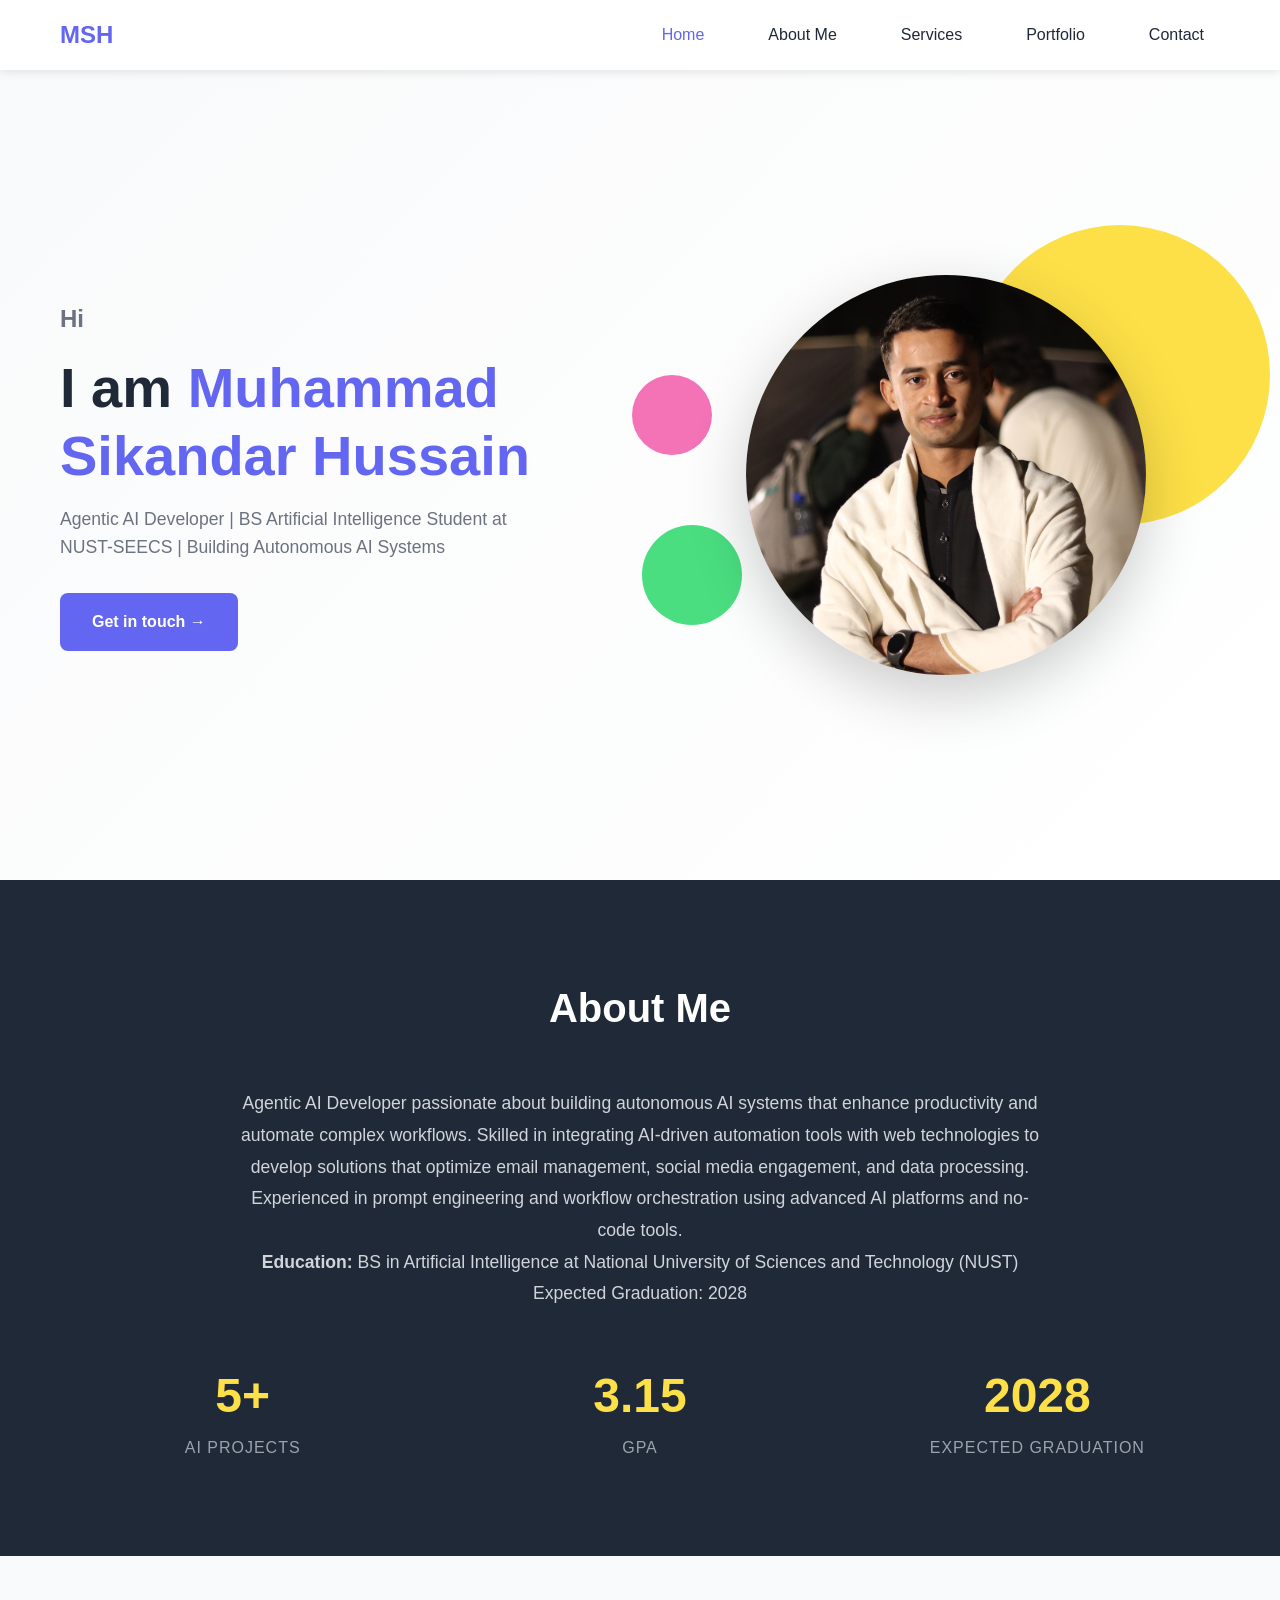
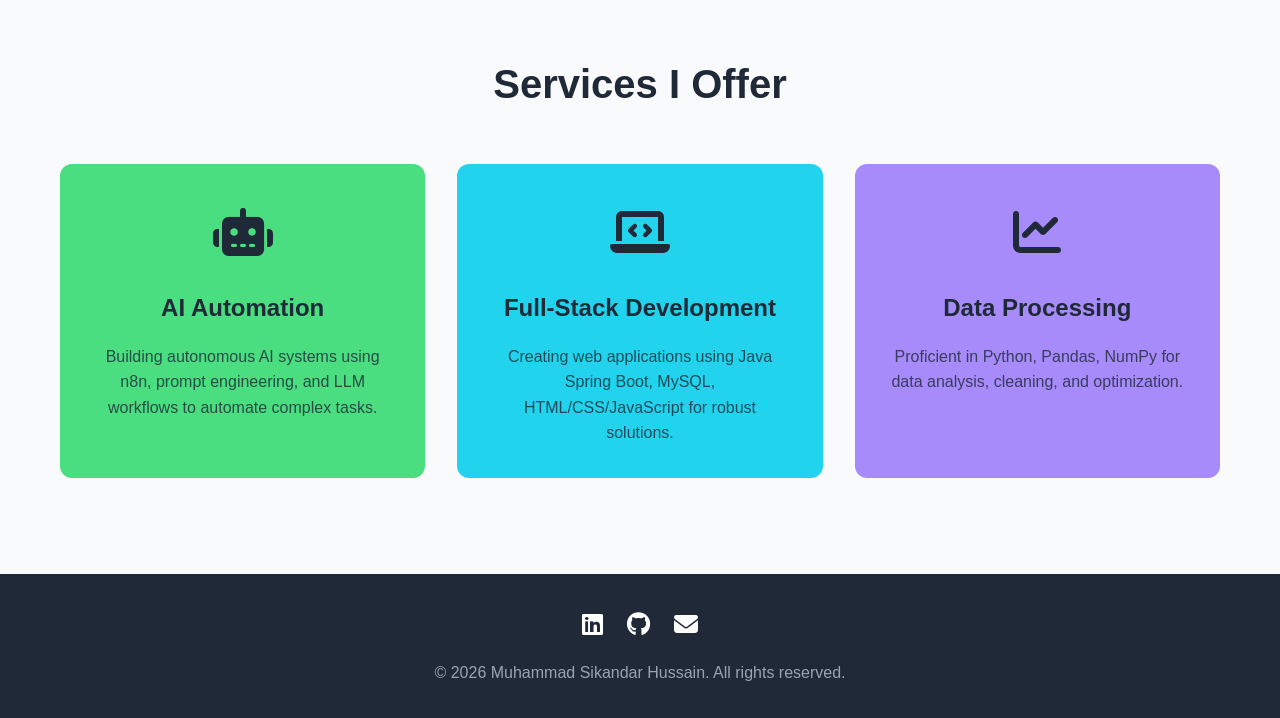
==== index.html @ 5a61de2c "Initialize portfolio website with Lab 3 content" ====
<!DOCTYPE html>
<html lang="en">
<head>
    <meta charset="UTF-8">
    <meta name="viewport" content="width=device-width, initial-scale=1.0">
    <title>Muhammad Sikandar Hussain - Agentic AI Developer</title>
    <link rel="stylesheet" href="style.css">
    <link rel="stylesheet" href="https://cdnjs.cloudflare.com/ajax/libs/font-awesome/6.4.0/css/all.min.css">
</head>
<body>
    <!-- Navigation -->
    <nav>
        <div class="container">
            <a href="index.html" class="logo">MSH</a>
            <ul class="navigation">
                <li class="active"><a href="index.html">Home</a></li>
                <li><a href="about.html">About Me</a></li>
                <li><a href="services.html">Services</a></li>
                <li><a href="projects.html">Portfolio</a></li>
                <li><a href="contact.html">Contact</a></li>
            </ul>
        </div>
    </nav>

    <!-- Hero Section -->
    <section class="hero">
        <div class="container">
            <div class="hero-content">
                <div class="hero-text">
                    <h3>Hi</h3>
                    <h1>I am <span class="name">Muhammad Sikandar Hussain</span></h1>
                    <p>Agentic AI Developer | BS Artificial Intelligence Student at NUST-SEECS | Building Autonomous AI Systems</p>
                    <div class="hero-buttons">
                        <a href="contact.html" class="btn btn-primary">Get in touch →</a>
                    </div>
                </div>
                <div class="hero-image">
                    <div class="shape shape-1"></div>
                    <div class="shape shape-2"></div>
                    <div class="shape shape-3"></div>
                    <img src="IMG-20241215-WA0146.jpg" 
                         alt="Muhammad Sikandar Hussain" class="profile-img">
                </div>
            </div>
        </div>
    </section>

    <!-- About Preview Section -->
    <section class="about-section">
        <div class="container">
            <h2 class="section-title">About Me</h2>
            <div class="about-content">
                <p>Agentic AI Developer passionate about building autonomous AI systems that enhance productivity and automate complex workflows. Skilled in integrating AI-driven automation tools with web technologies to develop solutions that optimize email management, social media engagement, and data processing. Experienced in prompt engineering and workflow orchestration using advanced AI platforms and no-code tools.</p>
                <p><strong>Education:</strong> BS in Artificial Intelligence at National University of Sciences and Technology (NUST) Expected Graduation: 2028</p>
            </div>
            <div class="stats">
                <div class="stat-item">
                    <span class="stat-number">5+</span>
                    <span class="stat-label">AI Projects</span>
                </div>
                <div class="stat-item">
                    <span class="stat-number">3.15</span>
                    <span class="stat-label">GPA</span>
                </div>
                <div class="stat-item">
                    <span class="stat-number">2028</span>
                    <span class="stat-label">Expected Graduation</span>
                </div>
            </div>
        </div>
    </section>

    <!-- Services Preview Section -->
    <section class="services-section">
        <div class="container">
            <h2 class="section-title">Services I Offer</h2>
            <div class="services-grid">
                <div class="service-card green">
                    <div class="service-icon"><i class="fas fa-robot"></i></div>
                    <h3>AI Automation</h3>
                    <p>Building autonomous AI systems using n8n, prompt engineering, and LLM workflows to automate complex tasks.</p>
                </div>
                <div class="service-card cyan">
                    <div class="service-icon"><i class="fas fa-laptop-code"></i></div>
                    <h3>Full-Stack Development</h3>
                    <p>Creating web applications using Java Spring Boot, MySQL, HTML/CSS/JavaScript for robust solutions.</p>
                </div>
                <div class="service-card purple">
                    <div class="service-icon"><i class="fas fa-chart-line"></i></div>
                    <h3>Data Processing</h3>
                    <p>Proficient in Python, Pandas, NumPy for data analysis, cleaning, and optimization.</p>
                </div>
            </div>
        </div>
    </section>

    <!-- Footer -->
    <footer>
        <div class="container">
            <div class="social-links">
                <a href="https://www.linkedin.com/in/muhammad-sikandar-hussain-0840632b0" target="_blank" title="LinkedIn"><i class="fab fa-linkedin"></i></a>
                <a href="https://github.com/SikandarHussain6858" target="_blank" title="GitHub"><i class="fab fa-github"></i></a>
                <a href="mailto:sikandarhussain6858358@gmail.com" title="Email"><i class="fas fa-envelope"></i></a>
            </div>
            <p>&copy; 2026 Muhammad Sikandar Hussain. All rights reserved.</p>
        </div>
    </footer>
</body>
</html>
---- style.css ----
* {
    margin: 0;
    padding: 0;
    box-sizing: border-box;
}

:root {
    --primary-color: #6366f1;
    --secondary-color: #8b5cf6;
    --accent-green: #4ade80;
    --accent-cyan: #22d3ee;
    --accent-purple: #a78bfa;
    --text-dark: #1f2937;
    --text-light: #6b7280;
    --bg-light: #f9fafb;
    --bg-white: #ffffff;
}

body {
    font-family: 'Segoe UI', Tahoma, Geneva, Verdana, sans-serif;
    line-height: 1.6;
    color: var(--text-dark);
    background-color: var(--bg-white);
}

.container {
    max-width: 1200px;
    margin: 0 auto;
    padding: 0 20px;
}

/* Navigation */
nav {
    background-color: var(--bg-white);
    box-shadow: 0 2px 10px rgba(0, 0, 0, 0.1);
    position: sticky;
    top: 0;
    z-index: 1000;
    padding: 1rem 0;
}

nav .container {
    display: flex;
    justify-content: space-between;
    align-items: center;
}

.logo {
    font-size: 1.5rem;
    font-weight: bold;
    color: var(--primary-color);
    text-decoration: none;
}

.navigation {
    display: flex;
    list-style: none;
    gap: 2rem;
}

.navigation a {
    text-decoration: none;
    color: var(--text-dark);
    font-weight: 500;
    transition: color 0.3s;
    padding: 0.5rem 1rem;
}

.navigation a:hover,
.navigation .active a {
    color: var(--primary-color);
}

/* Hero Section */
.hero {
    min-height: 90vh;
    display: flex;
    align-items: center;
    padding: 4rem 0;
    background: linear-gradient(135deg, #f9fafb 0%, #fff 100%);
    position: relative;
    overflow: hidden;
}

.hero-content {
    display: grid;
    grid-template-columns: 1fr 1fr;
    gap: 4rem;
    align-items: center;
}

.hero-text h3 {
    font-size: 1.5rem;
    color: var(--text-light);
    margin-bottom: 1rem;
}

.hero-text h1 {
    font-size: 3.5rem;
    margin-bottom: 1rem;
    line-height: 1.2;
}

.hero-text .name {
    color: var(--primary-color);
}

.hero-text p {
    font-size: 1.1rem;
    color: var(--text-light);
    margin-bottom: 2rem;
    max-width: 500px;
}

.hero-buttons {
    display: flex;
    gap: 1rem;
}

.btn {
    padding: 1rem 2rem;
    border-radius: 8px;
    text-decoration: none;
    font-weight: 600;
    transition: transform 0.3s, box-shadow 0.3s;
    display: inline-block;
}

.btn-primary {
    background-color: var(--primary-color);
    color: white;
}

.btn-primary:hover {
    transform: translateY(-2px);
    box-shadow: 0 10px 20px rgba(99, 102, 241, 0.3);
}

.btn-secondary {
    background-color: white;
    color: var(--text-dark);
    border: 2px solid var(--text-dark);
}

.btn-secondary:hover {
    background-color: var(--text-dark);
    color: white;
    transform: translateY(-2px);
}

.hero-image {
    position: relative;
    display: flex;
    justify-content: center;
    align-items: center;
}

.profile-img {
    width: 400px;
    height: 400px;
    border-radius: 50%;
    object-fit: cover;
    box-shadow: 0 20px 60px rgba(0, 0, 0, 0.2);
    position: relative;
    z-index: 2;
}

.shape {
    position: absolute;
    border-radius: 50%;
    z-index: 1;
}

.shape-1 {
    width: 300px;
    height: 300px;
    background-color: #fde047;
    top: -50px;
    right: -50px;
}

.shape-2 {
    width: 100px;
    height: 100px;
    background-color: var(--accent-green);
    bottom: 50px;
    left: -30px;
}

.shape-3 {
    width: 80px;
    height: 80px;
    background-color: #f472b6;
    top: 100px;
    left: -40px;
}

/* About Section */
.about-section {
    padding: 6rem 0;
    background-color: var(--text-dark);
    color: white;
}

.section-title {
    text-align: center;
    font-size: 2.5rem;
    margin-bottom: 3rem;
}

.about-content {
    text-align: center;
    max-width: 800px;
    margin: 0 auto 3rem;
}

.about-content p {
    font-size: 1.1rem;
    line-height: 1.8;
    color: #d1d5db;
}

.stats {
    display: grid;
    grid-template-columns: repeat(auto-fit, minmax(200px, 1fr));
    gap: 2rem;
    margin-top: 3rem;
}

.stat-item {
    text-align: center;
}

.stat-number {
    font-size: 3rem;
    font-weight: bold;
    color: #fde047;
    display: block;
}

.stat-label {
    font-size: 1rem;
    color: #9ca3af;
    text-transform: uppercase;
    letter-spacing: 1px;
}

/* Services Section */
.services-section {
    padding: 6rem 0;
    background-color: var(--bg-light);
}

.services-grid {
    display: grid;
    grid-template-columns: repeat(auto-fit, minmax(300px, 1fr));
    gap: 2rem;
    margin-top: 3rem;
}

.service-card {
    padding: 2rem;
    border-radius: 12px;
    transition: transform 0.3s, box-shadow 0.3s;
    text-align: center;
}

.service-card:hover {
    transform: translateY(-10px);
    box-shadow: 0 20px 40px rgba(0, 0, 0, 0.1);
}

.service-card.green {
    background-color: var(--accent-green);
}

.service-card.cyan {
    background-color: var(--accent-cyan);
}

.service-card.purple {
    background-color: var(--accent-purple);
}

.service-icon {
    font-size: 3rem;
    margin-bottom: 1rem;
}

.service-card h3 {
    font-size: 1.5rem;
    margin-bottom: 1rem;
    color: var(--text-dark);
}

.service-card p {
    color: var(--text-dark);
    opacity: 0.8;
}

/* Projects Section */
.projects-section {
    padding: 6rem 0;
}

.projects-grid {
    display: grid;
    grid-template-columns: repeat(auto-fit, minmax(350px, 1fr));
    gap: 2rem;
    margin-top: 3rem;
}

.project-card {
    background-color: white;
    border-radius: 12px;
    overflow: hidden;
    box-shadow: 0 5px 15px rgba(0, 0, 0, 0.1);
    transition: transform 0.3s, box-shadow 0.3s;
}

.project-card:hover {
    transform: translateY(-5px);
    box-shadow: 0 15px 30px rgba(0, 0, 0, 0.15);
}

.project-image {
    width: 100%;
    height: 250px;
    object-fit: cover;
}

.project-info {
    padding: 1.5rem;
}

.project-info h3 {
    font-size: 1.5rem;
    margin-bottom: 0.5rem;
}

.project-info p {
    color: var(--text-light);
    margin-bottom: 1rem;
}

.project-tags {
    display: flex;
    flex-wrap: wrap;
    gap: 0.5rem;
}

.tag {
    padding: 0.3rem 0.8rem;
    background-color: var(--bg-light);
    border-radius: 20px;
    font-size: 0.85rem;
    color: var(--text-dark);
}

/* Contact Section */
.contact-section {
    padding: 6rem 0;
    background-color: var(--bg-light);
}

.contact-content {
    max-width: 600px;
    margin: 0 auto;
}

.contact-form {
    background-color: white;
    padding: 2rem;
    border-radius: 12px;
    box-shadow: 0 5px 15px rgba(0, 0, 0, 0.1);
}

.form-group {
    margin-bottom: 1.5rem;
}

.form-group label {
    display: block;
    margin-bottom: 0.5rem;
    font-weight: 600;
    color: var(--text-dark);
}

.form-group input,
.form-group textarea {
    width: 100%;
    padding: 0.8rem;
    border: 2px solid #e5e7eb;
    border-radius: 8px;
    font-family: inherit;
    font-size: 1rem;
    transition: border-color 0.3s;
}

.form-group input:focus,
.form-group textarea:focus {
    outline: none;
    border-color: var(--primary-color);
}

.form-group textarea {
    resize: vertical;
    min-height: 120px;
}

.contact-info {
    margin-top: 2rem;
    text-align: center;
}

.contact-item {
    margin-bottom: 1rem;
}

.contact-item i {
    color: var(--primary-color);
    margin-right: 0.5rem;
}

/* Footer */
footer {
    background-color: var(--text-dark);
    color: white;
    padding: 2rem 0;
    text-align: center;
}

.social-links {
    display: flex;
    justify-content: center;
    gap: 1.5rem;
    margin-bottom: 1rem;
}

.social-links a {
    color: white;
    font-size: 1.5rem;
    transition: color 0.3s;
}

.social-links a:hover {
    color: var(--primary-color);
}

footer p {
    color: #9ca3af;
}

/* Responsive */
@media (max-width: 768px) {
    .hero-content {
        grid-template-columns: 1fr;
        text-align: center;
    }

    .hero-text h1 {
        font-size: 2.5rem;
    }

    .hero-image {
        order: -1;
    }

    .profile-img {
        width: 300px;
        height: 300px;
    }

    .navigation {
        gap: 1rem;
    }

    .stats {
        grid-template-columns: 1fr;
    }

    .services-grid,
    .projects-grid {
        grid-template-columns: 1fr;
    }
}
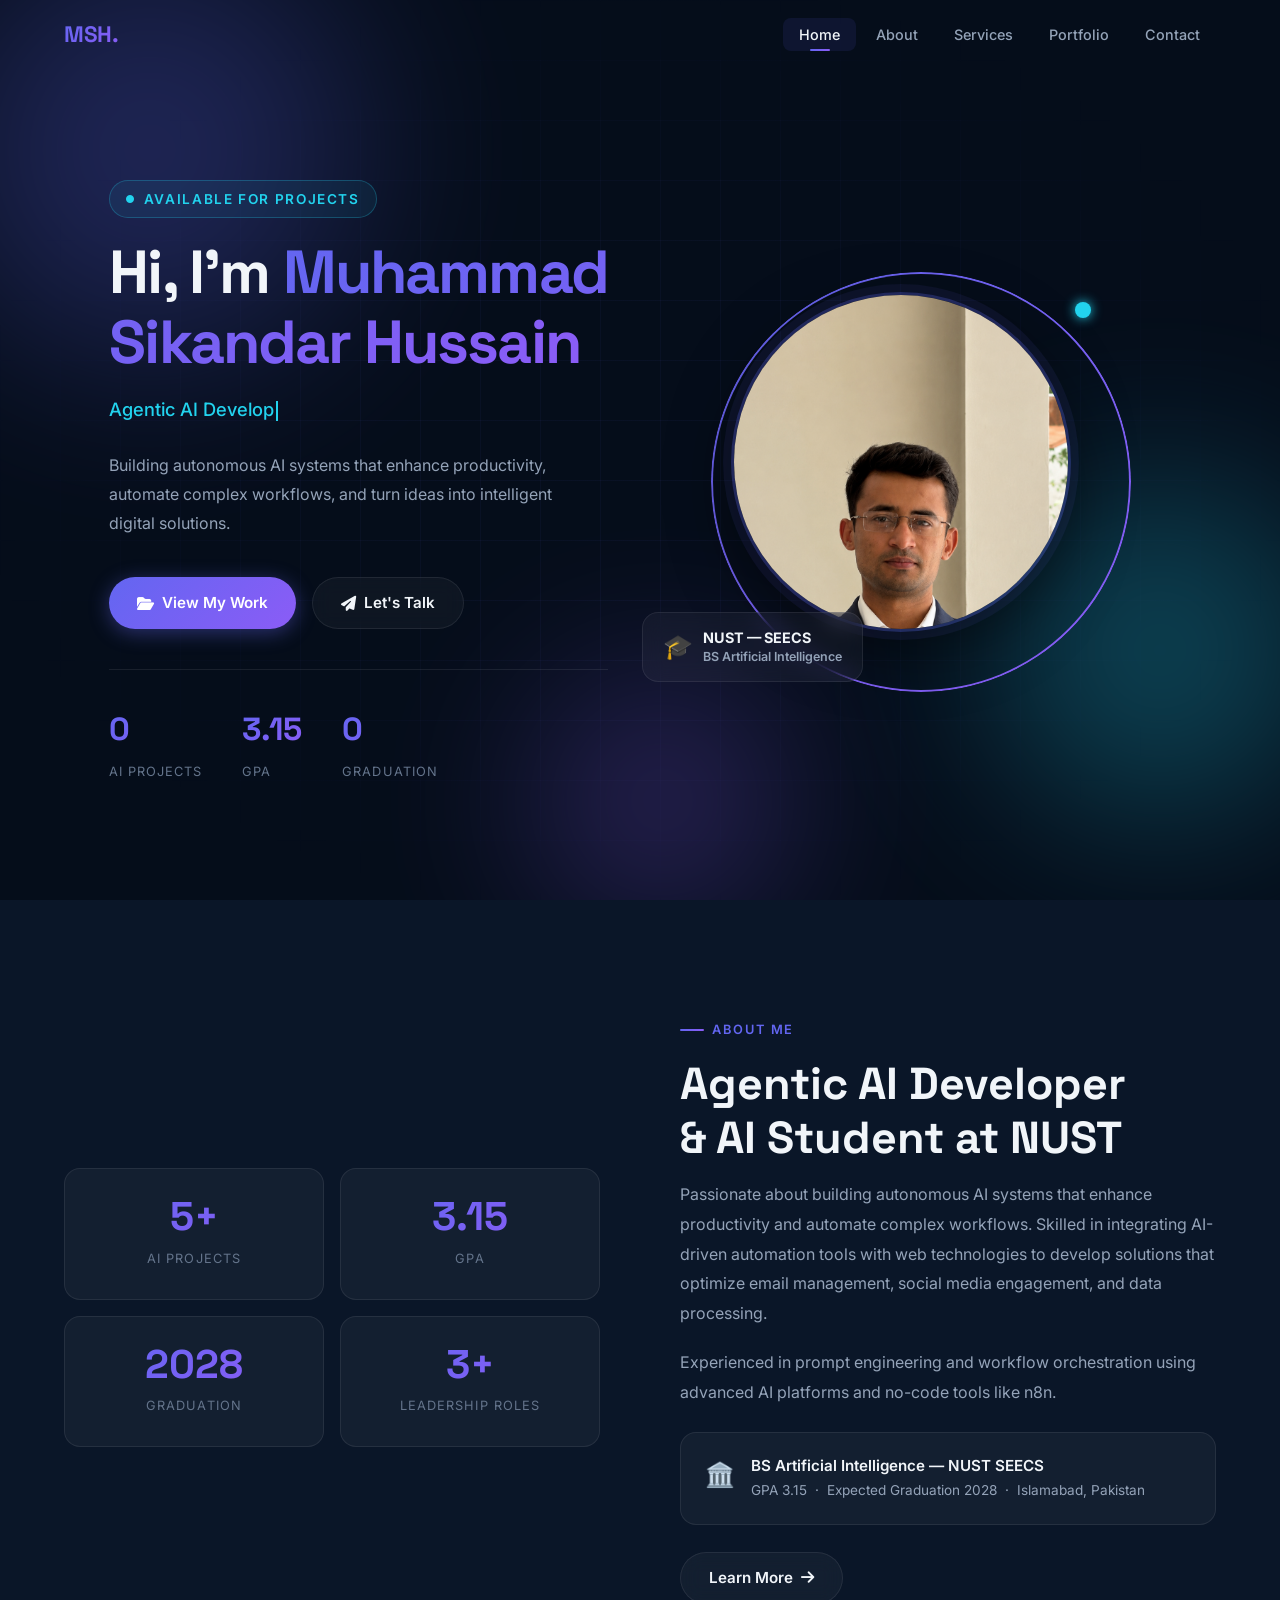
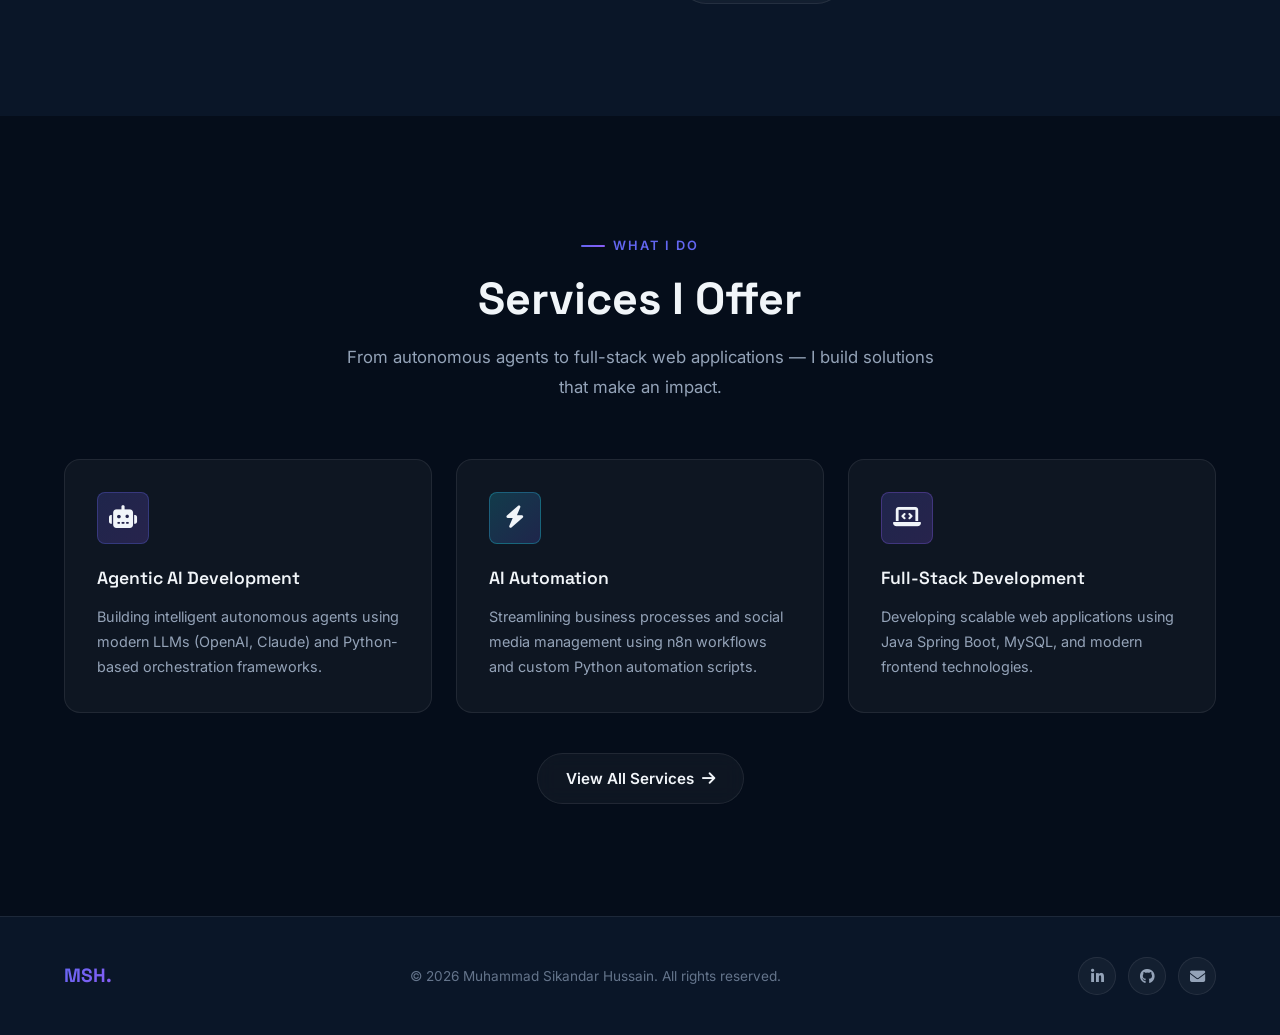
==== commit d54e8508: "updated my porfolio website" ====
--- a/index.html
+++ b/index.html
@@ -1,109 +1,268 @@
 <!DOCTYPE html>
 <html lang="en">
+
 <head>
     <meta charset="UTF-8">
     <meta name="viewport" content="width=device-width, initial-scale=1.0">
-    <title>Muhammad Sikandar Hussain - Agentic AI Developer</title>
+    <meta name="description"
+        content="Muhammad Sikandar Hussain — Agentic AI Developer and BS Artificial Intelligence student at NUST-SEECS. Building autonomous AI systems and web applications.">
+    <title>Muhammad Sikandar Hussain — Agentic AI Developer</title>
     <link rel="stylesheet" href="style.css">
     <link rel="stylesheet" href="https://cdnjs.cloudflare.com/ajax/libs/font-awesome/6.4.0/css/all.min.css">
 </head>
+
 <body>
-    <!-- Navigation -->
-    <nav>
-        <div class="container">
-            <a href="index.html" class="logo">MSH</a>
-            <ul class="navigation">
+
+    <!-- ======= NAVIGATION ======= -->
+    <nav id="navbar">
+        <div class="container">
+            <a href="index.html" class="logo">MSH<span style="color:var(--accent-cyan)">.</span></a>
+            <ul class="navigation" id="nav-menu">
                 <li class="active"><a href="index.html">Home</a></li>
-                <li><a href="about.html">About Me</a></li>
+                <li><a href="about.html">About</a></li>
                 <li><a href="services.html">Services</a></li>
                 <li><a href="projects.html">Portfolio</a></li>
                 <li><a href="contact.html">Contact</a></li>
             </ul>
+            <button class="hamburger" id="hamburger" aria-label="Toggle menu">
+                <span></span><span></span><span></span>
+            </button>
         </div>
     </nav>
 
-    <!-- Hero Section -->
+    <!-- ======= HERO ======= -->
     <section class="hero">
+        <div class="hero-bg">
+            <div class="orb orb-1"></div>
+            <div class="orb orb-2"></div>
+            <div class="orb orb-3"></div>
+        </div>
         <div class="container">
             <div class="hero-content">
-                <div class="hero-text">
-                    <h3>Hi</h3>
-                    <h1>I am <span class="name">Muhammad Sikandar Hussain</span></h1>
-                    <p>Agentic AI Developer | BS Artificial Intelligence Student at NUST-SEECS | Building Autonomous AI Systems</p>
+
+                <!-- Text -->
+                <div class="hero-text reveal">
+                    <span class="greeting">
+                        <i class="fas fa-circle"
+                            style="font-size:0.5rem; animation: blink 1.5s ease-in-out infinite;"></i>
+                        Available for projects
+                    </span>
+                    <h1>Hi, I'm <span class="name">Muhammad<br>Sikandar Hussain</span></h1>
+                    <div class="hero-typing-wrapper">
+                        <span id="typed-text" class="typed-text"></span><span class="cursor"></span>
+                    </div>
+                    <p class="hero-desc">
+                        Building autonomous AI systems that enhance productivity, automate complex workflows, and turn
+                        ideas into intelligent digital solutions.
+                    </p>
                     <div class="hero-buttons">
-                        <a href="contact.html" class="btn btn-primary">Get in touch →</a>
-                    </div>
-                </div>
-                <div class="hero-image">
-                    <div class="shape shape-1"></div>
-                    <div class="shape shape-2"></div>
-                    <div class="shape shape-3"></div>
-                    <img src="IMG-20241215-WA0146.jpg" 
-                         alt="Muhammad Sikandar Hussain" class="profile-img">
-                </div>
+                        <a href="projects.html" id="hero-portfolio-btn" class="btn btn-primary">
+                            <i class="fas fa-folder-open"></i> View My Work
+                        </a>
+                        <a href="contact.html" id="hero-contact-btn" class="btn btn-ghost">
+                            <i class="fas fa-paper-plane"></i> Let's Talk
+                        </a>
+                    </div>
+
+                    <!-- Stats -->
+                    <div class="hero-stats">
+                        <div class="hero-stat-item">
+                            <span class="stat-number" data-target="5">0</span>
+                            <span class="stat-label">AI Projects</span>
+                        </div>
+                        <div class="hero-stat-item">
+                            <span class="stat-number" data-target="315" data-suffix="">3.15</span>
+                            <span class="stat-label">GPA</span>
+                        </div>
+                        <div class="hero-stat-item">
+                            <span class="stat-number" data-target="2028">0</span>
+                            <span class="stat-label">Graduation</span>
+                        </div>
+                    </div>
+                </div>
+
+                <!-- Image -->
+                <div class="hero-image reveal reveal-delay-2">
+                    <div class="profile-frame">
+                        <div class="profile-ring"></div>
+                        <div class="profile-dot"></div>
+                        <img src="ChatGPT Image Jun 29, 2026, 01_24_03 PM.png" alt="Muhammad Sikandar Hussain"
+                            class="profile-img">
+                    </div>
+                    <div class="hero-badge">
+                        <span class="badge-icon">🎓</span>
+                        <div class="badge-text">
+                            <strong>NUST — SEECS</strong>
+                            BS Artificial Intelligence
+                        </div>
+                    </div>
+                </div>
+
             </div>
         </div>
     </section>
 
-    <!-- About Preview Section -->
-    <section class="about-section">
-        <div class="container">
-            <h2 class="section-title">About Me</h2>
-            <div class="about-content">
-                <p>Agentic AI Developer passionate about building autonomous AI systems that enhance productivity and automate complex workflows. Skilled in integrating AI-driven automation tools with web technologies to develop solutions that optimize email management, social media engagement, and data processing. Experienced in prompt engineering and workflow orchestration using advanced AI platforms and no-code tools.</p>
-                <p><strong>Education:</strong> BS in Artificial Intelligence at National University of Sciences and Technology (NUST) Expected Graduation: 2028</p>
-            </div>
-            <div class="stats">
-                <div class="stat-item">
-                    <span class="stat-number">5+</span>
-                    <span class="stat-label">AI Projects</span>
-                </div>
-                <div class="stat-item">
-                    <span class="stat-number">3.15</span>
-                    <span class="stat-label">GPA</span>
-                </div>
-                <div class="stat-item">
-                    <span class="stat-number">2028</span>
-                    <span class="stat-label">Expected Graduation</span>
-                </div>
+    <!-- ======= ABOUT PREVIEW ======= -->
+    <section class="about-preview">
+        <div class="container">
+            <div class="about-preview-grid">
+
+                <!-- Stats -->
+                <div class="stats-grid reveal">
+                    <div class="stat-card">
+                        <span class="stat-number">5+</span>
+                        <span class="stat-label">AI Projects</span>
+                    </div>
+                    <div class="stat-card">
+                        <span class="stat-number">3.15</span>
+                        <span class="stat-label">GPA</span>
+                    </div>
+                    <div class="stat-card">
+                        <span class="stat-number">2028</span>
+                        <span class="stat-label">Graduation</span>
+                    </div>
+                    <div class="stat-card">
+                        <span class="stat-number">3+</span>
+                        <span class="stat-label">Leadership Roles</span>
+                    </div>
+                </div>
+
+                <!-- Text -->
+                <div class="about-preview-text reveal reveal-delay-2">
+                    <span class="section-label">About Me</span>
+                    <h2 class="section-title">Agentic AI Developer<br>& AI Student at NUST</h2>
+                    <p>Passionate about building autonomous AI systems that enhance productivity and automate complex
+                        workflows. Skilled in integrating AI-driven automation tools with web technologies to develop
+                        solutions that optimize email management, social media engagement, and data processing.</p>
+                    <p>Experienced in prompt engineering and workflow orchestration using advanced AI platforms and
+                        no-code tools like n8n.</p>
+
+                    <div class="education-card">
+                        <span class="edu-icon">🏛️</span>
+                        <div class="edu-info">
+                            <h4>BS Artificial Intelligence — NUST SEECS</h4>
+                            <p>GPA 3.15 &nbsp;·&nbsp; Expected Graduation 2028 &nbsp;·&nbsp; Islamabad, Pakistan</p>
+                        </div>
+                    </div>
+
+                    <br>
+                    <a href="about.html" class="btn btn-ghost" id="about-learn-more-btn">
+                        Learn More <i class="fas fa-arrow-right"></i>
+                    </a>
+                </div>
+
             </div>
         </div>
     </section>
 
-    <!-- Services Preview Section -->
+    <!-- ======= SERVICES PREVIEW ======= -->
     <section class="services-section">
         <div class="container">
-            <h2 class="section-title">Services I Offer</h2>
+            <div class="section-inner reveal" style="text-align:center">
+                <span class="section-label" style="justify-content:center">What I Do</span>
+                <h2 class="section-title">Services I Offer</h2>
+                <p class="section-subtitle">From autonomous agents to full-stack web applications — I build solutions
+                    that make an impact.</p>
+            </div>
+
             <div class="services-grid">
-                <div class="service-card green">
-                    <div class="service-icon"><i class="fas fa-robot"></i></div>
+                <div class="service-card indigo reveal reveal-delay-1">
+                    <div class="service-icon-wrap"><i class="fas fa-robot"></i></div>
+                    <h3>Agentic AI Development</h3>
+                    <p>Building intelligent autonomous agents using modern LLMs (OpenAI, Claude) and Python-based
+                        orchestration frameworks.</p>
+                </div>
+
+                <div class="service-card cyan reveal reveal-delay-2">
+                    <div class="service-icon-wrap"><i class="fas fa-bolt"></i></div>
                     <h3>AI Automation</h3>
-                    <p>Building autonomous AI systems using n8n, prompt engineering, and LLM workflows to automate complex tasks.</p>
-                </div>
-                <div class="service-card cyan">
-                    <div class="service-icon"><i class="fas fa-laptop-code"></i></div>
+                    <p>Streamlining business processes and social media management using n8n workflows and custom Python
+                        automation scripts.</p>
+                </div>
+
+                <div class="service-card violet reveal reveal-delay-3">
+                    <div class="service-icon-wrap"><i class="fas fa-laptop-code"></i></div>
                     <h3>Full-Stack Development</h3>
-                    <p>Creating web applications using Java Spring Boot, MySQL, HTML/CSS/JavaScript for robust solutions.</p>
-                </div>
-                <div class="service-card purple">
-                    <div class="service-icon"><i class="fas fa-chart-line"></i></div>
-                    <h3>Data Processing</h3>
-                    <p>Proficient in Python, Pandas, NumPy for data analysis, cleaning, and optimization.</p>
-                </div>
+                    <p>Developing scalable web applications using Java Spring Boot, MySQL, and modern frontend
+                        technologies.</p>
+                </div>
+            </div>
+
+            <div style="text-align:center; margin-top:2.5rem;" class="reveal">
+                <a href="services.html" id="view-all-services-btn" class="btn btn-ghost">
+                    View All Services <i class="fas fa-arrow-right"></i>
+                </a>
             </div>
         </div>
     </section>
 
-    <!-- Footer -->
+    <!-- ======= FOOTER ======= -->
     <footer>
         <div class="container">
-            <div class="social-links">
-                <a href="https://www.linkedin.com/in/muhammad-sikandar-hussain-0840632b0" target="_blank" title="LinkedIn"><i class="fab fa-linkedin"></i></a>
-                <a href="https://github.com/SikandarHussain6858" target="_blank" title="GitHub"><i class="fab fa-github"></i></a>
-                <a href="mailto:sikandarhussain6858358@gmail.com" title="Email"><i class="fas fa-envelope"></i></a>
-            </div>
-            <p>&copy; 2026 Muhammad Sikandar Hussain. All rights reserved.</p>
+            <div class="footer-inner">
+                <a href="index.html" class="footer-logo">MSH<span style="color:var(--accent-cyan)">.</span></a>
+                <p class="footer-copy">&copy; 2026 Muhammad Sikandar Hussain. All rights reserved.</p>
+                <div class="social-links">
+                    <a href="https://www.linkedin.com/in/muhammad-sikandar-hussain-0840632b0" target="_blank"
+                        title="LinkedIn" id="footer-linkedin">
+                        <i class="fab fa-linkedin-in"></i>
+                    </a>
+                    <a href="https://github.com/SikandarHussain6858" target="_blank" title="GitHub" id="footer-github">
+                        <i class="fab fa-github"></i>
+                    </a>
+                    <a href="mailto:sikandarhussain6858358@gmail.com" title="Email" id="footer-email">
+                        <i class="fas fa-envelope"></i>
+                    </a>
+                </div>
+            </div>
         </div>
     </footer>
+
+    <script>
+        // ── Navbar scroll effect ──
+        const navbar = document.getElementById('navbar');
+        window.addEventListener('scroll', () => {
+            navbar.classList.toggle('scrolled', window.scrollY > 20);
+        });
+
+        // ── Hamburger menu ──
+        const hamburger = document.getElementById('hamburger');
+        const navMenu = document.getElementById('nav-menu');
+        hamburger.addEventListener('click', () => {
+            hamburger.classList.toggle('open');
+            navMenu.classList.toggle('open');
+        });
+        navMenu.querySelectorAll('a').forEach(link => {
+            link.addEventListener('click', () => {
+                hamburger.classList.remove('open');
+                navMenu.classList.remove('open');
+            });
+        });
+
+        // ── Scroll Reveal ──
+        const revealEls = document.querySelectorAll('.reveal');
+        const revealObserver = new IntersectionObserver((entries) => {
+            entries.forEach(e => {
+                if (e.isIntersecting) { e.target.classList.add('visible'); revealObserver.unobserve(e.target); }
+            });
+        }, { threshold: 0.12 });
+        revealEls.forEach(el => revealObserver.observe(el));
+
+        // ── Typing animation ──
+        const phrases = ['Agentic AI Developer', 'BS AI Student @ NUST', 'Automation Engineer', 'Full-Stack Builder'];
+        let pi = 0, ci = 0, deleting = false;
+        const typedEl = document.getElementById('typed-text');
+        function type() {
+            const phrase = phrases[pi];
+            typedEl.textContent = deleting ? phrase.substring(0, ci--) : phrase.substring(0, ci++);
+            let delay = deleting ? 60 : 110;
+            if (!deleting && ci > phrase.length) { delay = 1800; deleting = true; }
+            if (deleting && ci < 0) { deleting = false; pi = (pi + 1) % phrases.length; ci = 0; delay = 400; }
+            setTimeout(type, delay);
+        }
+        type();
+    </script>
+
 </body>
-</html>
+
+</html>
--- a/style.css
+++ b/style.css
@@ -1,486 +1,1607 @@
-* {
-    margin: 0;
-    padding: 0;
-    box-sizing: border-box;
-}
-
+/* ================================================================
+   SIKANDAR HUSSAIN — MODERN PORTFOLIO STYLESHEET
+   Dark Theme | Glassmorphism | Micro-animations
+   ================================================================ */
+
+@import url('https://fonts.googleapis.com/css2?family=Inter:wght@300;400;500;600;700;800&family=Space+Grotesk:wght@400;500;600;700&display=swap');
+
+/* ================================================================
+   CSS CUSTOM PROPERTIES
+   ================================================================ */
 :root {
-    --primary-color: #6366f1;
-    --secondary-color: #8b5cf6;
-    --accent-green: #4ade80;
-    --accent-cyan: #22d3ee;
-    --accent-purple: #a78bfa;
-    --text-dark: #1f2937;
-    --text-light: #6b7280;
-    --bg-light: #f9fafb;
-    --bg-white: #ffffff;
+  /* Colors */
+  --bg-primary:    #050d1a;
+  --bg-secondary:  #0a1628;
+  --bg-card:       rgba(255, 255, 255, 0.04);
+  --bg-card-hover: rgba(255, 255, 255, 0.07);
+
+  --accent-indigo: #6366f1;
+  --accent-violet: #8b5cf6;
+  --accent-cyan:   #22d3ee;
+  --accent-green:  #34d399;
+  --accent-pink:   #f472b6;
+
+  --grad-primary:  linear-gradient(135deg, #6366f1, #8b5cf6);
+  --grad-cyan:     linear-gradient(135deg, #22d3ee, #6366f1);
+  --grad-green:    linear-gradient(135deg, #34d399, #22d3ee);
+  --grad-pink:     linear-gradient(135deg, #f472b6, #8b5cf6);
+
+  --text-primary:  #f1f5f9;
+  --text-secondary:#94a3b8;
+  --text-muted:    #64748b;
+
+  --border-glass:  rgba(255, 255, 255, 0.08);
+  --border-glow:   rgba(99, 102, 241, 0.4);
+
+  /* Shadows */
+  --shadow-sm:   0 4px 16px rgba(0,0,0,0.3);
+  --shadow-md:   0 8px 32px rgba(0,0,0,0.4);
+  --shadow-lg:   0 20px 60px rgba(0,0,0,0.5);
+  --glow-indigo: 0 0 40px rgba(99, 102, 241, 0.3);
+  --glow-cyan:   0 0 40px rgba(34, 211, 238, 0.25);
+
+  /* Typography */
+  --font-body:    'Inter', sans-serif;
+  --font-heading: 'Space Grotesk', sans-serif;
+
+  /* Spacing */
+  --section-py: 7rem;
+
+  /* Radius */
+  --radius-sm:  8px;
+  --radius-md:  16px;
+  --radius-lg:  24px;
+  --radius-xl:  32px;
+
+  /* Transitions */
+  --ease-smooth: cubic-bezier(0.4, 0, 0.2, 1);
+}
+
+/* ================================================================
+   RESET & BASE
+   ================================================================ */
+*, *::before, *::after {
+  margin: 0;
+  padding: 0;
+  box-sizing: border-box;
+}
+
+html {
+  scroll-behavior: smooth;
 }
 
 body {
-    font-family: 'Segoe UI', Tahoma, Geneva, Verdana, sans-serif;
-    line-height: 1.6;
-    color: var(--text-dark);
-    background-color: var(--bg-white);
+  font-family: var(--font-body);
+  background-color: var(--bg-primary);
+  color: var(--text-primary);
+  line-height: 1.7;
+  overflow-x: hidden;
 }
 
 .container {
-    max-width: 1200px;
-    margin: 0 auto;
-    padding: 0 20px;
-}
-
-/* Navigation */
+  max-width: 1200px;
+  margin: 0 auto;
+  padding: 0 24px;
+}
+
+img { display: block; max-width: 100%; }
+a { text-decoration: none; }
+ul { list-style: none; }
+
+/* ================================================================
+   SCROLLBAR
+   ================================================================ */
+::-webkit-scrollbar { width: 6px; }
+::-webkit-scrollbar-track { background: var(--bg-primary); }
+::-webkit-scrollbar-thumb { background: var(--accent-indigo); border-radius: 3px; }
+
+/* ================================================================
+   TYPOGRAPHY UTILITIES
+   ================================================================ */
+.gradient-text {
+  background: var(--grad-primary);
+  -webkit-background-clip: text;
+  -webkit-text-fill-color: transparent;
+  background-clip: text;
+}
+
+.section-label {
+  display: inline-flex;
+  align-items: center;
+  gap: 8px;
+  font-size: 0.8rem;
+  font-weight: 600;
+  letter-spacing: 0.15em;
+  text-transform: uppercase;
+  color: var(--accent-indigo);
+  margin-bottom: 1rem;
+}
+
+.section-label::before {
+  content: '';
+  display: block;
+  width: 24px;
+  height: 2px;
+  background: var(--grad-primary);
+  border-radius: 2px;
+}
+
+.section-title {
+  font-family: var(--font-heading);
+  font-size: clamp(2rem, 4vw, 2.8rem);
+  font-weight: 700;
+  line-height: 1.2;
+  color: var(--text-primary);
+  margin-bottom: 1rem;
+}
+
+.section-subtitle {
+  font-size: 1.05rem;
+  color: var(--text-secondary);
+  max-width: 600px;
+  margin: 0 auto;
+  line-height: 1.8;
+}
+
+/* ================================================================
+   NAVIGATION
+   ================================================================ */
 nav {
-    background-color: var(--bg-white);
-    box-shadow: 0 2px 10px rgba(0, 0, 0, 0.1);
-    position: sticky;
-    top: 0;
-    z-index: 1000;
-    padding: 1rem 0;
+  position: fixed;
+  top: 0;
+  left: 0;
+  right: 0;
+  z-index: 1000;
+  padding: 1rem 0;
+  transition: background 0.4s var(--ease-smooth), backdrop-filter 0.4s, box-shadow 0.4s;
+}
+
+nav.scrolled {
+  background: rgba(5, 13, 26, 0.85);
+  backdrop-filter: blur(20px);
+  -webkit-backdrop-filter: blur(20px);
+  box-shadow: 0 1px 0 var(--border-glass), var(--shadow-sm);
 }
 
 nav .container {
-    display: flex;
-    justify-content: space-between;
-    align-items: center;
+  display: flex;
+  align-items: center;
+  justify-content: space-between;
 }
 
 .logo {
-    font-size: 1.5rem;
-    font-weight: bold;
-    color: var(--primary-color);
-    text-decoration: none;
+  font-family: var(--font-heading);
+  font-size: 1.4rem;
+  font-weight: 700;
+  background: var(--grad-primary);
+  -webkit-background-clip: text;
+  -webkit-text-fill-color: transparent;
+  background-clip: text;
+  letter-spacing: -0.02em;
 }
 
 .navigation {
-    display: flex;
-    list-style: none;
-    gap: 2rem;
+  display: flex;
+  align-items: center;
+  gap: 0.25rem;
 }
 
 .navigation a {
-    text-decoration: none;
-    color: var(--text-dark);
-    font-weight: 500;
-    transition: color 0.3s;
-    padding: 0.5rem 1rem;
+  position: relative;
+  padding: 0.5rem 1rem;
+  font-size: 0.9rem;
+  font-weight: 500;
+  color: var(--text-secondary);
+  border-radius: var(--radius-sm);
+  transition: color 0.3s, background 0.3s;
+}
+
+.navigation a::after {
+  content: '';
+  position: absolute;
+  bottom: 0;
+  left: 50%;
+  transform: translateX(-50%) scaleX(0);
+  width: 20px;
+  height: 2px;
+  background: var(--grad-primary);
+  border-radius: 2px;
+  transition: transform 0.3s var(--ease-smooth);
 }
 
 .navigation a:hover,
 .navigation .active a {
-    color: var(--primary-color);
-}
-
-/* Hero Section */
+  color: var(--text-primary);
+  background: rgba(99, 102, 241, 0.1);
+}
+
+.navigation .active a::after,
+.navigation a:hover::after {
+  transform: translateX(-50%) scaleX(1);
+}
+
+/* Hamburger */
+.hamburger {
+  display: none;
+  flex-direction: column;
+  gap: 5px;
+  cursor: pointer;
+  padding: 4px;
+  border: none;
+  background: transparent;
+}
+
+.hamburger span {
+  display: block;
+  width: 24px;
+  height: 2px;
+  background: var(--text-primary);
+  border-radius: 2px;
+  transition: transform 0.3s, opacity 0.3s;
+}
+
+.hamburger.open span:nth-child(1) { transform: translateY(7px) rotate(45deg); }
+.hamburger.open span:nth-child(2) { opacity: 0; }
+.hamburger.open span:nth-child(3) { transform: translateY(-7px) rotate(-45deg); }
+
+/* ================================================================
+   BUTTONS
+   ================================================================ */
+.btn {
+  display: inline-flex;
+  align-items: center;
+  gap: 8px;
+  padding: 0.75rem 1.75rem;
+  font-family: var(--font-body);
+  font-size: 0.95rem;
+  font-weight: 600;
+  border-radius: 50px;
+  border: none;
+  cursor: pointer;
+  transition: transform 0.3s var(--ease-smooth), box-shadow 0.3s;
+  text-decoration: none;
+}
+
+.btn-primary {
+  background: var(--grad-primary);
+  color: #fff;
+  box-shadow: 0 4px 20px rgba(99, 102, 241, 0.4);
+}
+
+.btn-primary:hover {
+  transform: translateY(-3px);
+  box-shadow: 0 8px 32px rgba(99, 102, 241, 0.55);
+}
+
+.btn-ghost {
+  background: var(--bg-card);
+  color: var(--text-primary);
+  border: 1px solid var(--border-glass);
+  backdrop-filter: blur(10px);
+}
+
+.btn-ghost:hover {
+  background: var(--bg-card-hover);
+  border-color: rgba(99, 102, 241, 0.3);
+  transform: translateY(-2px);
+}
+
+/* ================================================================
+   GLASS CARD BASE
+   ================================================================ */
+.glass-card {
+  background: var(--bg-card);
+  backdrop-filter: blur(16px);
+  -webkit-backdrop-filter: blur(16px);
+  border: 1px solid var(--border-glass);
+  border-radius: var(--radius-md);
+  transition: background 0.3s, border-color 0.3s, transform 0.3s var(--ease-smooth), box-shadow 0.3s;
+}
+
+.glass-card:hover {
+  background: var(--bg-card-hover);
+  border-color: rgba(99, 102, 241, 0.25);
+  transform: translateY(-6px);
+  box-shadow: var(--shadow-md), var(--glow-indigo);
+}
+
+/* ================================================================
+   SCROLL REVEAL ANIMATION
+   ================================================================ */
+.reveal {
+  opacity: 0;
+  transform: translateY(30px);
+  transition: opacity 0.7s var(--ease-smooth), transform 0.7s var(--ease-smooth);
+}
+
+.reveal.visible {
+  opacity: 1;
+  transform: translateY(0);
+}
+
+.reveal-delay-1 { transition-delay: 0.1s; }
+.reveal-delay-2 { transition-delay: 0.2s; }
+.reveal-delay-3 { transition-delay: 0.3s; }
+.reveal-delay-4 { transition-delay: 0.4s; }
+
+/* ================================================================
+   HERO SECTION
+   ================================================================ */
 .hero {
-    min-height: 90vh;
-    display: flex;
-    align-items: center;
-    padding: 4rem 0;
-    background: linear-gradient(135deg, #f9fafb 0%, #fff 100%);
-    position: relative;
-    overflow: hidden;
+  position: relative;
+  min-height: 100vh;
+  display: flex;
+  align-items: center;
+  padding: 8rem 0 4rem;
+  overflow: hidden;
+}
+
+/* Animated background orbs */
+.hero-bg {
+  position: absolute;
+  inset: 0;
+  z-index: 0;
+  pointer-events: none;
+}
+
+.orb {
+  position: absolute;
+  border-radius: 50%;
+  filter: blur(80px);
+  opacity: 0.35;
+  animation: orbFloat 8s ease-in-out infinite alternate;
+}
+
+.orb-1 {
+  width: 500px; height: 500px;
+  background: radial-gradient(circle, #6366f1, transparent);
+  top: -100px; left: -100px;
+  animation-duration: 10s;
+}
+
+.orb-2 {
+  width: 400px; height: 400px;
+  background: radial-gradient(circle, #22d3ee, transparent);
+  top: 50%; right: -80px;
+  animation-duration: 8s;
+  animation-delay: -3s;
+}
+
+.orb-3 {
+  width: 300px; height: 300px;
+  background: radial-gradient(circle, #8b5cf6, transparent);
+  bottom: -50px; left: 40%;
+  animation-duration: 12s;
+  animation-delay: -6s;
+}
+
+@keyframes orbFloat {
+  0%   { transform: translate(0, 0) scale(1); }
+  100% { transform: translate(30px, -40px) scale(1.08); }
+}
+
+/* Grid overlay */
+.hero-bg::after {
+  content: '';
+  position: absolute;
+  inset: 0;
+  background-image:
+    linear-gradient(rgba(99, 102, 241, 0.05) 1px, transparent 1px),
+    linear-gradient(90deg, rgba(99, 102, 241, 0.05) 1px, transparent 1px);
+  background-size: 60px 60px;
+  mask-image: radial-gradient(ellipse at center, black 30%, transparent 75%);
+}
+
+.hero .container {
+  position: relative;
+  z-index: 1;
 }
 
 .hero-content {
-    display: grid;
-    grid-template-columns: 1fr 1fr;
-    gap: 4rem;
-    align-items: center;
-}
-
-.hero-text h3 {
-    font-size: 1.5rem;
-    color: var(--text-light);
-    margin-bottom: 1rem;
+  display: grid;
+  grid-template-columns: 1fr 1fr;
+  gap: 4rem;
+  align-items: center;
+}
+
+.hero-text .greeting {
+  display: inline-flex;
+  align-items: center;
+  gap: 8px;
+  font-size: 0.85rem;
+  font-weight: 600;
+  letter-spacing: 0.12em;
+  text-transform: uppercase;
+  color: var(--accent-cyan);
+  margin-bottom: 1.25rem;
+  padding: 0.4rem 1rem;
+  border: 1px solid rgba(34, 211, 238, 0.25);
+  border-radius: 50px;
+  background: rgba(34, 211, 238, 0.07);
 }
 
 .hero-text h1 {
-    font-size: 3.5rem;
-    margin-bottom: 1rem;
-    line-height: 1.2;
-}
-
-.hero-text .name {
-    color: var(--primary-color);
-}
-
-.hero-text p {
-    font-size: 1.1rem;
-    color: var(--text-light);
-    margin-bottom: 2rem;
-    max-width: 500px;
+  font-family: var(--font-heading);
+  font-size: clamp(2.5rem, 5vw, 3.8rem);
+  font-weight: 700;
+  line-height: 1.15;
+  letter-spacing: -0.03em;
+  margin-bottom: 1rem;
+  color: var(--text-primary);
+}
+
+.hero-text h1 .name {
+  background: var(--grad-primary);
+  -webkit-background-clip: text;
+  -webkit-text-fill-color: transparent;
+  background-clip: text;
+}
+
+.hero-typing-wrapper {
+  font-size: 1.15rem;
+  font-weight: 500;
+  color: var(--text-secondary);
+  margin-bottom: 1.5rem;
+  min-height: 1.8em;
+}
+
+.hero-typing-wrapper .typed-text { color: var(--accent-cyan); }
+.cursor {
+  display: inline-block;
+  width: 2px;
+  height: 1.1em;
+  background: var(--accent-cyan);
+  margin-left: 2px;
+  vertical-align: middle;
+  animation: blink 0.75s step-end infinite;
+}
+@keyframes blink { 0%,100%{opacity:1} 50%{opacity:0} }
+
+.hero-desc {
+  font-size: 1rem;
+  color: var(--text-secondary);
+  line-height: 1.8;
+  max-width: 480px;
+  margin-bottom: 2.5rem;
 }
 
 .hero-buttons {
-    display: flex;
-    gap: 1rem;
-}
-
-.btn {
-    padding: 1rem 2rem;
-    border-radius: 8px;
-    text-decoration: none;
-    font-weight: 600;
-    transition: transform 0.3s, box-shadow 0.3s;
-    display: inline-block;
-}
-
-.btn-primary {
-    background-color: var(--primary-color);
-    color: white;
-}
-
-.btn-primary:hover {
-    transform: translateY(-2px);
-    box-shadow: 0 10px 20px rgba(99, 102, 241, 0.3);
-}
-
-.btn-secondary {
-    background-color: white;
-    color: var(--text-dark);
-    border: 2px solid var(--text-dark);
-}
-
-.btn-secondary:hover {
-    background-color: var(--text-dark);
-    color: white;
-    transform: translateY(-2px);
-}
-
+  display: flex;
+  gap: 1rem;
+  flex-wrap: wrap;
+}
+
+/* Hero Image */
 .hero-image {
-    position: relative;
-    display: flex;
-    justify-content: center;
-    align-items: center;
+  display: flex;
+  justify-content: center;
+  align-items: center;
+  position: relative;
+}
+
+.profile-frame {
+  position: relative;
+  width: 380px;
+  height: 380px;
 }
 
 .profile-img {
-    width: 400px;
-    height: 400px;
-    border-radius: 50%;
-    object-fit: cover;
-    box-shadow: 0 20px 60px rgba(0, 0, 0, 0.2);
-    position: relative;
-    z-index: 2;
-}
-
-.shape {
-    position: absolute;
-    border-radius: 50%;
-    z-index: 1;
-}
-
-.shape-1 {
-    width: 300px;
-    height: 300px;
-    background-color: #fde047;
-    top: -50px;
-    right: -50px;
-}
-
-.shape-2 {
-    width: 100px;
-    height: 100px;
-    background-color: var(--accent-green);
-    bottom: 50px;
-    left: -30px;
-}
-
-.shape-3 {
-    width: 80px;
-    height: 80px;
-    background-color: #f472b6;
-    top: 100px;
-    left: -40px;
-}
-
-/* About Section */
-.about-section {
-    padding: 6rem 0;
-    background-color: var(--text-dark);
-    color: white;
-}
-
-.section-title {
-    text-align: center;
-    font-size: 2.5rem;
-    margin-bottom: 3rem;
-}
-
-.about-content {
-    text-align: center;
-    max-width: 800px;
-    margin: 0 auto 3rem;
-}
-
-.about-content p {
-    font-size: 1.1rem;
-    line-height: 1.8;
-    color: #d1d5db;
-}
-
-.stats {
-    display: grid;
-    grid-template-columns: repeat(auto-fit, minmax(200px, 1fr));
-    gap: 2rem;
-    margin-top: 3rem;
-}
-
-.stat-item {
-    text-align: center;
-}
-
-.stat-number {
-    font-size: 3rem;
-    font-weight: bold;
-    color: #fde047;
-    display: block;
-}
-
-.stat-label {
-    font-size: 1rem;
-    color: #9ca3af;
-    text-transform: uppercase;
-    letter-spacing: 1px;
-}
-
-/* Services Section */
+  width: 340px;
+  height: 340px;
+  border-radius: 50%;
+  object-fit: cover;
+  object-position: top;
+  position: relative;
+  z-index: 3;
+  border: 3px solid rgba(99, 102, 241, 0.3);
+  box-shadow: 0 0 0 8px rgba(99, 102, 241, 0.08), var(--shadow-lg);
+}
+
+.profile-ring {
+  position: absolute;
+  inset: -20px;
+  border-radius: 50%;
+  border: 2px solid transparent;
+  background: var(--grad-primary) border-box;
+  -webkit-mask: linear-gradient(#fff 0 0) padding-box, linear-gradient(#fff 0 0);
+  -webkit-mask-composite: destination-out;
+  mask-composite: exclude;
+  animation: spinRing 12s linear infinite;
+  z-index: 2;
+}
+
+@keyframes spinRing {
+  from { transform: rotate(0deg); }
+  to   { transform: rotate(360deg); }
+}
+
+.profile-dot {
+  position: absolute;
+  width: 16px;
+  height: 16px;
+  background: var(--accent-cyan);
+  border-radius: 50%;
+  box-shadow: 0 0 12px var(--accent-cyan);
+  top: 10px;
+  right: 20px;
+  z-index: 4;
+}
+
+.hero-badge {
+  position: absolute;
+  bottom: -10px;
+  left: -30px;
+  background: var(--bg-card);
+  border: 1px solid var(--border-glass);
+  backdrop-filter: blur(12px);
+  border-radius: var(--radius-md);
+  padding: 0.85rem 1.25rem;
+  display: flex;
+  align-items: center;
+  gap: 10px;
+  z-index: 5;
+  animation: badgeFloat 4s ease-in-out infinite alternate;
+}
+
+.hero-badge .badge-icon {
+  font-size: 1.5rem;
+}
+
+.hero-badge .badge-text {
+  font-size: 0.78rem;
+  font-weight: 600;
+  color: var(--text-secondary);
+  line-height: 1.4;
+}
+
+.hero-badge .badge-text strong {
+  display: block;
+  color: var(--text-primary);
+  font-size: 0.9rem;
+}
+
+@keyframes badgeFloat {
+  0%   { transform: translateY(0); }
+  100% { transform: translateY(-8px); }
+}
+
+/* Hero Stats */
+.hero-stats {
+  display: flex;
+  gap: 2.5rem;
+  margin-top: 2.5rem;
+  padding-top: 2rem;
+  border-top: 1px solid var(--border-glass);
+}
+
+.hero-stat-item .stat-number {
+  font-family: var(--font-heading);
+  font-size: 2rem;
+  font-weight: 700;
+  color: var(--text-primary);
+  background: var(--grad-primary);
+  -webkit-background-clip: text;
+  -webkit-text-fill-color: transparent;
+  background-clip: text;
+  display: block;
+}
+
+.hero-stat-item .stat-label {
+  font-size: 0.8rem;
+  color: var(--text-muted);
+  text-transform: uppercase;
+  letter-spacing: 0.08em;
+}
+
+/* ================================================================
+   ABOUT PREVIEW (index.html)
+   ================================================================ */
+.about-preview {
+  padding: var(--section-py) 0;
+  background: var(--bg-secondary);
+}
+
+.about-preview-grid {
+  display: grid;
+  grid-template-columns: 1fr 1fr;
+  gap: 5rem;
+  align-items: center;
+}
+
+.about-preview-text .section-label { margin-top: 0; }
+
+.about-preview-text p {
+  color: var(--text-secondary);
+  line-height: 1.85;
+  margin-bottom: 1.25rem;
+}
+
+.education-card {
+  background: var(--bg-card);
+  border: 1px solid var(--border-glass);
+  border-radius: var(--radius-md);
+  padding: 1.25rem 1.5rem;
+  display: flex;
+  align-items: flex-start;
+  gap: 1rem;
+  margin-top: 1.5rem;
+}
+
+.education-card .edu-icon {
+  font-size: 1.5rem;
+  flex-shrink: 0;
+  margin-top: 2px;
+}
+
+.education-card .edu-info h4 {
+  font-size: 0.95rem;
+  font-weight: 600;
+  color: var(--text-primary);
+}
+
+.education-card .edu-info p {
+  font-size: 0.85rem;
+  color: var(--text-secondary);
+  margin-bottom: 0;
+}
+
+/* Stats Grid */
+.stats-grid {
+  display: grid;
+  grid-template-columns: 1fr 1fr;
+  gap: 1rem;
+}
+
+.stat-card {
+  padding: 1.75rem;
+  text-align: center;
+  border-radius: var(--radius-md);
+  background: var(--bg-card);
+  border: 1px solid var(--border-glass);
+  transition: border-color 0.3s, transform 0.3s;
+}
+
+.stat-card:hover {
+  border-color: rgba(99, 102, 241, 0.3);
+  transform: translateY(-4px);
+}
+
+.stat-card .stat-number {
+  font-family: var(--font-heading);
+  font-size: 2.5rem;
+  font-weight: 700;
+  background: var(--grad-primary);
+  -webkit-background-clip: text;
+  -webkit-text-fill-color: transparent;
+  background-clip: text;
+  display: block;
+  line-height: 1;
+  margin-bottom: 0.4rem;
+}
+
+.stat-card .stat-label {
+  font-size: 0.8rem;
+  color: var(--text-muted);
+  text-transform: uppercase;
+  letter-spacing: 0.08em;
+}
+
+/* ================================================================
+   SERVICES SECTION (home preview & services page)
+   ================================================================ */
 .services-section {
-    padding: 6rem 0;
-    background-color: var(--bg-light);
+  padding: var(--section-py) 0;
+  text-align: center;
+}
+
+.services-section .section-inner {
+  margin-bottom: 3.5rem;
 }
 
 .services-grid {
-    display: grid;
-    grid-template-columns: repeat(auto-fit, minmax(300px, 1fr));
-    gap: 2rem;
-    margin-top: 3rem;
+  display: grid;
+  grid-template-columns: repeat(auto-fit, minmax(280px, 1fr));
+  gap: 1.5rem;
+  margin-top: 3rem;
+  text-align: left;
 }
 
 .service-card {
-    padding: 2rem;
-    border-radius: 12px;
-    transition: transform 0.3s, box-shadow 0.3s;
-    text-align: center;
+  padding: 2rem;
+  border-radius: var(--radius-md);
+  background: var(--bg-card);
+  border: 1px solid var(--border-glass);
+  transition: background 0.3s, border-color 0.3s, transform 0.35s var(--ease-smooth), box-shadow 0.35s;
+  position: relative;
+  overflow: hidden;
+}
+
+.service-card::before {
+  content: '';
+  position: absolute;
+  inset: 0;
+  background: var(--card-gradient, var(--grad-primary));
+  opacity: 0;
+  transition: opacity 0.3s;
+  border-radius: inherit;
 }
 
 .service-card:hover {
-    transform: translateY(-10px);
-    box-shadow: 0 20px 40px rgba(0, 0, 0, 0.1);
-}
-
-.service-card.green {
-    background-color: var(--accent-green);
-}
-
-.service-card.cyan {
-    background-color: var(--accent-cyan);
-}
-
-.service-card.purple {
-    background-color: var(--accent-purple);
-}
-
-.service-icon {
-    font-size: 3rem;
-    margin-bottom: 1rem;
-}
+  transform: translateY(-8px);
+  box-shadow: var(--shadow-md), 0 0 30px var(--card-glow, rgba(99, 102, 241, 0.2));
+  border-color: var(--card-border, rgba(99, 102, 241, 0.3));
+}
+
+.service-card:hover::before { opacity: 0.04; }
+
+.service-card.indigo { --card-glow: rgba(99,102,241,0.25); --card-border: rgba(99,102,241,0.3); }
+.service-card.cyan   { --card-glow: rgba(34,211,238,0.25); --card-border: rgba(34,211,238,0.3);  --card-gradient: var(--grad-cyan); }
+.service-card.violet { --card-glow: rgba(139,92,246,0.25); --card-border: rgba(139,92,246,0.3);  --card-gradient: var(--grad-primary); }
+.service-card.green  { --card-glow: rgba(52,211,153,0.25); --card-border: rgba(52,211,153,0.3);  --card-gradient: var(--grad-green); }
+.service-card.pink   { --card-glow: rgba(244,114,182,0.25); --card-border: rgba(244,114,182,0.3); --card-gradient: var(--grad-pink); }
+.service-card.teal   { --card-glow: rgba(34,211,238,0.2);  --card-border: rgba(34,211,238,0.25); --card-gradient: var(--grad-cyan); }
+
+.service-icon-wrap {
+  width: 52px;
+  height: 52px;
+  border-radius: var(--radius-sm);
+  display: flex;
+  align-items: center;
+  justify-content: center;
+  font-size: 1.4rem;
+  margin-bottom: 1.25rem;
+  background: var(--icon-bg, linear-gradient(135deg, rgba(99,102,241,0.2), rgba(139,92,246,0.2)));
+  border: 1px solid var(--card-border, rgba(99,102,241,0.2));
+  position: relative;
+  z-index: 1;
+}
+
+.service-card.cyan   .service-icon-wrap { background: linear-gradient(135deg, rgba(34,211,238,0.2), rgba(99,102,241,0.2)); }
+.service-card.green  .service-icon-wrap { background: linear-gradient(135deg, rgba(52,211,153,0.2), rgba(34,211,238,0.2)); }
+.service-card.pink   .service-icon-wrap { background: linear-gradient(135deg, rgba(244,114,182,0.2), rgba(139,92,246,0.2)); }
 
 .service-card h3 {
-    font-size: 1.5rem;
-    margin-bottom: 1rem;
-    color: var(--text-dark);
+  font-family: var(--font-heading);
+  font-size: 1.1rem;
+  font-weight: 600;
+  color: var(--text-primary);
+  margin-bottom: 0.65rem;
+  position: relative;
+  z-index: 1;
 }
 
 .service-card p {
-    color: var(--text-dark);
-    opacity: 0.8;
-}
-
-/* Projects Section */
+  font-size: 0.9rem;
+  color: var(--text-secondary);
+  line-height: 1.75;
+  position: relative;
+  z-index: 1;
+}
+
+/* ================================================================
+   ABOUT PAGE
+   ================================================================ */
+.page-hero {
+  padding: 9rem 0 5rem;
+  background: var(--bg-secondary);
+  text-align: center;
+  position: relative;
+  overflow: hidden;
+}
+
+.page-hero::before {
+  content: '';
+  position: absolute;
+  width: 600px; height: 300px;
+  background: radial-gradient(ellipse, rgba(99,102,241,0.15), transparent 70%);
+  top: 50%; left: 50%;
+  transform: translate(-50%, -50%);
+  pointer-events: none;
+}
+
+.page-hero .section-label { justify-content: center; }
+
+.about-main {
+  padding: var(--section-py) 0;
+}
+
+.about-layout {
+  display: grid;
+  grid-template-columns: 1fr 1.3fr;
+  gap: 5rem;
+  align-items: start;
+}
+
+.about-photo-col {
+  position: sticky;
+  top: 100px;
+}
+
+.about-photo-wrap {
+  position: relative;
+  border-radius: var(--radius-lg);
+  overflow: hidden;
+}
+
+.about-photo-wrap img {
+  width: 100%;
+  aspect-ratio: 3/4;
+  object-fit: cover;
+  object-position: top;
+  border-radius: var(--radius-lg);
+  filter: grayscale(10%);
+  transition: filter 0.4s;
+}
+
+.about-photo-wrap:hover img { filter: grayscale(0%); }
+
+.about-photo-wrap::after {
+  content: '';
+  position: absolute;
+  inset: 0;
+  border-radius: var(--radius-lg);
+  border: 1px solid rgba(99,102,241,0.25);
+  pointer-events: none;
+}
+
+.about-photo-overlay {
+  position: absolute;
+  bottom: 0; left: 0; right: 0;
+  padding: 1.5rem;
+  background: linear-gradient(transparent, rgba(5,13,26,0.9));
+  border-radius: 0 0 var(--radius-lg) var(--radius-lg);
+}
+
+.about-photo-overlay p {
+  font-size: 0.9rem;
+  color: var(--text-secondary);
+  display: flex;
+  align-items: center;
+  gap: 6px;
+}
+
+.about-photo-overlay strong { color: var(--accent-cyan); }
+
+.about-text-col .section-label { margin-top: 0; }
+
+.about-text-col p {
+  color: var(--text-secondary);
+  line-height: 1.85;
+  margin-bottom: 1.25rem;
+}
+
+/* Skills Bars */
+.skills-section {
+  padding: var(--section-py) 0;
+  background: var(--bg-secondary);
+}
+
+.skills-grid {
+  display: grid;
+  grid-template-columns: 1fr 1fr;
+  gap: 2rem;
+  margin-top: 3rem;
+}
+
+.skill-category h3 {
+  font-family: var(--font-heading);
+  font-size: 1rem;
+  font-weight: 600;
+  color: var(--text-primary);
+  margin-bottom: 1.5rem;
+  padding-bottom: 0.75rem;
+  border-bottom: 1px solid var(--border-glass);
+}
+
+.skill-item {
+  margin-bottom: 1.25rem;
+}
+
+.skill-header {
+  display: flex;
+  justify-content: space-between;
+  margin-bottom: 0.5rem;
+}
+
+.skill-header span {
+  font-size: 0.88rem;
+  color: var(--text-secondary);
+  font-weight: 500;
+}
+
+.skill-header .skill-pct { color: var(--accent-indigo); }
+
+.skill-bar-track {
+  height: 6px;
+  background: rgba(255,255,255,0.06);
+  border-radius: 3px;
+  overflow: hidden;
+}
+
+.skill-bar-fill {
+  height: 100%;
+  border-radius: 3px;
+  background: var(--grad-primary);
+  width: 0%;
+  transition: width 1.2s var(--ease-smooth);
+}
+
+.skill-bar-fill.cyan-fill  { background: var(--grad-cyan); }
+.skill-bar-fill.green-fill { background: var(--grad-green); }
+
+/* Leadership */
+.leadership-section {
+  padding: var(--section-py) 0;
+}
+
+.leadership-grid {
+  display: grid;
+  grid-template-columns: repeat(auto-fit, minmax(300px, 1fr));
+  gap: 1.5rem;
+  margin-top: 3rem;
+}
+
+.leadership-card {
+  padding: 1.75rem;
+}
+
+.leadership-card .role-badge {
+  display: inline-block;
+  padding: 0.3rem 0.85rem;
+  font-size: 0.75rem;
+  font-weight: 600;
+  text-transform: uppercase;
+  letter-spacing: 0.1em;
+  border-radius: 50px;
+  margin-bottom: 1rem;
+}
+
+.leadership-card .role-badge.indigo { background: rgba(99,102,241,0.15); color: var(--accent-indigo); border: 1px solid rgba(99,102,241,0.25); }
+.leadership-card .role-badge.cyan   { background: rgba(34,211,238,0.1);  color: var(--accent-cyan);   border: 1px solid rgba(34,211,238,0.2); }
+.leadership-card .role-badge.violet { background: rgba(139,92,246,0.1);  color: var(--accent-violet); border: 1px solid rgba(139,92,246,0.2); }
+
+.leadership-card h3 {
+  font-family: var(--font-heading);
+  font-size: 1.1rem;
+  font-weight: 600;
+  color: var(--text-primary);
+  margin-bottom: 0.4rem;
+}
+
+.leadership-card .org {
+  font-size: 0.85rem;
+  color: var(--accent-cyan);
+  font-weight: 500;
+  margin-bottom: 0.85rem;
+}
+
+.leadership-card p {
+  font-size: 0.88rem;
+  color: var(--text-secondary);
+  line-height: 1.7;
+}
+
+/* ================================================================
+   PROJECTS PAGE
+   ================================================================ */
 .projects-section {
-    padding: 6rem 0;
-}
-
+  padding: var(--section-py) 0;
+}
+
+/* Filter Tabs */
+.filter-tabs {
+  display: flex;
+  justify-content: center;
+  gap: 0.5rem;
+  margin-top: 2rem;
+  flex-wrap: wrap;
+}
+
+.filter-btn {
+  padding: 0.5rem 1.3rem;
+  font-size: 0.88rem;
+  font-weight: 500;
+  color: var(--text-secondary);
+  background: var(--bg-card);
+  border: 1px solid var(--border-glass);
+  border-radius: 50px;
+  cursor: pointer;
+  transition: all 0.3s;
+}
+
+.filter-btn:hover,
+.filter-btn.active {
+  color: var(--text-primary);
+  background: rgba(99, 102, 241, 0.15);
+  border-color: rgba(99, 102, 241, 0.35);
+}
+
+/* Projects Grid */
 .projects-grid {
-    display: grid;
-    grid-template-columns: repeat(auto-fit, minmax(350px, 1fr));
-    gap: 2rem;
-    margin-top: 3rem;
+  display: grid;
+  grid-template-columns: repeat(auto-fill, minmax(330px, 1fr));
+  gap: 1.5rem;
+  margin-top: 3rem;
 }
 
 .project-card {
-    background-color: white;
-    border-radius: 12px;
-    overflow: hidden;
-    box-shadow: 0 5px 15px rgba(0, 0, 0, 0.1);
-    transition: transform 0.3s, box-shadow 0.3s;
+  background: var(--bg-card);
+  border: 1px solid var(--border-glass);
+  border-radius: var(--radius-md);
+  overflow: hidden;
+  transition: transform 0.35s var(--ease-smooth), box-shadow 0.35s, border-color 0.3s;
 }
 
 .project-card:hover {
-    transform: translateY(-5px);
-    box-shadow: 0 15px 30px rgba(0, 0, 0, 0.15);
-}
-
-.project-image {
-    width: 100%;
-    height: 250px;
-    object-fit: cover;
-}
+  transform: translateY(-8px);
+  box-shadow: var(--shadow-md), var(--glow-indigo);
+  border-color: rgba(99, 102, 241, 0.3);
+}
+
+.project-img-wrap {
+  position: relative;
+  height: 200px;
+  overflow: hidden;
+}
+
+.project-img-wrap img {
+  width: 100%;
+  height: 100%;
+  object-fit: cover;
+  transition: transform 0.5s var(--ease-smooth);
+}
+
+.project-card:hover .project-img-wrap img {
+  transform: scale(1.06);
+}
+
+.project-img-overlay {
+  position: absolute;
+  inset: 0;
+  background: linear-gradient(transparent 30%, rgba(5,13,26,0.85));
+  display: flex;
+  align-items: flex-end;
+  padding: 1.25rem;
+  opacity: 0;
+  transition: opacity 0.35s;
+}
+
+.project-card:hover .project-img-overlay { opacity: 1; }
+
+.project-links a {
+  display: inline-flex;
+  align-items: center;
+  gap: 6px;
+  padding: 0.4rem 0.9rem;
+  font-size: 0.82rem;
+  font-weight: 600;
+  background: rgba(255,255,255,0.15);
+  backdrop-filter: blur(8px);
+  border: 1px solid rgba(255,255,255,0.2);
+  border-radius: 50px;
+  color: #fff;
+  margin-right: 0.5rem;
+  transition: background 0.2s;
+}
+
+.project-links a:hover { background: rgba(99,102,241,0.5); }
 
 .project-info {
-    padding: 1.5rem;
+  padding: 1.5rem;
+}
+
+.project-meta {
+  display: flex;
+  justify-content: space-between;
+  align-items: center;
+  margin-bottom: 0.5rem;
+}
+
+.project-category {
+  font-size: 0.75rem;
+  font-weight: 600;
+  text-transform: uppercase;
+  letter-spacing: 0.1em;
+  color: var(--accent-indigo);
+}
+
+.featured-badge {
+  display: flex;
+  align-items: center;
+  gap: 4px;
+  font-size: 0.72rem;
+  font-weight: 600;
+  color: var(--accent-cyan);
+  background: rgba(34,211,238,0.1);
+  border: 1px solid rgba(34,211,238,0.2);
+  padding: 0.2rem 0.65rem;
+  border-radius: 50px;
 }
 
 .project-info h3 {
-    font-size: 1.5rem;
-    margin-bottom: 0.5rem;
+  font-family: var(--font-heading);
+  font-size: 1.1rem;
+  font-weight: 600;
+  color: var(--text-primary);
+  margin-bottom: 0.5rem;
 }
 
 .project-info p {
-    color: var(--text-light);
-    margin-bottom: 1rem;
+  font-size: 0.88rem;
+  color: var(--text-secondary);
+  line-height: 1.65;
+  margin-bottom: 1.1rem;
 }
 
 .project-tags {
-    display: flex;
-    flex-wrap: wrap;
-    gap: 0.5rem;
+  display: flex;
+  flex-wrap: wrap;
+  gap: 0.4rem;
 }
 
 .tag {
-    padding: 0.3rem 0.8rem;
-    background-color: var(--bg-light);
-    border-radius: 20px;
-    font-size: 0.85rem;
-    color: var(--text-dark);
-}
-
-/* Contact Section */
+  padding: 0.25rem 0.7rem;
+  font-size: 0.75rem;
+  font-weight: 500;
+  background: rgba(99,102,241,0.1);
+  border: 1px solid rgba(99,102,241,0.2);
+  border-radius: 50px;
+  color: var(--accent-indigo);
+}
+
+.tag.cyan   { background: rgba(34,211,238,0.08); border-color: rgba(34,211,238,0.2); color: var(--accent-cyan); }
+.tag.violet { background: rgba(139,92,246,0.1);  border-color: rgba(139,92,246,0.2); color: var(--accent-violet); }
+.tag.green  { background: rgba(52,211,153,0.08); border-color: rgba(52,211,153,0.2); color: var(--accent-green); }
+
+/* CTA band */
+.cta-band {
+  padding: 5rem 0;
+  background: var(--bg-secondary);
+  text-align: center;
+}
+
+.cta-band h2 {
+  font-family: var(--font-heading);
+  font-size: clamp(1.8rem, 3.5vw, 2.5rem);
+  font-weight: 700;
+  color: var(--text-primary);
+  margin-bottom: 1rem;
+}
+
+.cta-band p {
+  color: var(--text-secondary);
+  margin-bottom: 2rem;
+  font-size: 1.05rem;
+}
+
+/* ================================================================
+   SERVICES PAGE — Process Steps
+   ================================================================ */
+.process-section {
+  padding: var(--section-py) 0;
+  background: var(--bg-secondary);
+  text-align: center;
+}
+
+.process-steps {
+  display: grid;
+  grid-template-columns: repeat(4, 1fr);
+  gap: 1.5rem;
+  margin-top: 3.5rem;
+  position: relative;
+}
+
+.process-steps::before {
+  content: '';
+  position: absolute;
+  top: 28px;
+  left: calc(12.5% + 28px);
+  right: calc(12.5% + 28px);
+  height: 2px;
+  background: var(--grad-primary);
+  opacity: 0.25;
+}
+
+.process-step {
+  text-align: center;
+  padding: 1.5rem 1rem;
+}
+
+.step-num {
+  width: 56px;
+  height: 56px;
+  border-radius: 50%;
+  background: var(--grad-primary);
+  color: #fff;
+  font-family: var(--font-heading);
+  font-size: 1.2rem;
+  font-weight: 700;
+  display: flex;
+  align-items: center;
+  justify-content: center;
+  margin: 0 auto 1.25rem;
+  box-shadow: 0 4px 20px rgba(99,102,241,0.4);
+}
+
+.process-step h3 {
+  font-family: var(--font-heading);
+  font-size: 1rem;
+  font-weight: 600;
+  color: var(--text-primary);
+  margin-bottom: 0.5rem;
+}
+
+.process-step p {
+  font-size: 0.85rem;
+  color: var(--text-secondary);
+  line-height: 1.65;
+}
+
+/* ================================================================
+   CONTACT PAGE
+   ================================================================ */
 .contact-section {
-    padding: 6rem 0;
-    background-color: var(--bg-light);
-}
-
-.contact-content {
-    max-width: 600px;
-    margin: 0 auto;
-}
-
-.contact-form {
-    background-color: white;
-    padding: 2rem;
-    border-radius: 12px;
-    box-shadow: 0 5px 15px rgba(0, 0, 0, 0.1);
+  padding: var(--section-py) 0;
+}
+
+.contact-layout {
+  display: grid;
+  grid-template-columns: 1fr 1.5fr;
+  gap: 4rem;
+  align-items: start;
+  margin-top: 4rem;
+}
+
+/* Info Panel */
+.contact-info-panel h3 {
+  font-family: var(--font-heading);
+  font-size: 1.5rem;
+  font-weight: 600;
+  color: var(--text-primary);
+  margin-bottom: 1rem;
+}
+
+.contact-info-panel > p {
+  color: var(--text-secondary);
+  line-height: 1.8;
+  margin-bottom: 2rem;
+}
+
+.contact-info-items {
+  display: flex;
+  flex-direction: column;
+  gap: 1rem;
+  margin-bottom: 2rem;
+}
+
+.contact-info-item {
+  display: flex;
+  align-items: center;
+  gap: 1rem;
+  padding: 1rem 1.25rem;
+  background: var(--bg-card);
+  border: 1px solid var(--border-glass);
+  border-radius: var(--radius-md);
+  transition: border-color 0.3s, transform 0.3s;
+}
+
+.contact-info-item:hover {
+  border-color: rgba(99,102,241,0.3);
+  transform: translateX(4px);
+}
+
+.contact-info-icon {
+  width: 42px;
+  height: 42px;
+  border-radius: var(--radius-sm);
+  background: var(--grad-primary);
+  display: flex;
+  align-items: center;
+  justify-content: center;
+  font-size: 1rem;
+  color: #fff;
+  flex-shrink: 0;
+}
+
+.contact-info-text .label {
+  font-size: 0.75rem;
+  color: var(--text-muted);
+  text-transform: uppercase;
+  letter-spacing: 0.08em;
+}
+
+.contact-info-text .value {
+  font-size: 0.92rem;
+  color: var(--text-primary);
+  font-weight: 500;
+}
+
+/* Social links row */
+.social-row {
+  display: flex;
+  gap: 0.75rem;
+  flex-wrap: wrap;
+}
+
+.social-pill {
+  display: inline-flex;
+  align-items: center;
+  gap: 7px;
+  padding: 0.5rem 1.1rem;
+  font-size: 0.85rem;
+  font-weight: 600;
+  color: var(--text-secondary);
+  background: var(--bg-card);
+  border: 1px solid var(--border-glass);
+  border-radius: 50px;
+  transition: all 0.3s;
+}
+
+.social-pill:hover {
+  color: var(--text-primary);
+  border-color: rgba(99,102,241,0.35);
+  background: rgba(99,102,241,0.1);
+  transform: translateY(-2px);
+}
+
+/* Contact Form */
+.contact-form-wrap {
+  background: var(--bg-card);
+  border: 1px solid var(--border-glass);
+  border-radius: var(--radius-lg);
+  padding: 2.5rem;
+}
+
+.contact-form-wrap h3 {
+  font-family: var(--font-heading);
+  font-size: 1.3rem;
+  font-weight: 600;
+  color: var(--text-primary);
+  margin-bottom: 2rem;
+}
+
+.form-row {
+  display: grid;
+  grid-template-columns: 1fr 1fr;
+  gap: 1.25rem;
 }
 
 .form-group {
-    margin-bottom: 1.5rem;
+  margin-bottom: 1.25rem;
 }
 
 .form-group label {
-    display: block;
-    margin-bottom: 0.5rem;
-    font-weight: 600;
-    color: var(--text-dark);
+  display: block;
+  font-size: 0.82rem;
+  font-weight: 600;
+  color: var(--text-secondary);
+  text-transform: uppercase;
+  letter-spacing: 0.08em;
+  margin-bottom: 0.5rem;
 }
 
 .form-group input,
-.form-group textarea {
-    width: 100%;
-    padding: 0.8rem;
-    border: 2px solid #e5e7eb;
-    border-radius: 8px;
-    font-family: inherit;
-    font-size: 1rem;
-    transition: border-color 0.3s;
-}
+.form-group textarea,
+.form-group select {
+  width: 100%;
+  padding: 0.85rem 1.1rem;
+  background: rgba(255,255,255,0.04);
+  border: 1px solid var(--border-glass);
+  border-radius: var(--radius-sm);
+  color: var(--text-primary);
+  font-family: var(--font-body);
+  font-size: 0.95rem;
+  transition: border-color 0.3s, background 0.3s, box-shadow 0.3s;
+  outline: none;
+}
+
+.form-group input::placeholder,
+.form-group textarea::placeholder { color: var(--text-muted); }
 
 .form-group input:focus,
 .form-group textarea:focus {
-    outline: none;
-    border-color: var(--primary-color);
+  border-color: var(--accent-indigo);
+  background: rgba(99,102,241,0.05);
+  box-shadow: 0 0 0 3px rgba(99,102,241,0.1);
 }
 
 .form-group textarea {
-    resize: vertical;
-    min-height: 120px;
-}
-
-.contact-info {
-    margin-top: 2rem;
+  resize: vertical;
+  min-height: 130px;
+}
+
+.form-group select {
+  -webkit-appearance: none;
+  appearance: none;
+  background-color: rgba(255,255,255,0.04);
+  cursor: pointer;
+}
+
+.form-group select option {
+  background-color: #0f1c30;
+  color: var(--text-primary);
+}
+
+.btn-submit {
+  width: 100%;
+  justify-content: center;
+  padding: 1rem;
+  font-size: 1rem;
+}
+
+/* ================================================================
+   FOOTER
+   ================================================================ */
+footer {
+  background: var(--bg-secondary);
+  border-top: 1px solid var(--border-glass);
+  padding: 2.5rem 0;
+}
+
+.footer-inner {
+  display: flex;
+  align-items: center;
+  justify-content: space-between;
+  flex-wrap: wrap;
+  gap: 1.5rem;
+}
+
+.footer-logo {
+  font-family: var(--font-heading);
+  font-size: 1.2rem;
+  font-weight: 700;
+  background: var(--grad-primary);
+  -webkit-background-clip: text;
+  -webkit-text-fill-color: transparent;
+  background-clip: text;
+}
+
+.footer-copy {
+  font-size: 0.85rem;
+  color: var(--text-muted);
+}
+
+.social-links {
+  display: flex;
+  gap: 0.75rem;
+}
+
+.social-links a {
+  width: 38px;
+  height: 38px;
+  border-radius: 50%;
+  background: var(--bg-card);
+  border: 1px solid var(--border-glass);
+  display: flex;
+  align-items: center;
+  justify-content: center;
+  color: var(--text-secondary);
+  font-size: 0.95rem;
+  transition: all 0.3s;
+}
+
+.social-links a:hover {
+  color: var(--accent-indigo);
+  border-color: rgba(99,102,241,0.4);
+  background: rgba(99,102,241,0.1);
+  transform: translateY(-2px);
+}
+
+/* ================================================================
+   HIDDEN / FILTERED
+   ================================================================ */
+.project-card.hidden {
+  display: none;
+}
+
+/* ================================================================
+   RESPONSIVE
+   ================================================================ */
+@media (max-width: 1024px) {
+  .hero-content,
+  .about-preview-grid,
+  .about-layout {
+    grid-template-columns: 1fr;
+    gap: 3rem;
+  }
+
+  .about-photo-col { position: static; }
+
+  .hero-image { order: -1; }
+
+  .profile-frame {
+    width: 280px;
+    height: 280px;
+    margin: 0 auto;
+  }
+
+  .profile-img {
+    width: 250px;
+    height: 250px;
+  }
+
+  .hero-badge { left: 0; }
+
+  .contact-layout {
+    grid-template-columns: 1fr;
+  }
+
+  .process-steps {
+    grid-template-columns: 1fr 1fr;
+  }
+
+  .process-steps::before { display: none; }
+
+  .skills-grid {
+    grid-template-columns: 1fr;
+  }
+
+  .stats-grid {
+    grid-template-columns: 1fr 1fr;
+  }
+}
+
+@media (max-width: 768px) {
+  :root { --section-py: 5rem; }
+
+  nav { padding: 0.85rem 0; }
+
+  .navigation {
+    position: fixed;
+    top: 0; right: -100%;
+    height: 100vh;
+    width: 75%;
+    max-width: 300px;
+    background: var(--bg-secondary);
+    border-left: 1px solid var(--border-glass);
+    flex-direction: column;
+    align-items: flex-start;
+    padding: 6rem 2rem 2rem;
+    gap: 0.25rem;
+    transition: right 0.35s var(--ease-smooth);
+    backdrop-filter: blur(20px);
+  }
+
+  .navigation.open { right: 0; }
+
+  .navigation a {
+    width: 100%;
+    padding: 0.75rem 1rem;
+    font-size: 1.05rem;
+  }
+
+  .hamburger { display: flex; }
+
+  .hero-content { text-align: center; }
+  .hero-desc    { margin: 0 auto 2.5rem; }
+  .hero-buttons { justify-content: center; }
+  .hero-stats   { justify-content: center; }
+
+  .section-subtitle { padding: 0 1rem; }
+
+  .services-grid,
+  .projects-grid {
+    grid-template-columns: 1fr;
+  }
+
+  .process-steps {
+    grid-template-columns: 1fr;
+  }
+
+  .form-row { grid-template-columns: 1fr; }
+
+  .footer-inner {
+    flex-direction: column;
     text-align: center;
-}
-
-.contact-item {
-    margin-bottom: 1rem;
-}
-
-.contact-item i {
-    color: var(--primary-color);
-    margin-right: 0.5rem;
-}
-
-/* Footer */
-footer {
-    background-color: var(--text-dark);
-    color: white;
-    padding: 2rem 0;
-    text-align: center;
-}
-
-.social-links {
-    display: flex;
-    justify-content: center;
-    gap: 1.5rem;
-    margin-bottom: 1rem;
-}
-
-.social-links a {
-    color: white;
-    font-size: 1.5rem;
-    transition: color 0.3s;
-}
-
-.social-links a:hover {
-    color: var(--primary-color);
-}
-
-footer p {
-    color: #9ca3af;
-}
-
-/* Responsive */
-@media (max-width: 768px) {
-    .hero-content {
-        grid-template-columns: 1fr;
-        text-align: center;
-    }
-
-    .hero-text h1 {
-        font-size: 2.5rem;
-    }
-
-    .hero-image {
-        order: -1;
-    }
-
-    .profile-img {
-        width: 300px;
-        height: 300px;
-    }
-
-    .navigation {
-        gap: 1rem;
-    }
-
-    .stats {
-        grid-template-columns: 1fr;
-    }
-
-    .services-grid,
-    .projects-grid {
-        grid-template-columns: 1fr;
-    }
-}
+  }
+
+  .about-photo-wrap img { aspect-ratio: 1/1; }
+
+  .hero-badge { position: static; margin-top: 1.5rem; width: fit-content; }
+}
+
+@media (max-width: 480px) {
+  .hero-text h1 { font-size: 2.1rem; }
+  .profile-frame { width: 220px; height: 220px; }
+  .profile-img   { width: 200px; height: 200px; }
+}
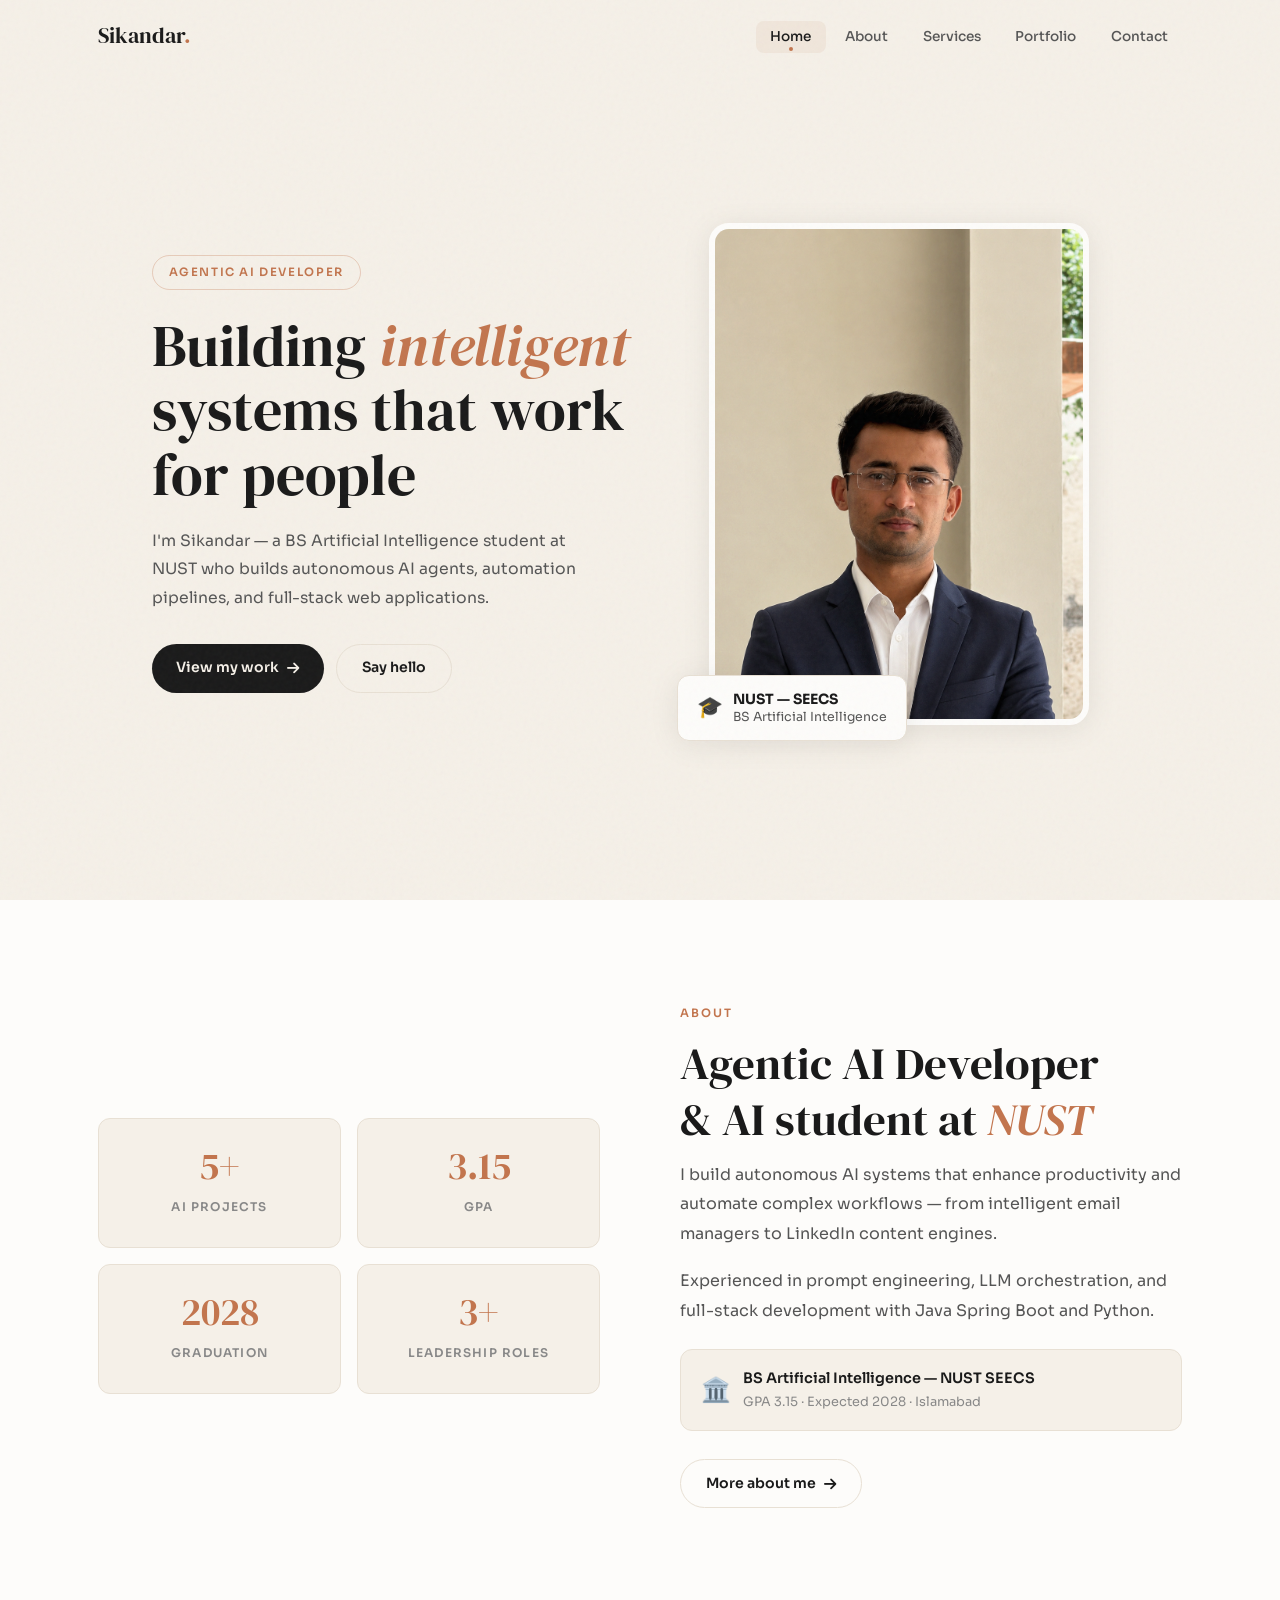
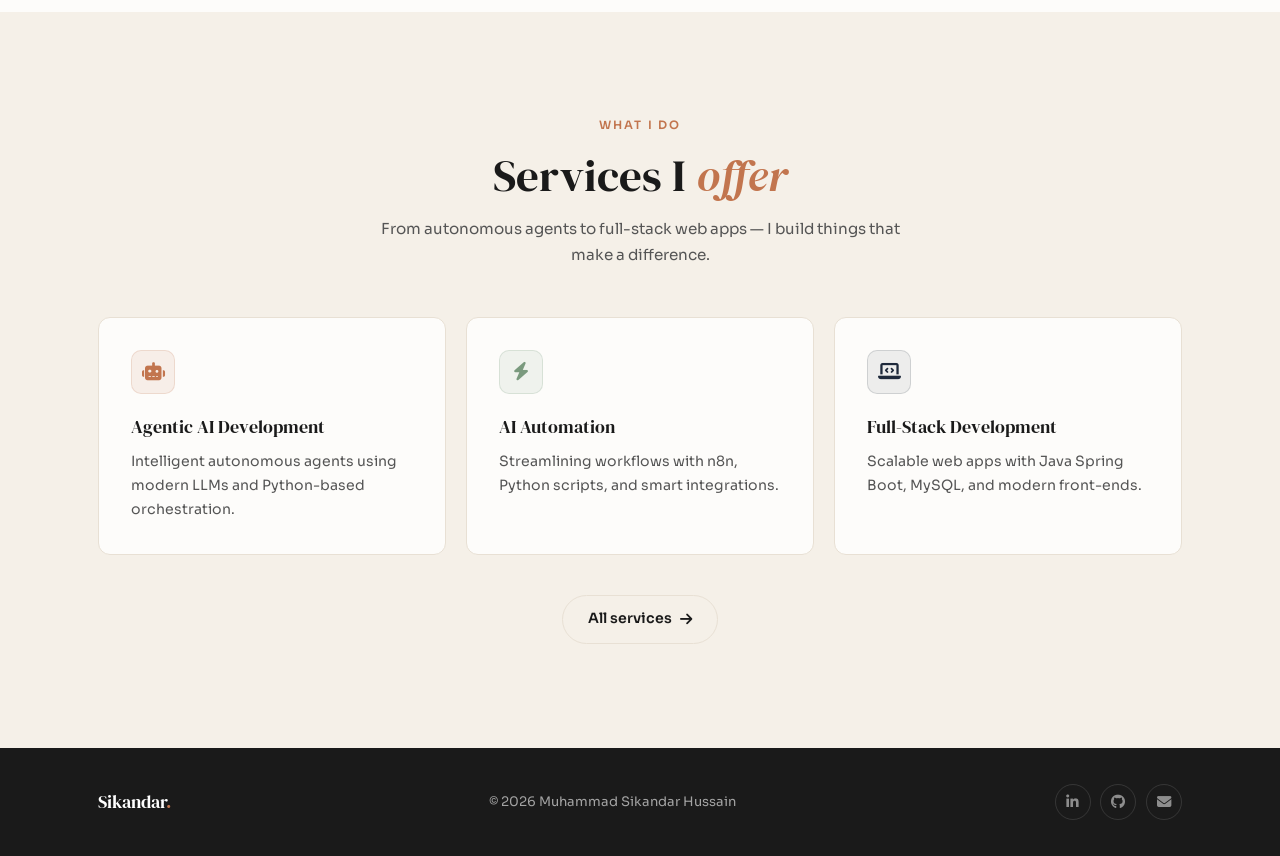
==== commit 0baef718: "new version" ====
--- a/index.html
+++ b/index.html
@@ -1,268 +1,173 @@
 <!DOCTYPE html>
 <html lang="en">
-
 <head>
-    <meta charset="UTF-8">
-    <meta name="viewport" content="width=device-width, initial-scale=1.0">
-    <meta name="description"
-        content="Muhammad Sikandar Hussain — Agentic AI Developer and BS Artificial Intelligence student at NUST-SEECS. Building autonomous AI systems and web applications.">
-    <title>Muhammad Sikandar Hussain — Agentic AI Developer</title>
-    <link rel="stylesheet" href="style.css">
-    <link rel="stylesheet" href="https://cdnjs.cloudflare.com/ajax/libs/font-awesome/6.4.0/css/all.min.css">
+  <meta charset="UTF-8">
+  <meta name="viewport" content="width=device-width, initial-scale=1.0">
+  <meta name="description" content="Muhammad Sikandar Hussain — Agentic AI Developer and BS AI student at NUST-SEECS, Islamabad.">
+  <title>Sikandar Hussain — Agentic AI Developer</title>
+  <link rel="stylesheet" href="style.css">
+  <link rel="stylesheet" href="https://cdnjs.cloudflare.com/ajax/libs/font-awesome/6.4.0/css/all.min.css">
 </head>
-
 <body>
 
-    <!-- ======= NAVIGATION ======= -->
-    <nav id="navbar">
-        <div class="container">
-            <a href="index.html" class="logo">MSH<span style="color:var(--accent-cyan)">.</span></a>
-            <ul class="navigation" id="nav-menu">
-                <li class="active"><a href="index.html">Home</a></li>
-                <li><a href="about.html">About</a></li>
-                <li><a href="services.html">Services</a></li>
-                <li><a href="projects.html">Portfolio</a></li>
-                <li><a href="contact.html">Contact</a></li>
-            </ul>
-            <button class="hamburger" id="hamburger" aria-label="Toggle menu">
-                <span></span><span></span><span></span>
-            </button>
+  <!-- NAV -->
+  <nav id="navbar">
+    <div class="container">
+      <a href="index.html" class="logo">Sikandar<span>.</span></a>
+      <ul class="nav-links" id="nav-menu">
+        <li><a href="index.html" class="active">Home</a></li>
+        <li><a href="about.html">About</a></li>
+        <li><a href="services.html">Services</a></li>
+        <li><a href="projects.html">Portfolio</a></li>
+        <li><a href="contact.html">Contact</a></li>
+      </ul>
+      <button class="hamburger" id="hamburger" aria-label="Menu">
+        <span></span><span></span><span></span>
+      </button>
+    </div>
+  </nav>
+
+  <!-- HERO -->
+  <section class="hero">
+    <div class="container">
+      <div class="hero-grid">
+
+        <div class="hero-text reveal">
+          <span class="hero-tag">Agentic AI Developer</span>
+          <h1 class="hero-heading">Building <em>intelligent</em><br>systems that work<br>for people</h1>
+          <p class="hero-desc">I'm Sikandar — a BS Artificial Intelligence student at NUST who builds autonomous AI agents, automation pipelines, and full-stack web applications.</p>
+          <div class="hero-buttons">
+            <a href="projects.html" class="btn btn-fill">View my work <i class="fas fa-arrow-right"></i></a>
+            <a href="contact.html" class="btn btn-outline">Say hello</a>
+          </div>
         </div>
-    </nav>
 
-    <!-- ======= HERO ======= -->
-    <section class="hero">
-        <div class="hero-bg">
-            <div class="orb orb-1"></div>
-            <div class="orb orb-2"></div>
-            <div class="orb orb-3"></div>
+        <div class="hero-photo reveal d2">
+          <div class="hero-photo-frame">
+            <img src="profile.png" alt="Muhammad Sikandar Hussain">
+          </div>
+          <div class="hero-float-card">
+            <span class="emoji">🎓</span>
+            <div class="text">
+              <strong>NUST — SEECS</strong>
+              BS Artificial Intelligence
+            </div>
+          </div>
         </div>
-        <div class="container">
-            <div class="hero-content">
 
-                <!-- Text -->
-                <div class="hero-text reveal">
-                    <span class="greeting">
-                        <i class="fas fa-circle"
-                            style="font-size:0.5rem; animation: blink 1.5s ease-in-out infinite;"></i>
-                        Available for projects
-                    </span>
-                    <h1>Hi, I'm <span class="name">Muhammad<br>Sikandar Hussain</span></h1>
-                    <div class="hero-typing-wrapper">
-                        <span id="typed-text" class="typed-text"></span><span class="cursor"></span>
-                    </div>
-                    <p class="hero-desc">
-                        Building autonomous AI systems that enhance productivity, automate complex workflows, and turn
-                        ideas into intelligent digital solutions.
-                    </p>
-                    <div class="hero-buttons">
-                        <a href="projects.html" id="hero-portfolio-btn" class="btn btn-primary">
-                            <i class="fas fa-folder-open"></i> View My Work
-                        </a>
-                        <a href="contact.html" id="hero-contact-btn" class="btn btn-ghost">
-                            <i class="fas fa-paper-plane"></i> Let's Talk
-                        </a>
-                    </div>
+      </div>
+    </div>
+  </section>
 
-                    <!-- Stats -->
-                    <div class="hero-stats">
-                        <div class="hero-stat-item">
-                            <span class="stat-number" data-target="5">0</span>
-                            <span class="stat-label">AI Projects</span>
-                        </div>
-                        <div class="hero-stat-item">
-                            <span class="stat-number" data-target="315" data-suffix="">3.15</span>
-                            <span class="stat-label">GPA</span>
-                        </div>
-                        <div class="hero-stat-item">
-                            <span class="stat-number" data-target="2028">0</span>
-                            <span class="stat-label">Graduation</span>
-                        </div>
-                    </div>
-                </div>
+  <!-- ABOUT PREVIEW -->
+  <section class="about-band">
+    <div class="container">
+      <div class="about-inner">
 
-                <!-- Image -->
-                <div class="hero-image reveal reveal-delay-2">
-                    <div class="profile-frame">
-                        <div class="profile-ring"></div>
-                        <div class="profile-dot"></div>
-                        <img src="ChatGPT Image Jun 29, 2026, 01_24_03 PM.png" alt="Muhammad Sikandar Hussain"
-                            class="profile-img">
-                    </div>
-                    <div class="hero-badge">
-                        <span class="badge-icon">🎓</span>
-                        <div class="badge-text">
-                            <strong>NUST — SEECS</strong>
-                            BS Artificial Intelligence
-                        </div>
-                    </div>
-                </div>
+        <div class="about-numbers reveal">
+          <div class="num-card">
+            <span class="number">5+</span>
+            <span class="label">AI Projects</span>
+          </div>
+          <div class="num-card">
+            <span class="number">3.15</span>
+            <span class="label">GPA</span>
+          </div>
+          <div class="num-card">
+            <span class="number">2028</span>
+            <span class="label">Graduation</span>
+          </div>
+          <div class="num-card">
+            <span class="number">3+</span>
+            <span class="label">Leadership Roles</span>
+          </div>
+        </div>
 
+        <div class="about-text reveal d2">
+          <span class="section-label">About</span>
+          <h2 class="section-heading">Agentic AI Developer<br>& AI student at <em>NUST</em></h2>
+          <p>I build autonomous AI systems that enhance productivity and automate complex workflows — from intelligent email managers to LinkedIn content engines.</p>
+          <p>Experienced in prompt engineering, LLM orchestration, and full-stack development with Java Spring Boot and Python.</p>
+
+          <div class="edu-pill">
+            <span class="icon">🏛️</span>
+            <div class="info">
+              <h4>BS Artificial Intelligence — NUST SEECS</h4>
+              <p>GPA 3.15 · Expected 2028 · Islamabad</p>
             </div>
+          </div>
+
+          <div style="margin-top:1.75rem;">
+            <a href="about.html" class="btn btn-outline">More about me <i class="fas fa-arrow-right"></i></a>
+          </div>
         </div>
-    </section>
 
-    <!-- ======= ABOUT PREVIEW ======= -->
-    <section class="about-preview">
-        <div class="container">
-            <div class="about-preview-grid">
+      </div>
+    </div>
+  </section>
 
-                <!-- Stats -->
-                <div class="stats-grid reveal">
-                    <div class="stat-card">
-                        <span class="stat-number">5+</span>
-                        <span class="stat-label">AI Projects</span>
-                    </div>
-                    <div class="stat-card">
-                        <span class="stat-number">3.15</span>
-                        <span class="stat-label">GPA</span>
-                    </div>
-                    <div class="stat-card">
-                        <span class="stat-number">2028</span>
-                        <span class="stat-label">Graduation</span>
-                    </div>
-                    <div class="stat-card">
-                        <span class="stat-number">3+</span>
-                        <span class="stat-label">Leadership Roles</span>
-                    </div>
-                </div>
+  <!-- SERVICES PREVIEW -->
+  <section class="services-band">
+    <div class="container">
+      <div class="services-head reveal">
+        <span class="section-label">What I do</span>
+        <h2 class="section-heading">Services I <em>offer</em></h2>
+        <p class="section-sub">From autonomous agents to full-stack web apps — I build things that make a difference.</p>
+      </div>
 
-                <!-- Text -->
-                <div class="about-preview-text reveal reveal-delay-2">
-                    <span class="section-label">About Me</span>
-                    <h2 class="section-title">Agentic AI Developer<br>& AI Student at NUST</h2>
-                    <p>Passionate about building autonomous AI systems that enhance productivity and automate complex
-                        workflows. Skilled in integrating AI-driven automation tools with web technologies to develop
-                        solutions that optimize email management, social media engagement, and data processing.</p>
-                    <p>Experienced in prompt engineering and workflow orchestration using advanced AI platforms and
-                        no-code tools like n8n.</p>
+      <div class="services-grid">
+        <div class="svc-card reveal d1">
+          <div class="svc-icon"><i class="fas fa-robot"></i></div>
+          <h3>Agentic AI Development</h3>
+          <p>Intelligent autonomous agents using modern LLMs and Python-based orchestration.</p>
+        </div>
+        <div class="svc-card sage reveal d2">
+          <div class="svc-icon"><i class="fas fa-bolt"></i></div>
+          <h3>AI Automation</h3>
+          <p>Streamlining workflows with n8n, Python scripts, and smart integrations.</p>
+        </div>
+        <div class="svc-card navy reveal d3">
+          <div class="svc-icon"><i class="fas fa-laptop-code"></i></div>
+          <h3>Full-Stack Development</h3>
+          <p>Scalable web apps with Java Spring Boot, MySQL, and modern front-ends.</p>
+        </div>
+      </div>
 
-                    <div class="education-card">
-                        <span class="edu-icon">🏛️</span>
-                        <div class="edu-info">
-                            <h4>BS Artificial Intelligence — NUST SEECS</h4>
-                            <p>GPA 3.15 &nbsp;·&nbsp; Expected Graduation 2028 &nbsp;·&nbsp; Islamabad, Pakistan</p>
-                        </div>
-                    </div>
+      <div style="text-align:center; margin-top:2.5rem;" class="reveal">
+        <a href="services.html" class="btn btn-outline">All services <i class="fas fa-arrow-right"></i></a>
+      </div>
+    </div>
+  </section>
 
-                    <br>
-                    <a href="about.html" class="btn btn-ghost" id="about-learn-more-btn">
-                        Learn More <i class="fas fa-arrow-right"></i>
-                    </a>
-                </div>
+  <!-- FOOTER -->
+  <footer>
+    <div class="container">
+      <div class="footer-inner">
+        <span class="footer-logo">Sikandar<span>.</span></span>
+        <p class="footer-copy">&copy; 2026 Muhammad Sikandar Hussain</p>
+        <div class="footer-socials">
+          <a href="https://www.linkedin.com/in/muhammad-sikandar-hussain-0840632b0" target="_blank" title="LinkedIn"><i class="fab fa-linkedin-in"></i></a>
+          <a href="https://github.com/SikandarHussain6858" target="_blank" title="GitHub"><i class="fab fa-github"></i></a>
+          <a href="mailto:sikandarhussain6858358@gmail.com" title="Email"><i class="fas fa-envelope"></i></a>
+        </div>
+      </div>
+    </div>
+  </footer>
 
-            </div>
-        </div>
-    </section>
+  <script>
+    // Nav scroll
+    const nav = document.getElementById('navbar');
+    addEventListener('scroll', () => nav.classList.toggle('scrolled', scrollY > 30));
 
-    <!-- ======= SERVICES PREVIEW ======= -->
-    <section class="services-section">
-        <div class="container">
-            <div class="section-inner reveal" style="text-align:center">
-                <span class="section-label" style="justify-content:center">What I Do</span>
-                <h2 class="section-title">Services I Offer</h2>
-                <p class="section-subtitle">From autonomous agents to full-stack web applications — I build solutions
-                    that make an impact.</p>
-            </div>
+    // Hamburger
+    const hb = document.getElementById('hamburger'), mn = document.getElementById('nav-menu');
+    hb.addEventListener('click', () => { hb.classList.toggle('open'); mn.classList.toggle('open'); });
+    mn.querySelectorAll('a').forEach(a => a.addEventListener('click', () => { hb.classList.remove('open'); mn.classList.remove('open'); }));
 
-            <div class="services-grid">
-                <div class="service-card indigo reveal reveal-delay-1">
-                    <div class="service-icon-wrap"><i class="fas fa-robot"></i></div>
-                    <h3>Agentic AI Development</h3>
-                    <p>Building intelligent autonomous agents using modern LLMs (OpenAI, Claude) and Python-based
-                        orchestration frameworks.</p>
-                </div>
-
-                <div class="service-card cyan reveal reveal-delay-2">
-                    <div class="service-icon-wrap"><i class="fas fa-bolt"></i></div>
-                    <h3>AI Automation</h3>
-                    <p>Streamlining business processes and social media management using n8n workflows and custom Python
-                        automation scripts.</p>
-                </div>
-
-                <div class="service-card violet reveal reveal-delay-3">
-                    <div class="service-icon-wrap"><i class="fas fa-laptop-code"></i></div>
-                    <h3>Full-Stack Development</h3>
-                    <p>Developing scalable web applications using Java Spring Boot, MySQL, and modern frontend
-                        technologies.</p>
-                </div>
-            </div>
-
-            <div style="text-align:center; margin-top:2.5rem;" class="reveal">
-                <a href="services.html" id="view-all-services-btn" class="btn btn-ghost">
-                    View All Services <i class="fas fa-arrow-right"></i>
-                </a>
-            </div>
-        </div>
-    </section>
-
-    <!-- ======= FOOTER ======= -->
-    <footer>
-        <div class="container">
-            <div class="footer-inner">
-                <a href="index.html" class="footer-logo">MSH<span style="color:var(--accent-cyan)">.</span></a>
-                <p class="footer-copy">&copy; 2026 Muhammad Sikandar Hussain. All rights reserved.</p>
-                <div class="social-links">
-                    <a href="https://www.linkedin.com/in/muhammad-sikandar-hussain-0840632b0" target="_blank"
-                        title="LinkedIn" id="footer-linkedin">
-                        <i class="fab fa-linkedin-in"></i>
-                    </a>
-                    <a href="https://github.com/SikandarHussain6858" target="_blank" title="GitHub" id="footer-github">
-                        <i class="fab fa-github"></i>
-                    </a>
-                    <a href="mailto:sikandarhussain6858358@gmail.com" title="Email" id="footer-email">
-                        <i class="fas fa-envelope"></i>
-                    </a>
-                </div>
-            </div>
-        </div>
-    </footer>
-
-    <script>
-        // ── Navbar scroll effect ──
-        const navbar = document.getElementById('navbar');
-        window.addEventListener('scroll', () => {
-            navbar.classList.toggle('scrolled', window.scrollY > 20);
-        });
-
-        // ── Hamburger menu ──
-        const hamburger = document.getElementById('hamburger');
-        const navMenu = document.getElementById('nav-menu');
-        hamburger.addEventListener('click', () => {
-            hamburger.classList.toggle('open');
-            navMenu.classList.toggle('open');
-        });
-        navMenu.querySelectorAll('a').forEach(link => {
-            link.addEventListener('click', () => {
-                hamburger.classList.remove('open');
-                navMenu.classList.remove('open');
-            });
-        });
-
-        // ── Scroll Reveal ──
-        const revealEls = document.querySelectorAll('.reveal');
-        const revealObserver = new IntersectionObserver((entries) => {
-            entries.forEach(e => {
-                if (e.isIntersecting) { e.target.classList.add('visible'); revealObserver.unobserve(e.target); }
-            });
-        }, { threshold: 0.12 });
-        revealEls.forEach(el => revealObserver.observe(el));
-
-        // ── Typing animation ──
-        const phrases = ['Agentic AI Developer', 'BS AI Student @ NUST', 'Automation Engineer', 'Full-Stack Builder'];
-        let pi = 0, ci = 0, deleting = false;
-        const typedEl = document.getElementById('typed-text');
-        function type() {
-            const phrase = phrases[pi];
-            typedEl.textContent = deleting ? phrase.substring(0, ci--) : phrase.substring(0, ci++);
-            let delay = deleting ? 60 : 110;
-            if (!deleting && ci > phrase.length) { delay = 1800; deleting = true; }
-            if (deleting && ci < 0) { deleting = false; pi = (pi + 1) % phrases.length; ci = 0; delay = 400; }
-            setTimeout(type, delay);
-        }
-        type();
-    </script>
+    // Reveal
+    const obs = new IntersectionObserver(es => es.forEach(e => { if(e.isIntersecting){ e.target.classList.add('vis'); obs.unobserve(e.target); } }), { threshold:.12 });
+    document.querySelectorAll('.reveal').forEach(el => obs.observe(el));
+  </script>
 
 </body>
-
 </html>
--- a/style.css
+++ b/style.css
@@ -1,1607 +1,946 @@
 /* ================================================================
-   SIKANDAR HUSSAIN — MODERN PORTFOLIO STYLESHEET
-   Dark Theme | Glassmorphism | Micro-animations
-   ================================================================ */
-
-@import url('https://fonts.googleapis.com/css2?family=Inter:wght@300;400;500;600;700;800&family=Space+Grotesk:wght@400;500;600;700&display=swap');
-
-/* ================================================================
-   CSS CUSTOM PROPERTIES
-   ================================================================ */
+   SIKANDAR HUSSAIN — PORTFOLIO
+   Warm Editorial Design · 2026
+   ================================================================ */
+
+@import url('https://fonts.googleapis.com/css2?family=Sora:wght@300;400;500;600;700&family=DM+Serif+Display:ital@0;1&display=swap');
+
+/* ── Tokens ── */
 :root {
-  /* Colors */
-  --bg-primary:    #050d1a;
-  --bg-secondary:  #0a1628;
-  --bg-card:       rgba(255, 255, 255, 0.04);
-  --bg-card-hover: rgba(255, 255, 255, 0.07);
-
-  --accent-indigo: #6366f1;
-  --accent-violet: #8b5cf6;
-  --accent-cyan:   #22d3ee;
-  --accent-green:  #34d399;
-  --accent-pink:   #f472b6;
-
-  --grad-primary:  linear-gradient(135deg, #6366f1, #8b5cf6);
-  --grad-cyan:     linear-gradient(135deg, #22d3ee, #6366f1);
-  --grad-green:    linear-gradient(135deg, #34d399, #22d3ee);
-  --grad-pink:     linear-gradient(135deg, #f472b6, #8b5cf6);
-
-  --text-primary:  #f1f5f9;
-  --text-secondary:#94a3b8;
-  --text-muted:    #64748b;
-
-  --border-glass:  rgba(255, 255, 255, 0.08);
-  --border-glow:   rgba(99, 102, 241, 0.4);
-
-  /* Shadows */
-  --shadow-sm:   0 4px 16px rgba(0,0,0,0.3);
-  --shadow-md:   0 8px 32px rgba(0,0,0,0.4);
-  --shadow-lg:   0 20px 60px rgba(0,0,0,0.5);
-  --glow-indigo: 0 0 40px rgba(99, 102, 241, 0.3);
-  --glow-cyan:   0 0 40px rgba(34, 211, 238, 0.25);
-
-  /* Typography */
-  --font-body:    'Inter', sans-serif;
-  --font-heading: 'Space Grotesk', sans-serif;
-
-  /* Spacing */
-  --section-py: 7rem;
-
-  /* Radius */
-  --radius-sm:  8px;
-  --radius-md:  16px;
-  --radius-lg:  24px;
-  --radius-xl:  32px;
-
-  /* Transitions */
-  --ease-smooth: cubic-bezier(0.4, 0, 0.2, 1);
-}
-
-/* ================================================================
-   RESET & BASE
-   ================================================================ */
-*, *::before, *::after {
-  margin: 0;
-  padding: 0;
-  box-sizing: border-box;
-}
-
-html {
-  scroll-behavior: smooth;
-}
+  --cream:       #f5f0e8;
+  --cream-light: #faf7f2;
+  --warm-white:  #fdfcfa;
+  --sand:        #e8e0d4;
+  --stone:       #d4cbbf;
+  --charcoal:    #1a1a1a;
+  --ink:         #2c2c2c;
+  --slate:       #555;
+  --muted:       #888;
+  --terracotta:  #c2754e;
+  --terra-light: rgba(194,117,78,.1);
+  --sage:        #7a9a7e;
+  --sage-light:  rgba(122,154,126,.1);
+  --navy:        #1e293b;
+
+  --font-sans:   'Sora', system-ui, sans-serif;
+  --font-serif:  'DM Serif Display', Georgia, serif;
+
+  --radius:      12px;
+  --radius-lg:   20px;
+  --shadow-soft: 0 2px 20px rgba(30,30,30,.06);
+  --shadow-card: 0 4px 30px rgba(30,30,30,.08);
+  --ease:        cubic-bezier(.4,0,.2,1);
+}
+
+/* ── Reset ── */
+*,*::before,*::after { margin:0; padding:0; box-sizing:border-box; }
+html { scroll-behavior:smooth; }
 
 body {
-  font-family: var(--font-body);
-  background-color: var(--bg-primary);
-  color: var(--text-primary);
+  font-family: var(--font-sans);
+  background: var(--cream);
+  color: var(--ink);
   line-height: 1.7;
   overflow-x: hidden;
-}
-
-.container {
-  max-width: 1200px;
-  margin: 0 auto;
-  padding: 0 24px;
-}
-
-img { display: block; max-width: 100%; }
-a { text-decoration: none; }
-ul { list-style: none; }
-
-/* ================================================================
-   SCROLLBAR
-   ================================================================ */
-::-webkit-scrollbar { width: 6px; }
-::-webkit-scrollbar-track { background: var(--bg-primary); }
-::-webkit-scrollbar-thumb { background: var(--accent-indigo); border-radius: 3px; }
-
-/* ================================================================
-   TYPOGRAPHY UTILITIES
-   ================================================================ */
-.gradient-text {
-  background: var(--grad-primary);
-  -webkit-background-clip: text;
-  -webkit-text-fill-color: transparent;
-  background-clip: text;
-}
-
+  -webkit-font-smoothing: antialiased;
+}
+
+/* Subtle noise texture */
+body::before {
+  content: '';
+  position: fixed; inset:0; z-index: 9999;
+  pointer-events: none;
+  opacity: .035;
+  background-image: url("data:image/svg+xml,%3Csvg viewBox='0 0 256 256' xmlns='http://www.w3.org/2000/svg'%3E%3Cfilter id='n'%3E%3CfeTurbulence type='fractalNoise' baseFrequency='0.85' numOctaves='4' stitchTiles='stitch'/%3E%3C/filter%3E%3Crect width='100%25' height='100%25' filter='url(%23n)'/%3E%3C/svg%3E");
+  background-repeat: repeat;
+}
+
+img { display:block; max-width:100%; }
+a   { text-decoration:none; color:inherit; }
+ul  { list-style:none; }
+
+.container { max-width:1140px; margin:0 auto; padding:0 28px; }
+
+/* ── Scrollbar ── */
+::-webkit-scrollbar       { width:5px; }
+::-webkit-scrollbar-track { background:var(--cream); }
+::-webkit-scrollbar-thumb { background:var(--stone); border-radius:3px; }
+
+/* ================================================================
+   TYPOGRAPHY
+   ================================================================ */
 .section-label {
-  display: inline-flex;
-  align-items: center;
-  gap: 8px;
-  font-size: 0.8rem;
+  font-size: .72rem;
   font-weight: 600;
-  letter-spacing: 0.15em;
+  letter-spacing: .18em;
   text-transform: uppercase;
-  color: var(--accent-indigo);
-  margin-bottom: 1rem;
-}
-
-.section-label::before {
+  color: var(--terracotta);
+  margin-bottom: .75rem;
+  display: block;
+}
+
+.section-heading {
+  font-family: var(--font-serif);
+  font-size: clamp(1.9rem,4vw,2.8rem);
+  font-weight: 400;
+  color: var(--charcoal);
+  line-height: 1.25;
+  margin-bottom: .75rem;
+}
+
+.section-heading em {
+  font-style: italic;
+  color: var(--terracotta);
+}
+
+.section-sub {
+  font-size: .95rem;
+  color: var(--slate);
+  max-width: 520px;
+  line-height: 1.75;
+}
+
+/* ================================================================
+   NAVIGATION
+   ================================================================ */
+nav {
+  position: fixed; top:0; left:0; right:0; z-index:1000;
+  padding: 1.1rem 0;
+  transition: background .35s var(--ease), box-shadow .35s;
+}
+
+nav.scrolled {
+  background: rgba(245,240,232,.92);
+  backdrop-filter: blur(16px);
+  -webkit-backdrop-filter: blur(16px);
+  box-shadow: 0 1px 0 var(--sand);
+}
+
+nav .container { display:flex; align-items:center; justify-content:space-between; }
+
+.logo {
+  font-family: var(--font-serif);
+  font-size: 1.35rem;
+  color: var(--charcoal);
+}
+.logo span { color: var(--terracotta); }
+
+.nav-links { display:flex; gap:.35rem; }
+
+.nav-links a {
+  font-size: .85rem;
+  font-weight: 500;
+  color: var(--slate);
+  padding: .45rem .9rem;
+  border-radius: 8px;
+  position: relative;
+  transition: color .25s, background .25s;
+}
+
+.nav-links a:hover,
+.nav-links a.active {
+  color: var(--charcoal);
+  background: rgba(194,117,78,.08);
+}
+
+.nav-links a.active::after {
   content: '';
-  display: block;
-  width: 24px;
-  height: 2px;
-  background: var(--grad-primary);
-  border-radius: 2px;
-}
-
-.section-title {
-  font-family: var(--font-heading);
-  font-size: clamp(2rem, 4vw, 2.8rem);
-  font-weight: 700;
-  line-height: 1.2;
-  color: var(--text-primary);
-  margin-bottom: 1rem;
-}
-
-.section-subtitle {
-  font-size: 1.05rem;
-  color: var(--text-secondary);
-  max-width: 600px;
-  margin: 0 auto;
-  line-height: 1.8;
-}
-
-/* ================================================================
-   NAVIGATION
-   ================================================================ */
-nav {
-  position: fixed;
-  top: 0;
-  left: 0;
-  right: 0;
-  z-index: 1000;
-  padding: 1rem 0;
-  transition: background 0.4s var(--ease-smooth), backdrop-filter 0.4s, box-shadow 0.4s;
-}
-
-nav.scrolled {
-  background: rgba(5, 13, 26, 0.85);
-  backdrop-filter: blur(20px);
-  -webkit-backdrop-filter: blur(20px);
-  box-shadow: 0 1px 0 var(--border-glass), var(--shadow-sm);
-}
-
-nav .container {
-  display: flex;
-  align-items: center;
-  justify-content: space-between;
-}
-
-.logo {
-  font-family: var(--font-heading);
-  font-size: 1.4rem;
-  font-weight: 700;
-  background: var(--grad-primary);
-  -webkit-background-clip: text;
-  -webkit-text-fill-color: transparent;
-  background-clip: text;
-  letter-spacing: -0.02em;
-}
-
-.navigation {
-  display: flex;
-  align-items: center;
-  gap: 0.25rem;
-}
-
-.navigation a {
-  position: relative;
-  padding: 0.5rem 1rem;
-  font-size: 0.9rem;
-  font-weight: 500;
-  color: var(--text-secondary);
-  border-radius: var(--radius-sm);
-  transition: color 0.3s, background 0.3s;
-}
-
-.navigation a::after {
-  content: '';
-  position: absolute;
-  bottom: 0;
-  left: 50%;
-  transform: translateX(-50%) scaleX(0);
-  width: 20px;
-  height: 2px;
-  background: var(--grad-primary);
-  border-radius: 2px;
-  transition: transform 0.3s var(--ease-smooth);
-}
-
-.navigation a:hover,
-.navigation .active a {
-  color: var(--text-primary);
-  background: rgba(99, 102, 241, 0.1);
-}
-
-.navigation .active a::after,
-.navigation a:hover::after {
-  transform: translateX(-50%) scaleX(1);
+  position: absolute; bottom:2px; left:50%; transform:translateX(-50%);
+  width: 4px; height: 4px;
+  background: var(--terracotta);
+  border-radius: 50%;
 }
 
 /* Hamburger */
 .hamburger {
-  display: none;
-  flex-direction: column;
-  gap: 5px;
-  cursor: pointer;
-  padding: 4px;
-  border: none;
+  display:none; flex-direction:column; gap:5px; cursor:pointer;
+  border:none; background:transparent; padding:4px;
+}
+.hamburger span {
+  display:block; width:22px; height:2px;
+  background:var(--charcoal); border-radius:2px;
+  transition: transform .3s, opacity .3s;
+}
+.hamburger.open span:nth-child(1) { transform:translateY(7px) rotate(45deg); }
+.hamburger.open span:nth-child(2) { opacity:0; }
+.hamburger.open span:nth-child(3) { transform:translateY(-7px) rotate(-45deg); }
+
+/* ================================================================
+   BUTTONS
+   ================================================================ */
+.btn {
+  display:inline-flex; align-items:center; gap:8px;
+  font-family:var(--font-sans); font-size:.88rem; font-weight:600;
+  padding:.72rem 1.55rem; border-radius:50px; border:none; cursor:pointer;
+  transition: transform .3s var(--ease), box-shadow .3s, background .3s;
+}
+
+.btn-fill {
+  background: var(--charcoal);
+  color: var(--cream);
+}
+.btn-fill:hover {
+  background: var(--terracotta);
+  transform: translateY(-2px);
+  box-shadow: 0 8px 24px rgba(194,117,78,.25);
+}
+
+.btn-outline {
   background: transparent;
-}
-
-.hamburger span {
-  display: block;
-  width: 24px;
-  height: 2px;
-  background: var(--text-primary);
-  border-radius: 2px;
-  transition: transform 0.3s, opacity 0.3s;
-}
-
-.hamburger.open span:nth-child(1) { transform: translateY(7px) rotate(45deg); }
-.hamburger.open span:nth-child(2) { opacity: 0; }
-.hamburger.open span:nth-child(3) { transform: translateY(-7px) rotate(-45deg); }
-
-/* ================================================================
-   BUTTONS
-   ================================================================ */
-.btn {
-  display: inline-flex;
-  align-items: center;
-  gap: 8px;
-  padding: 0.75rem 1.75rem;
-  font-family: var(--font-body);
-  font-size: 0.95rem;
-  font-weight: 600;
-  border-radius: 50px;
-  border: none;
-  cursor: pointer;
-  transition: transform 0.3s var(--ease-smooth), box-shadow 0.3s;
-  text-decoration: none;
-}
-
-.btn-primary {
-  background: var(--grad-primary);
-  color: #fff;
-  box-shadow: 0 4px 20px rgba(99, 102, 241, 0.4);
-}
-
-.btn-primary:hover {
-  transform: translateY(-3px);
-  box-shadow: 0 8px 32px rgba(99, 102, 241, 0.55);
-}
-
-.btn-ghost {
-  background: var(--bg-card);
-  color: var(--text-primary);
-  border: 1px solid var(--border-glass);
-  backdrop-filter: blur(10px);
-}
-
-.btn-ghost:hover {
-  background: var(--bg-card-hover);
-  border-color: rgba(99, 102, 241, 0.3);
+  color: var(--charcoal);
+  border: 1.5px solid var(--sand);
+}
+.btn-outline:hover {
+  border-color: var(--terracotta);
+  color: var(--terracotta);
   transform: translateY(-2px);
 }
 
 /* ================================================================
-   GLASS CARD BASE
-   ================================================================ */
-.glass-card {
-  background: var(--bg-card);
-  backdrop-filter: blur(16px);
-  -webkit-backdrop-filter: blur(16px);
-  border: 1px solid var(--border-glass);
-  border-radius: var(--radius-md);
-  transition: background 0.3s, border-color 0.3s, transform 0.3s var(--ease-smooth), box-shadow 0.3s;
-}
-
-.glass-card:hover {
-  background: var(--bg-card-hover);
-  border-color: rgba(99, 102, 241, 0.25);
-  transform: translateY(-6px);
-  box-shadow: var(--shadow-md), var(--glow-indigo);
-}
-
-/* ================================================================
-   SCROLL REVEAL ANIMATION
+   SCROLL REVEAL
    ================================================================ */
 .reveal {
-  opacity: 0;
-  transform: translateY(30px);
-  transition: opacity 0.7s var(--ease-smooth), transform 0.7s var(--ease-smooth);
-}
-
-.reveal.visible {
-  opacity: 1;
-  transform: translateY(0);
-}
-
-.reveal-delay-1 { transition-delay: 0.1s; }
-.reveal-delay-2 { transition-delay: 0.2s; }
-.reveal-delay-3 { transition-delay: 0.3s; }
-.reveal-delay-4 { transition-delay: 0.4s; }
-
-/* ================================================================
-   HERO SECTION
+  opacity:0; transform:translateY(24px);
+  transition: opacity .65s var(--ease), transform .65s var(--ease);
+}
+.reveal.vis { opacity:1; transform:translateY(0); }
+.d1 { transition-delay:.1s; }
+.d2 { transition-delay:.2s; }
+.d3 { transition-delay:.3s; }
+.d4 { transition-delay:.4s; }
+
+/* ================================================================
+   HERO
    ================================================================ */
 .hero {
-  position: relative;
-  min-height: 100vh;
-  display: flex;
-  align-items: center;
-  padding: 8rem 0 4rem;
-  overflow: hidden;
-}
-
-/* Animated background orbs */
-.hero-bg {
-  position: absolute;
-  inset: 0;
-  z-index: 0;
-  pointer-events: none;
-}
-
-.orb {
-  position: absolute;
-  border-radius: 50%;
-  filter: blur(80px);
-  opacity: 0.35;
-  animation: orbFloat 8s ease-in-out infinite alternate;
-}
-
-.orb-1 {
-  width: 500px; height: 500px;
-  background: radial-gradient(circle, #6366f1, transparent);
-  top: -100px; left: -100px;
-  animation-duration: 10s;
-}
-
-.orb-2 {
-  width: 400px; height: 400px;
-  background: radial-gradient(circle, #22d3ee, transparent);
-  top: 50%; right: -80px;
-  animation-duration: 8s;
-  animation-delay: -3s;
-}
-
-.orb-3 {
-  width: 300px; height: 300px;
-  background: radial-gradient(circle, #8b5cf6, transparent);
-  bottom: -50px; left: 40%;
-  animation-duration: 12s;
-  animation-delay: -6s;
-}
-
-@keyframes orbFloat {
-  0%   { transform: translate(0, 0) scale(1); }
-  100% { transform: translate(30px, -40px) scale(1.08); }
-}
-
-/* Grid overlay */
-.hero-bg::after {
-  content: '';
-  position: absolute;
-  inset: 0;
-  background-image:
-    linear-gradient(rgba(99, 102, 241, 0.05) 1px, transparent 1px),
-    linear-gradient(90deg, rgba(99, 102, 241, 0.05) 1px, transparent 1px);
-  background-size: 60px 60px;
-  mask-image: radial-gradient(ellipse at center, black 30%, transparent 75%);
-}
-
-.hero .container {
-  position: relative;
-  z-index: 1;
-}
-
-.hero-content {
-  display: grid;
-  grid-template-columns: 1fr 1fr;
-  gap: 4rem;
-  align-items: center;
-}
-
-.hero-text .greeting {
-  display: inline-flex;
-  align-items: center;
-  gap: 8px;
-  font-size: 0.85rem;
-  font-weight: 600;
-  letter-spacing: 0.12em;
-  text-transform: uppercase;
-  color: var(--accent-cyan);
-  margin-bottom: 1.25rem;
-  padding: 0.4rem 1rem;
-  border: 1px solid rgba(34, 211, 238, 0.25);
-  border-radius: 50px;
-  background: rgba(34, 211, 238, 0.07);
-}
-
-.hero-text h1 {
-  font-family: var(--font-heading);
-  font-size: clamp(2.5rem, 5vw, 3.8rem);
-  font-weight: 700;
-  line-height: 1.15;
-  letter-spacing: -0.03em;
-  margin-bottom: 1rem;
-  color: var(--text-primary);
-}
-
-.hero-text h1 .name {
-  background: var(--grad-primary);
-  -webkit-background-clip: text;
-  -webkit-text-fill-color: transparent;
-  background-clip: text;
-}
-
-.hero-typing-wrapper {
-  font-size: 1.15rem;
-  font-weight: 500;
-  color: var(--text-secondary);
-  margin-bottom: 1.5rem;
-  min-height: 1.8em;
-}
-
-.hero-typing-wrapper .typed-text { color: var(--accent-cyan); }
-.cursor {
-  display: inline-block;
-  width: 2px;
-  height: 1.1em;
-  background: var(--accent-cyan);
-  margin-left: 2px;
-  vertical-align: middle;
-  animation: blink 0.75s step-end infinite;
-}
-@keyframes blink { 0%,100%{opacity:1} 50%{opacity:0} }
+  min-height:100vh;
+  display:flex; align-items:center;
+  padding: 7rem 0 4rem;
+}
+
+.hero-grid {
+  display:grid;
+  grid-template-columns: 1fr 420px;
+  gap: 5rem;
+  align-items:center;
+}
+
+.hero-text { max-width:540px; }
+
+.hero-tag {
+  display:inline-block;
+  font-size:.72rem; font-weight:600;
+  letter-spacing:.14em; text-transform:uppercase;
+  color:var(--terracotta);
+  padding:.4rem 1rem;
+  border:1px solid rgba(194,117,78,.3);
+  border-radius:50px;
+  margin-bottom:1.5rem;
+}
+
+.hero-heading {
+  font-family:var(--font-serif);
+  font-size:clamp(2.4rem,5.5vw,3.6rem);
+  font-weight:400;
+  line-height:1.12;
+  color:var(--charcoal);
+  margin-bottom:1.25rem;
+}
+
+.hero-heading em {
+  font-style:italic;
+  color:var(--terracotta);
+}
 
 .hero-desc {
-  font-size: 1rem;
-  color: var(--text-secondary);
-  line-height: 1.8;
-  max-width: 480px;
-  margin-bottom: 2.5rem;
-}
-
-.hero-buttons {
-  display: flex;
-  gap: 1rem;
-  flex-wrap: wrap;
-}
-
-/* Hero Image */
-.hero-image {
-  display: flex;
-  justify-content: center;
-  align-items: center;
-  position: relative;
-}
-
-.profile-frame {
-  position: relative;
-  width: 380px;
-  height: 380px;
-}
-
-.profile-img {
-  width: 340px;
-  height: 340px;
-  border-radius: 50%;
-  object-fit: cover;
-  object-position: top;
-  position: relative;
-  z-index: 3;
-  border: 3px solid rgba(99, 102, 241, 0.3);
-  box-shadow: 0 0 0 8px rgba(99, 102, 241, 0.08), var(--shadow-lg);
-}
-
-.profile-ring {
-  position: absolute;
-  inset: -20px;
-  border-radius: 50%;
-  border: 2px solid transparent;
-  background: var(--grad-primary) border-box;
-  -webkit-mask: linear-gradient(#fff 0 0) padding-box, linear-gradient(#fff 0 0);
-  -webkit-mask-composite: destination-out;
-  mask-composite: exclude;
-  animation: spinRing 12s linear infinite;
-  z-index: 2;
-}
-
-@keyframes spinRing {
-  from { transform: rotate(0deg); }
-  to   { transform: rotate(360deg); }
-}
-
-.profile-dot {
-  position: absolute;
-  width: 16px;
-  height: 16px;
-  background: var(--accent-cyan);
-  border-radius: 50%;
-  box-shadow: 0 0 12px var(--accent-cyan);
-  top: 10px;
-  right: 20px;
-  z-index: 4;
-}
-
-.hero-badge {
-  position: absolute;
-  bottom: -10px;
-  left: -30px;
-  background: var(--bg-card);
-  border: 1px solid var(--border-glass);
-  backdrop-filter: blur(12px);
-  border-radius: var(--radius-md);
-  padding: 0.85rem 1.25rem;
-  display: flex;
-  align-items: center;
-  gap: 10px;
-  z-index: 5;
-  animation: badgeFloat 4s ease-in-out infinite alternate;
-}
-
-.hero-badge .badge-icon {
-  font-size: 1.5rem;
-}
-
-.hero-badge .badge-text {
-  font-size: 0.78rem;
-  font-weight: 600;
-  color: var(--text-secondary);
-  line-height: 1.4;
-}
-
-.hero-badge .badge-text strong {
-  display: block;
-  color: var(--text-primary);
-  font-size: 0.9rem;
-}
-
-@keyframes badgeFloat {
-  0%   { transform: translateY(0); }
-  100% { transform: translateY(-8px); }
-}
-
-/* Hero Stats */
-.hero-stats {
-  display: flex;
-  gap: 2.5rem;
-  margin-top: 2.5rem;
-  padding-top: 2rem;
-  border-top: 1px solid var(--border-glass);
-}
-
-.hero-stat-item .stat-number {
-  font-family: var(--font-heading);
-  font-size: 2rem;
-  font-weight: 700;
-  color: var(--text-primary);
-  background: var(--grad-primary);
-  -webkit-background-clip: text;
-  -webkit-text-fill-color: transparent;
-  background-clip: text;
-  display: block;
-}
-
-.hero-stat-item .stat-label {
-  font-size: 0.8rem;
-  color: var(--text-muted);
-  text-transform: uppercase;
-  letter-spacing: 0.08em;
-}
-
-/* ================================================================
-   ABOUT PREVIEW (index.html)
-   ================================================================ */
-.about-preview {
-  padding: var(--section-py) 0;
-  background: var(--bg-secondary);
-}
-
-.about-preview-grid {
-  display: grid;
+  font-size:.98rem;
+  color:var(--slate);
+  line-height:1.8;
+  margin-bottom:2rem;
+  max-width:440px;
+}
+
+.hero-buttons { display:flex; gap:.75rem; flex-wrap:wrap; }
+
+/* Photo column */
+.hero-photo {
+  position:relative;
+}
+
+.hero-photo-frame {
+  border-radius: var(--radius-lg);
+  overflow:hidden;
+  box-shadow: var(--shadow-card);
+  border: 6px solid var(--warm-white);
+  max-width:380px;
+}
+
+.hero-photo-frame img {
+  width:100%;
+  aspect-ratio: 3/4;
+  object-fit:cover;
+  object-position:top;
+  filter: saturate(.92) contrast(1.02);
+}
+
+.hero-float-card {
+  position:absolute;
+  bottom:-16px; left:-32px;
+  background:var(--warm-white);
+  border: 1px solid var(--sand);
+  border-radius:var(--radius);
+  padding: .85rem 1.2rem;
+  display:flex; align-items:center; gap:10px;
+  box-shadow:var(--shadow-card);
+  animation: gentleFloat 5s ease-in-out infinite alternate;
+}
+
+.hero-float-card .emoji { font-size:1.3rem; }
+.hero-float-card .text { font-size:.78rem; color:var(--slate); line-height:1.4; }
+.hero-float-card .text strong { display:block; color:var(--charcoal); font-size:.88rem; }
+
+@keyframes gentleFloat {
+  0% { transform:translateY(0); }
+  100% { transform:translateY(-6px); }
+}
+
+/* ================================================================
+   ABOUT PREVIEW (HOME)
+   ================================================================ */
+.about-band {
+  padding: 6.5rem 0;
+  background: var(--warm-white);
+}
+
+.about-inner {
+  display:grid;
   grid-template-columns: 1fr 1fr;
   gap: 5rem;
-  align-items: center;
-}
-
-.about-preview-text .section-label { margin-top: 0; }
-
-.about-preview-text p {
-  color: var(--text-secondary);
-  line-height: 1.85;
-  margin-bottom: 1.25rem;
-}
-
-.education-card {
-  background: var(--bg-card);
-  border: 1px solid var(--border-glass);
-  border-radius: var(--radius-md);
-  padding: 1.25rem 1.5rem;
-  display: flex;
-  align-items: flex-start;
-  gap: 1rem;
-  margin-top: 1.5rem;
-}
-
-.education-card .edu-icon {
-  font-size: 1.5rem;
-  flex-shrink: 0;
-  margin-top: 2px;
-}
-
-.education-card .edu-info h4 {
-  font-size: 0.95rem;
-  font-weight: 600;
-  color: var(--text-primary);
-}
-
-.education-card .edu-info p {
-  font-size: 0.85rem;
-  color: var(--text-secondary);
-  margin-bottom: 0;
-}
-
-/* Stats Grid */
-.stats-grid {
-  display: grid;
+  align-items:center;
+}
+
+.about-numbers {
+  display:grid;
   grid-template-columns: 1fr 1fr;
   gap: 1rem;
 }
 
-.stat-card {
-  padding: 1.75rem;
-  text-align: center;
-  border-radius: var(--radius-md);
-  background: var(--bg-card);
-  border: 1px solid var(--border-glass);
-  transition: border-color 0.3s, transform 0.3s;
-}
-
-.stat-card:hover {
-  border-color: rgba(99, 102, 241, 0.3);
-  transform: translateY(-4px);
-}
-
-.stat-card .stat-number {
-  font-family: var(--font-heading);
-  font-size: 2.5rem;
-  font-weight: 700;
-  background: var(--grad-primary);
-  -webkit-background-clip: text;
-  -webkit-text-fill-color: transparent;
-  background-clip: text;
-  display: block;
-  line-height: 1;
-  margin-bottom: 0.4rem;
-}
-
-.stat-card .stat-label {
-  font-size: 0.8rem;
-  color: var(--text-muted);
-  text-transform: uppercase;
-  letter-spacing: 0.08em;
-}
-
-/* ================================================================
-   SERVICES SECTION (home preview & services page)
-   ================================================================ */
-.services-section {
-  padding: var(--section-py) 0;
-  text-align: center;
-}
-
-.services-section .section-inner {
-  margin-bottom: 3.5rem;
-}
+.num-card {
+  background: var(--cream);
+  border:1px solid var(--sand);
+  border-radius:var(--radius);
+  padding:1.75rem;
+  text-align:center;
+  transition: transform .3s var(--ease), box-shadow .3s;
+}
+.num-card:hover {
+  transform:translateY(-4px);
+  box-shadow:var(--shadow-card);
+}
+
+.num-card .number {
+  font-family:var(--font-serif);
+  font-size:2.4rem;
+  color:var(--terracotta);
+  display:block;
+  line-height:1;
+  margin-bottom:.4rem;
+}
+
+.num-card .label {
+  font-size:.75rem;
+  color:var(--muted);
+  text-transform:uppercase;
+  letter-spacing:.1em;
+  font-weight:600;
+}
+
+.about-text p {
+  color:var(--slate);
+  line-height:1.85;
+  margin-bottom:1rem;
+}
+
+.edu-pill {
+  display:flex; align-items:center; gap:12px;
+  background:var(--cream);
+  border:1px solid var(--sand);
+  border-radius:var(--radius);
+  padding:1rem 1.25rem;
+  margin-top:1.5rem;
+}
+.edu-pill .icon { font-size:1.5rem; flex-shrink:0; }
+.edu-pill .info h4 { font-size:.9rem; font-weight:600; color:var(--charcoal); }
+.edu-pill .info p { font-size:.8rem; color:var(--muted); margin:0; }
+
+/* ================================================================
+   SERVICES
+   ================================================================ */
+.services-band {
+  padding: 6.5rem 0;
+}
+
+.services-head { text-align:center; margin-bottom:3rem; }
+.services-head .section-sub { margin:0 auto; }
 
 .services-grid {
-  display: grid;
-  grid-template-columns: repeat(auto-fit, minmax(280px, 1fr));
-  gap: 1.5rem;
-  margin-top: 3rem;
-  text-align: left;
-}
-
-.service-card {
-  padding: 2rem;
-  border-radius: var(--radius-md);
-  background: var(--bg-card);
-  border: 1px solid var(--border-glass);
-  transition: background 0.3s, border-color 0.3s, transform 0.35s var(--ease-smooth), box-shadow 0.35s;
-  position: relative;
-  overflow: hidden;
-}
-
-.service-card::before {
-  content: '';
-  position: absolute;
-  inset: 0;
-  background: var(--card-gradient, var(--grad-primary));
-  opacity: 0;
-  transition: opacity 0.3s;
-  border-radius: inherit;
-}
-
-.service-card:hover {
-  transform: translateY(-8px);
-  box-shadow: var(--shadow-md), 0 0 30px var(--card-glow, rgba(99, 102, 241, 0.2));
-  border-color: var(--card-border, rgba(99, 102, 241, 0.3));
-}
-
-.service-card:hover::before { opacity: 0.04; }
-
-.service-card.indigo { --card-glow: rgba(99,102,241,0.25); --card-border: rgba(99,102,241,0.3); }
-.service-card.cyan   { --card-glow: rgba(34,211,238,0.25); --card-border: rgba(34,211,238,0.3);  --card-gradient: var(--grad-cyan); }
-.service-card.violet { --card-glow: rgba(139,92,246,0.25); --card-border: rgba(139,92,246,0.3);  --card-gradient: var(--grad-primary); }
-.service-card.green  { --card-glow: rgba(52,211,153,0.25); --card-border: rgba(52,211,153,0.3);  --card-gradient: var(--grad-green); }
-.service-card.pink   { --card-glow: rgba(244,114,182,0.25); --card-border: rgba(244,114,182,0.3); --card-gradient: var(--grad-pink); }
-.service-card.teal   { --card-glow: rgba(34,211,238,0.2);  --card-border: rgba(34,211,238,0.25); --card-gradient: var(--grad-cyan); }
-
-.service-icon-wrap {
-  width: 52px;
-  height: 52px;
-  border-radius: var(--radius-sm);
-  display: flex;
-  align-items: center;
-  justify-content: center;
-  font-size: 1.4rem;
-  margin-bottom: 1.25rem;
-  background: var(--icon-bg, linear-gradient(135deg, rgba(99,102,241,0.2), rgba(139,92,246,0.2)));
-  border: 1px solid var(--card-border, rgba(99,102,241,0.2));
-  position: relative;
-  z-index: 1;
-}
-
-.service-card.cyan   .service-icon-wrap { background: linear-gradient(135deg, rgba(34,211,238,0.2), rgba(99,102,241,0.2)); }
-.service-card.green  .service-icon-wrap { background: linear-gradient(135deg, rgba(52,211,153,0.2), rgba(34,211,238,0.2)); }
-.service-card.pink   .service-icon-wrap { background: linear-gradient(135deg, rgba(244,114,182,0.2), rgba(139,92,246,0.2)); }
-
-.service-card h3 {
-  font-family: var(--font-heading);
-  font-size: 1.1rem;
-  font-weight: 600;
-  color: var(--text-primary);
-  margin-bottom: 0.65rem;
-  position: relative;
-  z-index: 1;
-}
-
-.service-card p {
-  font-size: 0.9rem;
-  color: var(--text-secondary);
-  line-height: 1.75;
-  position: relative;
-  z-index: 1;
-}
+  display:grid;
+  grid-template-columns: repeat(auto-fill,minmax(300px,1fr));
+  gap:1.25rem;
+}
+
+.svc-card {
+  background:var(--warm-white);
+  border:1px solid var(--sand);
+  border-radius:var(--radius);
+  padding:2rem;
+  transition: transform .3s var(--ease), box-shadow .3s, border-color .3s;
+}
+.svc-card:hover {
+  transform:translateY(-6px);
+  box-shadow:var(--shadow-card);
+  border-color:var(--terracotta);
+}
+
+.svc-icon {
+  width:44px; height:44px;
+  border-radius:10px;
+  display:flex; align-items:center; justify-content:center;
+  font-size:1.15rem;
+  margin-bottom:1.1rem;
+  color:var(--terracotta);
+  background:var(--terra-light);
+  border:1px solid rgba(194,117,78,.18);
+}
+.svc-card.sage .svc-icon {
+  color:var(--sage);
+  background:var(--sage-light);
+  border-color:rgba(122,154,126,.2);
+}
+.svc-card.navy .svc-icon {
+  color:var(--navy);
+  background:rgba(30,41,59,.07);
+  border-color:rgba(30,41,59,.15);
+}
+
+.svc-card h3 {
+  font-family:var(--font-serif);
+  font-size:1.12rem;
+  font-weight:400;
+  color:var(--charcoal);
+  margin-bottom:.5rem;
+}
+
+.svc-card p {
+  font-size:.88rem;
+  color:var(--slate);
+  line-height:1.7;
+}
+
+/* ================================================================
+   PAGE HERO (inner pages)
+   ================================================================ */
+.page-hero {
+  padding: 9rem 0 4.5rem;
+  background:var(--warm-white);
+  text-align:center;
+  border-bottom:1px solid var(--sand);
+}
+
+.page-hero .section-heading { margin-bottom:.5rem; }
+.page-hero .section-sub { margin:0 auto; }
 
 /* ================================================================
    ABOUT PAGE
    ================================================================ */
-.page-hero {
-  padding: 9rem 0 5rem;
-  background: var(--bg-secondary);
-  text-align: center;
-  position: relative;
-  overflow: hidden;
-}
-
-.page-hero::before {
-  content: '';
-  position: absolute;
-  width: 600px; height: 300px;
-  background: radial-gradient(ellipse, rgba(99,102,241,0.15), transparent 70%);
-  top: 50%; left: 50%;
-  transform: translate(-50%, -50%);
-  pointer-events: none;
-}
-
-.page-hero .section-label { justify-content: center; }
-
-.about-main {
-  padding: var(--section-py) 0;
-}
+.about-main { padding:6rem 0; }
 
 .about-layout {
-  display: grid;
-  grid-template-columns: 1fr 1.3fr;
-  gap: 5rem;
-  align-items: start;
-}
-
-.about-photo-col {
-  position: sticky;
-  top: 100px;
-}
+  display:grid;
+  grid-template-columns:1fr 1.3fr;
+  gap:5rem;
+  align-items:start;
+}
+
+.about-photo-col { position:sticky; top:100px; }
 
 .about-photo-wrap {
-  position: relative;
-  border-radius: var(--radius-lg);
-  overflow: hidden;
-}
-
+  border-radius:var(--radius-lg);
+  overflow:hidden;
+  box-shadow:var(--shadow-card);
+  border:6px solid var(--warm-white);
+}
 .about-photo-wrap img {
-  width: 100%;
-  aspect-ratio: 3/4;
-  object-fit: cover;
-  object-position: top;
-  border-radius: var(--radius-lg);
-  filter: grayscale(10%);
-  transition: filter 0.4s;
-}
-
-.about-photo-wrap:hover img { filter: grayscale(0%); }
-
-.about-photo-wrap::after {
-  content: '';
-  position: absolute;
-  inset: 0;
-  border-radius: var(--radius-lg);
-  border: 1px solid rgba(99,102,241,0.25);
-  pointer-events: none;
-}
-
-.about-photo-overlay {
-  position: absolute;
-  bottom: 0; left: 0; right: 0;
-  padding: 1.5rem;
-  background: linear-gradient(transparent, rgba(5,13,26,0.9));
-  border-radius: 0 0 var(--radius-lg) var(--radius-lg);
-}
-
-.about-photo-overlay p {
-  font-size: 0.9rem;
-  color: var(--text-secondary);
-  display: flex;
-  align-items: center;
-  gap: 6px;
-}
-
-.about-photo-overlay strong { color: var(--accent-cyan); }
-
-.about-text-col .section-label { margin-top: 0; }
-
-.about-text-col p {
-  color: var(--text-secondary);
-  line-height: 1.85;
-  margin-bottom: 1.25rem;
-}
-
-/* Skills Bars */
-.skills-section {
-  padding: var(--section-py) 0;
-  background: var(--bg-secondary);
-}
-
-.skills-grid {
-  display: grid;
-  grid-template-columns: 1fr 1fr;
-  gap: 2rem;
-  margin-top: 3rem;
-}
-
-.skill-category h3 {
-  font-family: var(--font-heading);
-  font-size: 1rem;
-  font-weight: 600;
-  color: var(--text-primary);
-  margin-bottom: 1.5rem;
-  padding-bottom: 0.75rem;
-  border-bottom: 1px solid var(--border-glass);
-}
-
-.skill-item {
-  margin-bottom: 1.25rem;
-}
-
-.skill-header {
-  display: flex;
-  justify-content: space-between;
-  margin-bottom: 0.5rem;
-}
-
-.skill-header span {
-  font-size: 0.88rem;
-  color: var(--text-secondary);
-  font-weight: 500;
-}
-
-.skill-header .skill-pct { color: var(--accent-indigo); }
-
-.skill-bar-track {
-  height: 6px;
-  background: rgba(255,255,255,0.06);
-  border-radius: 3px;
-  overflow: hidden;
-}
-
-.skill-bar-fill {
-  height: 100%;
-  border-radius: 3px;
-  background: var(--grad-primary);
-  width: 0%;
-  transition: width 1.2s var(--ease-smooth);
-}
-
-.skill-bar-fill.cyan-fill  { background: var(--grad-cyan); }
-.skill-bar-fill.green-fill { background: var(--grad-green); }
+  width:100%;
+  aspect-ratio:3/4;
+  object-fit:cover;
+  object-position:top;
+}
+
+.about-text p {
+  color:var(--slate);
+  line-height:1.85;
+  margin-bottom:1.1rem;
+}
+
+.about-text .section-label { margin-top:0; }
+
+/* Skills */
+.skills-band { padding:6rem 0; background:var(--warm-white); }
+
+.skills-cols {
+  display:grid;
+  grid-template-columns:1fr 1fr;
+  gap:2.5rem;
+  margin-top:3rem;
+}
+
+.skill-group h3 {
+  font-family:var(--font-serif);
+  font-size:1.05rem; font-weight:400;
+  color:var(--charcoal);
+  margin-bottom:1.25rem;
+  padding-bottom:.65rem;
+  border-bottom:1px solid var(--sand);
+}
+
+.skill-row { margin-bottom:1.1rem; }
+.skill-row .top { display:flex; justify-content:space-between; margin-bottom:.4rem; }
+.skill-row .top span { font-size:.85rem; color:var(--slate); font-weight:500; }
+.skill-row .top .pct { color:var(--terracotta); font-weight:600; }
+
+.bar-track {
+  height:5px; background:var(--sand); border-radius:3px; overflow:hidden;
+}
+.bar-fill {
+  height:100%; border-radius:3px;
+  background:var(--charcoal);
+  width:0;
+  transition:width 1.1s var(--ease);
+}
+.bar-fill.terra { background:var(--terracotta); }
+.bar-fill.sage  { background:var(--sage); }
+
+.tool-tags {
+  display:flex; flex-wrap:wrap; gap:.5rem;
+  margin-top:2.5rem;
+  justify-content:center;
+}
+.tool-tag {
+  padding:.35rem .85rem;
+  font-size:.78rem; font-weight:500;
+  color:var(--slate);
+  background:var(--cream);
+  border:1px solid var(--sand);
+  border-radius:50px;
+}
 
 /* Leadership */
-.leadership-section {
-  padding: var(--section-py) 0;
-}
-
-.leadership-grid {
-  display: grid;
-  grid-template-columns: repeat(auto-fit, minmax(300px, 1fr));
-  gap: 1.5rem;
-  margin-top: 3rem;
-}
-
-.leadership-card {
-  padding: 1.75rem;
-}
-
-.leadership-card .role-badge {
-  display: inline-block;
-  padding: 0.3rem 0.85rem;
-  font-size: 0.75rem;
-  font-weight: 600;
-  text-transform: uppercase;
-  letter-spacing: 0.1em;
-  border-radius: 50px;
-  margin-bottom: 1rem;
-}
-
-.leadership-card .role-badge.indigo { background: rgba(99,102,241,0.15); color: var(--accent-indigo); border: 1px solid rgba(99,102,241,0.25); }
-.leadership-card .role-badge.cyan   { background: rgba(34,211,238,0.1);  color: var(--accent-cyan);   border: 1px solid rgba(34,211,238,0.2); }
-.leadership-card .role-badge.violet { background: rgba(139,92,246,0.1);  color: var(--accent-violet); border: 1px solid rgba(139,92,246,0.2); }
-
-.leadership-card h3 {
-  font-family: var(--font-heading);
-  font-size: 1.1rem;
-  font-weight: 600;
-  color: var(--text-primary);
-  margin-bottom: 0.4rem;
-}
-
-.leadership-card .org {
-  font-size: 0.85rem;
-  color: var(--accent-cyan);
-  font-weight: 500;
-  margin-bottom: 0.85rem;
-}
-
-.leadership-card p {
-  font-size: 0.88rem;
-  color: var(--text-secondary);
-  line-height: 1.7;
-}
-
-/* ================================================================
-   PROJECTS PAGE
-   ================================================================ */
-.projects-section {
-  padding: var(--section-py) 0;
-}
-
-/* Filter Tabs */
-.filter-tabs {
-  display: flex;
-  justify-content: center;
-  gap: 0.5rem;
-  margin-top: 2rem;
-  flex-wrap: wrap;
-}
-
+.leadership-band { padding:6rem 0; }
+
+.lead-grid {
+  display:grid;
+  grid-template-columns:repeat(auto-fill,minmax(300px,1fr));
+  gap:1.25rem;
+  margin-top:3rem;
+}
+
+.lead-card {
+  background:var(--warm-white);
+  border:1px solid var(--sand);
+  border-radius:var(--radius);
+  padding:1.75rem;
+  transition: transform .3s var(--ease), box-shadow .3s;
+}
+.lead-card:hover { transform:translateY(-4px); box-shadow:var(--shadow-card); }
+
+.role-tag {
+  display:inline-block;
+  padding:.25rem .75rem;
+  font-size:.7rem; font-weight:600;
+  text-transform:uppercase; letter-spacing:.1em;
+  border-radius:50px;
+  margin-bottom:.85rem;
+}
+.role-tag.terra { color:var(--terracotta); background:var(--terra-light); border:1px solid rgba(194,117,78,.2); }
+.role-tag.sage  { color:var(--sage);       background:var(--sage-light);  border:1px solid rgba(122,154,126,.2); }
+.role-tag.navy  { color:var(--navy);       background:rgba(30,41,59,.07); border:1px solid rgba(30,41,59,.12); }
+
+.lead-card h3 { font-family:var(--font-serif); font-size:1.08rem; font-weight:400; color:var(--charcoal); margin-bottom:.3rem; }
+.lead-card .org { font-size:.82rem; color:var(--terracotta); font-weight:500; margin-bottom:.7rem; }
+.lead-card p   { font-size:.85rem; color:var(--slate); line-height:1.7; }
+
+/* ================================================================
+   PROJECTS
+   ================================================================ */
+.projects-band { padding:6rem 0; }
+
+.filter-row {
+  display:flex; justify-content:center; gap:.4rem;
+  margin-top:1.5rem; flex-wrap:wrap;
+}
 .filter-btn {
-  padding: 0.5rem 1.3rem;
-  font-size: 0.88rem;
-  font-weight: 500;
-  color: var(--text-secondary);
-  background: var(--bg-card);
-  border: 1px solid var(--border-glass);
-  border-radius: 50px;
-  cursor: pointer;
-  transition: all 0.3s;
-}
-
+  padding:.45rem 1.15rem;
+  font-size:.82rem; font-weight:500;
+  color:var(--slate);
+  background:var(--cream);
+  border:1px solid var(--sand);
+  border-radius:50px;
+  cursor:pointer;
+  transition:all .25s;
+}
 .filter-btn:hover,
 .filter-btn.active {
-  color: var(--text-primary);
-  background: rgba(99, 102, 241, 0.15);
-  border-color: rgba(99, 102, 241, 0.35);
-}
-
-/* Projects Grid */
-.projects-grid {
-  display: grid;
-  grid-template-columns: repeat(auto-fill, minmax(330px, 1fr));
-  gap: 1.5rem;
-  margin-top: 3rem;
-}
-
-.project-card {
-  background: var(--bg-card);
-  border: 1px solid var(--border-glass);
-  border-radius: var(--radius-md);
-  overflow: hidden;
-  transition: transform 0.35s var(--ease-smooth), box-shadow 0.35s, border-color 0.3s;
-}
-
-.project-card:hover {
-  transform: translateY(-8px);
-  box-shadow: var(--shadow-md), var(--glow-indigo);
-  border-color: rgba(99, 102, 241, 0.3);
-}
-
-.project-img-wrap {
-  position: relative;
-  height: 200px;
-  overflow: hidden;
-}
-
-.project-img-wrap img {
-  width: 100%;
-  height: 100%;
-  object-fit: cover;
-  transition: transform 0.5s var(--ease-smooth);
-}
-
-.project-card:hover .project-img-wrap img {
-  transform: scale(1.06);
-}
-
-.project-img-overlay {
-  position: absolute;
-  inset: 0;
-  background: linear-gradient(transparent 30%, rgba(5,13,26,0.85));
-  display: flex;
-  align-items: flex-end;
-  padding: 1.25rem;
-  opacity: 0;
-  transition: opacity 0.35s;
-}
-
-.project-card:hover .project-img-overlay { opacity: 1; }
-
-.project-links a {
-  display: inline-flex;
-  align-items: center;
-  gap: 6px;
-  padding: 0.4rem 0.9rem;
-  font-size: 0.82rem;
-  font-weight: 600;
-  background: rgba(255,255,255,0.15);
-  backdrop-filter: blur(8px);
-  border: 1px solid rgba(255,255,255,0.2);
-  border-radius: 50px;
-  color: #fff;
-  margin-right: 0.5rem;
-  transition: background 0.2s;
-}
-
-.project-links a:hover { background: rgba(99,102,241,0.5); }
-
-.project-info {
-  padding: 1.5rem;
-}
-
-.project-meta {
-  display: flex;
-  justify-content: space-between;
-  align-items: center;
-  margin-bottom: 0.5rem;
-}
-
-.project-category {
-  font-size: 0.75rem;
-  font-weight: 600;
-  text-transform: uppercase;
-  letter-spacing: 0.1em;
-  color: var(--accent-indigo);
-}
-
-.featured-badge {
-  display: flex;
-  align-items: center;
-  gap: 4px;
-  font-size: 0.72rem;
-  font-weight: 600;
-  color: var(--accent-cyan);
-  background: rgba(34,211,238,0.1);
-  border: 1px solid rgba(34,211,238,0.2);
-  padding: 0.2rem 0.65rem;
-  border-radius: 50px;
-}
-
-.project-info h3 {
-  font-family: var(--font-heading);
-  font-size: 1.1rem;
-  font-weight: 600;
-  color: var(--text-primary);
-  margin-bottom: 0.5rem;
-}
-
-.project-info p {
-  font-size: 0.88rem;
-  color: var(--text-secondary);
-  line-height: 1.65;
-  margin-bottom: 1.1rem;
-}
-
-.project-tags {
-  display: flex;
-  flex-wrap: wrap;
-  gap: 0.4rem;
-}
-
-.tag {
-  padding: 0.25rem 0.7rem;
-  font-size: 0.75rem;
-  font-weight: 500;
-  background: rgba(99,102,241,0.1);
-  border: 1px solid rgba(99,102,241,0.2);
-  border-radius: 50px;
-  color: var(--accent-indigo);
-}
-
-.tag.cyan   { background: rgba(34,211,238,0.08); border-color: rgba(34,211,238,0.2); color: var(--accent-cyan); }
-.tag.violet { background: rgba(139,92,246,0.1);  border-color: rgba(139,92,246,0.2); color: var(--accent-violet); }
-.tag.green  { background: rgba(52,211,153,0.08); border-color: rgba(52,211,153,0.2); color: var(--accent-green); }
-
-/* CTA band */
+  color:var(--charcoal);
+  background:var(--terra-light);
+  border-color:rgba(194,117,78,.3);
+}
+
+.proj-grid {
+  display:grid;
+  grid-template-columns:repeat(auto-fill,minmax(330px,1fr));
+  gap:1.25rem;
+  margin-top:2.5rem;
+}
+
+.proj-card {
+  background:var(--warm-white);
+  border:1px solid var(--sand);
+  border-radius:var(--radius);
+  overflow:hidden;
+  transition:transform .3s var(--ease), box-shadow .3s;
+}
+.proj-card:hover { transform:translateY(-6px); box-shadow:var(--shadow-card); }
+.proj-card.hidden { display:none; }
+
+.proj-thumb {
+  position:relative; height:200px; overflow:hidden;
+}
+.proj-thumb img {
+  width:100%; height:100%; object-fit:cover;
+  transition:transform .45s var(--ease);
+}
+.proj-card:hover .proj-thumb img { transform:scale(1.04); }
+
+.proj-thumb-overlay {
+  position:absolute; inset:0;
+  background:linear-gradient(transparent 40%,rgba(26,26,26,.75));
+  display:flex; align-items:flex-end; padding:1.1rem;
+  opacity:0; transition:opacity .3s;
+}
+.proj-card:hover .proj-thumb-overlay { opacity:1; }
+
+.proj-thumb-overlay a {
+  display:inline-flex; align-items:center; gap:5px;
+  padding:.35rem .8rem;
+  font-size:.78rem; font-weight:600;
+  background:rgba(255,255,255,.2);
+  backdrop-filter:blur(6px);
+  border:1px solid rgba(255,255,255,.3);
+  border-radius:50px;
+  color:#fff;
+  margin-right:.45rem;
+  transition:background .2s;
+}
+.proj-thumb-overlay a:hover { background:var(--terracotta); }
+
+.proj-body { padding:1.4rem; }
+
+.proj-meta {
+  display:flex; justify-content:space-between; align-items:center;
+  margin-bottom:.4rem;
+}
+.proj-cat {
+  font-size:.7rem; font-weight:600;
+  text-transform:uppercase; letter-spacing:.1em;
+  color:var(--terracotta);
+}
+.feat-badge {
+  display:flex; align-items:center; gap:4px;
+  font-size:.68rem; font-weight:600;
+  color:var(--sage);
+  background:var(--sage-light);
+  border:1px solid rgba(122,154,126,.2);
+  padding:.18rem .6rem; border-radius:50px;
+}
+
+.proj-body h3 {
+  font-family:var(--font-serif);
+  font-size:1.08rem; font-weight:400;
+  color:var(--charcoal); margin-bottom:.4rem;
+}
+.proj-body p {
+  font-size:.85rem; color:var(--slate);
+  line-height:1.65; margin-bottom:1rem;
+}
+
+.proj-tags { display:flex; flex-wrap:wrap; gap:.35rem; }
+.ptag {
+  padding:.22rem .65rem;
+  font-size:.72rem; font-weight:500;
+  color:var(--slate);
+  background:var(--cream);
+  border:1px solid var(--sand);
+  border-radius:50px;
+}
+
+/* CTA */
 .cta-band {
-  padding: 5rem 0;
-  background: var(--bg-secondary);
-  text-align: center;
-}
-
-.cta-band h2 {
-  font-family: var(--font-heading);
-  font-size: clamp(1.8rem, 3.5vw, 2.5rem);
-  font-weight: 700;
-  color: var(--text-primary);
-  margin-bottom: 1rem;
-}
-
-.cta-band p {
-  color: var(--text-secondary);
-  margin-bottom: 2rem;
-  font-size: 1.05rem;
-}
-
-/* ================================================================
-   SERVICES PAGE — Process Steps
-   ================================================================ */
-.process-section {
-  padding: var(--section-py) 0;
-  background: var(--bg-secondary);
-  text-align: center;
+  padding:5rem 0;
+  background:var(--warm-white);
+  text-align:center;
+  border-top:1px solid var(--sand);
+}
+.cta-band .section-heading { margin-bottom:.5rem; }
+.cta-band .section-sub { margin:0 auto 2rem; }
+
+/* ================================================================
+   SERVICES PAGE — PROCESS
+   ================================================================ */
+.process-band {
+  padding:6rem 0;
+  background:var(--warm-white);
+  text-align:center;
 }
 
 .process-steps {
-  display: grid;
-  grid-template-columns: repeat(4, 1fr);
-  gap: 1.5rem;
-  margin-top: 3.5rem;
-  position: relative;
-}
-
+  display:grid;
+  grid-template-columns:repeat(4,1fr);
+  gap:1.25rem;
+  margin-top:3rem;
+  position:relative;
+}
 .process-steps::before {
-  content: '';
-  position: absolute;
-  top: 28px;
-  left: calc(12.5% + 28px);
-  right: calc(12.5% + 28px);
-  height: 2px;
-  background: var(--grad-primary);
-  opacity: 0.25;
-}
-
-.process-step {
-  text-align: center;
-  padding: 1.5rem 1rem;
-}
-
+  content:'';
+  position:absolute; top:24px;
+  left:calc(12.5% + 24px); right:calc(12.5% + 24px);
+  height:1px;
+  background:var(--sand);
+}
+
+.step { text-align:center; padding:1rem .75rem; }
 .step-num {
-  width: 56px;
-  height: 56px;
-  border-radius: 50%;
-  background: var(--grad-primary);
-  color: #fff;
-  font-family: var(--font-heading);
-  font-size: 1.2rem;
-  font-weight: 700;
-  display: flex;
-  align-items: center;
-  justify-content: center;
-  margin: 0 auto 1.25rem;
-  box-shadow: 0 4px 20px rgba(99,102,241,0.4);
-}
-
-.process-step h3 {
-  font-family: var(--font-heading);
-  font-size: 1rem;
-  font-weight: 600;
-  color: var(--text-primary);
-  margin-bottom: 0.5rem;
-}
-
-.process-step p {
-  font-size: 0.85rem;
-  color: var(--text-secondary);
-  line-height: 1.65;
-}
-
-/* ================================================================
-   CONTACT PAGE
-   ================================================================ */
-.contact-section {
-  padding: var(--section-py) 0;
-}
-
-.contact-layout {
-  display: grid;
-  grid-template-columns: 1fr 1.5fr;
-  gap: 4rem;
-  align-items: start;
-  margin-top: 4rem;
-}
-
-/* Info Panel */
-.contact-info-panel h3 {
-  font-family: var(--font-heading);
-  font-size: 1.5rem;
-  font-weight: 600;
-  color: var(--text-primary);
-  margin-bottom: 1rem;
-}
-
-.contact-info-panel > p {
-  color: var(--text-secondary);
-  line-height: 1.8;
-  margin-bottom: 2rem;
-}
-
-.contact-info-items {
-  display: flex;
-  flex-direction: column;
-  gap: 1rem;
-  margin-bottom: 2rem;
-}
-
-.contact-info-item {
-  display: flex;
-  align-items: center;
-  gap: 1rem;
-  padding: 1rem 1.25rem;
-  background: var(--bg-card);
-  border: 1px solid var(--border-glass);
-  border-radius: var(--radius-md);
-  transition: border-color 0.3s, transform 0.3s;
-}
-
-.contact-info-item:hover {
-  border-color: rgba(99,102,241,0.3);
-  transform: translateX(4px);
-}
-
-.contact-info-icon {
-  width: 42px;
-  height: 42px;
-  border-radius: var(--radius-sm);
-  background: var(--grad-primary);
-  display: flex;
-  align-items: center;
-  justify-content: center;
-  font-size: 1rem;
-  color: #fff;
-  flex-shrink: 0;
-}
-
-.contact-info-text .label {
-  font-size: 0.75rem;
-  color: var(--text-muted);
-  text-transform: uppercase;
-  letter-spacing: 0.08em;
-}
-
-.contact-info-text .value {
-  font-size: 0.92rem;
-  color: var(--text-primary);
-  font-weight: 500;
-}
-
-/* Social links row */
-.social-row {
-  display: flex;
-  gap: 0.75rem;
-  flex-wrap: wrap;
-}
-
-.social-pill {
-  display: inline-flex;
-  align-items: center;
-  gap: 7px;
-  padding: 0.5rem 1.1rem;
-  font-size: 0.85rem;
-  font-weight: 600;
-  color: var(--text-secondary);
-  background: var(--bg-card);
-  border: 1px solid var(--border-glass);
-  border-radius: 50px;
-  transition: all 0.3s;
-}
-
-.social-pill:hover {
-  color: var(--text-primary);
-  border-color: rgba(99,102,241,0.35);
-  background: rgba(99,102,241,0.1);
-  transform: translateY(-2px);
-}
-
-/* Contact Form */
-.contact-form-wrap {
-  background: var(--bg-card);
-  border: 1px solid var(--border-glass);
-  border-radius: var(--radius-lg);
-  padding: 2.5rem;
-}
-
-.contact-form-wrap h3 {
-  font-family: var(--font-heading);
-  font-size: 1.3rem;
-  font-weight: 600;
-  color: var(--text-primary);
-  margin-bottom: 2rem;
-}
-
-.form-row {
-  display: grid;
-  grid-template-columns: 1fr 1fr;
-  gap: 1.25rem;
-}
-
-.form-group {
-  margin-bottom: 1.25rem;
-}
-
+  width:48px; height:48px;
+  border-radius:50%;
+  background:var(--charcoal);
+  color:var(--cream);
+  font-family:var(--font-serif);
+  font-size:1.1rem;
+  display:flex; align-items:center; justify-content:center;
+  margin:0 auto 1rem;
+  position:relative;
+  z-index:1;
+}
+.step h3 { font-family:var(--font-serif); font-size:.98rem; font-weight:400; color:var(--charcoal); margin-bottom:.35rem; }
+.step p  { font-size:.82rem; color:var(--slate); line-height:1.65; }
+
+/* ================================================================
+   CONTACT
+   ================================================================ */
+.contact-band { padding:6rem 0; }
+
+.contact-grid {
+  display:grid;
+  grid-template-columns:1fr 1.5fr;
+  gap:4rem;
+  align-items:start;
+  margin-top:3rem;
+}
+
+.contact-info h3 {
+  font-family:var(--font-serif);
+  font-size:1.4rem; font-weight:400;
+  color:var(--charcoal);
+  margin-bottom:.85rem;
+}
+.contact-info > p { color:var(--slate); line-height:1.8; margin-bottom:1.75rem; }
+
+.ci-item {
+  display:flex; align-items:center; gap:1rem;
+  padding:.85rem 1.1rem;
+  background:var(--warm-white);
+  border:1px solid var(--sand);
+  border-radius:var(--radius);
+  margin-bottom:.75rem;
+  transition:transform .25s var(--ease);
+}
+.ci-item:hover { transform:translateX(4px); }
+
+.ci-icon {
+  width:40px; height:40px; border-radius:10px;
+  display:flex; align-items:center; justify-content:center;
+  font-size:.95rem; flex-shrink:0;
+  color:#fff;
+  background:var(--charcoal);
+}
+.ci-icon.terra { background:var(--terracotta); }
+.ci-icon.sage  { background:var(--sage); }
+.ci-icon.navy  { background:var(--navy); }
+
+.ci-text .lbl { font-size:.7rem; color:var(--muted); text-transform:uppercase; letter-spacing:.08em; }
+.ci-text .val { font-size:.88rem; color:var(--charcoal); font-weight:500; }
+
+.socials-row { display:flex; gap:.6rem; margin-top:1.5rem; flex-wrap:wrap; }
+.soc-pill {
+  display:inline-flex; align-items:center; gap:6px;
+  padding:.4rem 1rem;
+  font-size:.82rem; font-weight:600;
+  color:var(--slate);
+  background:var(--cream);
+  border:1px solid var(--sand);
+  border-radius:50px;
+  transition:all .25s;
+}
+.soc-pill:hover {
+  color:var(--terracotta);
+  border-color:rgba(194,117,78,.3);
+  transform:translateY(-2px);
+}
+
+.avail-notice {
+  margin-top:1.5rem;
+  padding:.9rem 1.1rem;
+  background:var(--sage-light);
+  border:1px solid rgba(122,154,126,.2);
+  border-radius:var(--radius);
+  font-size:.84rem;
+  color:var(--sage);
+  display:flex; align-items:center; gap:8px;
+}
+.avail-notice strong { color:#5a845e; }
+
+/* Contact form */
+.form-card {
+  background:var(--warm-white);
+  border:1px solid var(--sand);
+  border-radius:var(--radius-lg);
+  padding:2.5rem;
+}
+.form-card h3 {
+  font-family:var(--font-serif);
+  font-size:1.2rem; font-weight:400;
+  color:var(--charcoal);
+  margin-bottom:1.75rem;
+}
+
+.form-row { display:grid; grid-template-columns:1fr 1fr; gap:1rem; }
+.form-group { margin-bottom:1.1rem; }
 .form-group label {
-  display: block;
-  font-size: 0.82rem;
-  font-weight: 600;
-  color: var(--text-secondary);
-  text-transform: uppercase;
-  letter-spacing: 0.08em;
-  margin-bottom: 0.5rem;
-}
-
+  display:block;
+  font-size:.75rem; font-weight:600;
+  color:var(--slate);
+  text-transform:uppercase;
+  letter-spacing:.08em;
+  margin-bottom:.4rem;
+}
 .form-group input,
 .form-group textarea,
 .form-group select {
-  width: 100%;
-  padding: 0.85rem 1.1rem;
-  background: rgba(255,255,255,0.04);
-  border: 1px solid var(--border-glass);
-  border-radius: var(--radius-sm);
-  color: var(--text-primary);
-  font-family: var(--font-body);
-  font-size: 0.95rem;
-  transition: border-color 0.3s, background 0.3s, box-shadow 0.3s;
-  outline: none;
-}
-
+  width:100%;
+  padding:.8rem 1rem;
+  background:var(--cream);
+  border:1px solid var(--sand);
+  border-radius:8px;
+  font-family:var(--font-sans);
+  font-size:.9rem;
+  color:var(--charcoal);
+  transition: border-color .25s, box-shadow .25s;
+  outline:none;
+}
 .form-group input::placeholder,
-.form-group textarea::placeholder { color: var(--text-muted); }
-
+.form-group textarea::placeholder { color:var(--stone); }
 .form-group input:focus,
-.form-group textarea:focus {
-  border-color: var(--accent-indigo);
-  background: rgba(99,102,241,0.05);
-  box-shadow: 0 0 0 3px rgba(99,102,241,0.1);
-}
-
-.form-group textarea {
-  resize: vertical;
-  min-height: 130px;
-}
-
-.form-group select {
-  -webkit-appearance: none;
-  appearance: none;
-  background-color: rgba(255,255,255,0.04);
-  cursor: pointer;
-}
-
-.form-group select option {
-  background-color: #0f1c30;
-  color: var(--text-primary);
-}
-
-.btn-submit {
-  width: 100%;
-  justify-content: center;
-  padding: 1rem;
-  font-size: 1rem;
-}
+.form-group textarea:focus,
+.form-group select:focus {
+  border-color:var(--terracotta);
+  box-shadow:0 0 0 3px rgba(194,117,78,.1);
+}
+.form-group textarea { resize:vertical; min-height:120px; }
+.form-group select { -webkit-appearance:none; appearance:none; cursor:pointer; }
+
+.btn-submit { width:100%; justify-content:center; padding:.85rem; }
 
 /* ================================================================
    FOOTER
    ================================================================ */
 footer {
-  background: var(--bg-secondary);
-  border-top: 1px solid var(--border-glass);
-  padding: 2.5rem 0;
-}
-
+  background:var(--charcoal);
+  color:rgba(255,255,255,.6);
+  padding:2.25rem 0;
+}
 .footer-inner {
-  display: flex;
-  align-items: center;
-  justify-content: space-between;
-  flex-wrap: wrap;
-  gap: 1.5rem;
-}
-
+  display:flex; align-items:center; justify-content:space-between;
+  flex-wrap:wrap; gap:1rem;
+}
 .footer-logo {
-  font-family: var(--font-heading);
-  font-size: 1.2rem;
-  font-weight: 700;
-  background: var(--grad-primary);
-  -webkit-background-clip: text;
-  -webkit-text-fill-color: transparent;
-  background-clip: text;
-}
-
-.footer-copy {
-  font-size: 0.85rem;
-  color: var(--text-muted);
-}
-
-.social-links {
-  display: flex;
-  gap: 0.75rem;
-}
-
-.social-links a {
-  width: 38px;
-  height: 38px;
-  border-radius: 50%;
-  background: var(--bg-card);
-  border: 1px solid var(--border-glass);
-  display: flex;
-  align-items: center;
-  justify-content: center;
-  color: var(--text-secondary);
-  font-size: 0.95rem;
-  transition: all 0.3s;
-}
-
-.social-links a:hover {
-  color: var(--accent-indigo);
-  border-color: rgba(99,102,241,0.4);
-  background: rgba(99,102,241,0.1);
-  transform: translateY(-2px);
-}
-
-/* ================================================================
-   HIDDEN / FILTERED
-   ================================================================ */
-.project-card.hidden {
-  display: none;
+  font-family:var(--font-serif);
+  font-size:1.15rem;
+  color:#fff;
+}
+.footer-logo span { color:var(--terracotta); }
+.footer-copy { font-size:.82rem; }
+
+.footer-socials { display:flex; gap:.6rem; }
+.footer-socials a {
+  width:36px; height:36px; border-radius:50%;
+  display:flex; align-items:center; justify-content:center;
+  font-size:.9rem;
+  color:rgba(255,255,255,.5);
+  border:1px solid rgba(255,255,255,.12);
+  transition:all .25s;
+}
+.footer-socials a:hover {
+  color:var(--terracotta);
+  border-color:var(--terracotta);
+  transform:translateY(-2px);
 }
 
 /* ================================================================
    RESPONSIVE
    ================================================================ */
-@media (max-width: 1024px) {
-  .hero-content,
-  .about-preview-grid,
-  .about-layout {
-    grid-template-columns: 1fr;
-    gap: 3rem;
+@media(max-width:1024px) {
+  .hero-grid, .about-inner, .about-layout, .contact-grid {
+    grid-template-columns:1fr; gap:3rem;
   }
-
-  .about-photo-col { position: static; }
-
-  .hero-image { order: -1; }
-
-  .profile-frame {
-    width: 280px;
-    height: 280px;
-    margin: 0 auto;
+  .hero-photo { order:-1; display:flex; justify-content:center; }
+  .hero-photo-frame { max-width:320px; }
+  .hero-text { text-align:center; margin:0 auto; }
+  .hero-desc { margin:0 auto 2rem; }
+  .hero-buttons { justify-content:center; }
+  .hero-float-card { left:auto; right:-16px; }
+  .about-photo-col { position:static; max-width:400px; margin:0 auto; }
+  .skills-cols { grid-template-columns:1fr; }
+  .process-steps { grid-template-columns:1fr 1fr; }
+  .process-steps::before { display:none; }
+}
+
+@media(max-width:768px) {
+  .nav-links {
+    position:fixed; top:0; right:-100%;
+    height:100vh; width:75%; max-width:280px;
+    background:var(--cream);
+    border-left:1px solid var(--sand);
+    flex-direction:column;
+    padding:5.5rem 1.75rem 2rem;
+    gap:.25rem;
+    transition:right .35s var(--ease);
   }
-
-  .profile-img {
-    width: 250px;
-    height: 250px;
-  }
-
-  .hero-badge { left: 0; }
-
-  .contact-layout {
-    grid-template-columns: 1fr;
-  }
-
-  .process-steps {
-    grid-template-columns: 1fr 1fr;
-  }
-
-  .process-steps::before { display: none; }
-
-  .skills-grid {
-    grid-template-columns: 1fr;
-  }
-
-  .stats-grid {
-    grid-template-columns: 1fr 1fr;
-  }
-}
-
-@media (max-width: 768px) {
-  :root { --section-py: 5rem; }
-
-  nav { padding: 0.85rem 0; }
-
-  .navigation {
-    position: fixed;
-    top: 0; right: -100%;
-    height: 100vh;
-    width: 75%;
-    max-width: 300px;
-    background: var(--bg-secondary);
-    border-left: 1px solid var(--border-glass);
-    flex-direction: column;
-    align-items: flex-start;
-    padding: 6rem 2rem 2rem;
-    gap: 0.25rem;
-    transition: right 0.35s var(--ease-smooth);
-    backdrop-filter: blur(20px);
-  }
-
-  .navigation.open { right: 0; }
-
-  .navigation a {
-    width: 100%;
-    padding: 0.75rem 1rem;
-    font-size: 1.05rem;
-  }
-
-  .hamburger { display: flex; }
-
-  .hero-content { text-align: center; }
-  .hero-desc    { margin: 0 auto 2.5rem; }
-  .hero-buttons { justify-content: center; }
-  .hero-stats   { justify-content: center; }
-
-  .section-subtitle { padding: 0 1rem; }
-
-  .services-grid,
-  .projects-grid {
-    grid-template-columns: 1fr;
-  }
-
-  .process-steps {
-    grid-template-columns: 1fr;
-  }
-
-  .form-row { grid-template-columns: 1fr; }
-
-  .footer-inner {
-    flex-direction: column;
-    text-align: center;
-  }
-
-  .about-photo-wrap img { aspect-ratio: 1/1; }
-
-  .hero-badge { position: static; margin-top: 1.5rem; width: fit-content; }
-}
-
-@media (max-width: 480px) {
-  .hero-text h1 { font-size: 2.1rem; }
-  .profile-frame { width: 220px; height: 220px; }
-  .profile-img   { width: 200px; height: 200px; }
-}
+  .nav-links.open { right:0; }
+  .nav-links a { width:100%; padding:.7rem 1rem; font-size:1rem; }
+  .hamburger { display:flex; }
+
+  .hero-grid { text-align:center; }
+  .hero-float-card { position:static; margin:1.5rem auto 0; width:fit-content; }
+
+  .services-grid, .proj-grid, .lead-grid { grid-template-columns:1fr; }
+  .process-steps { grid-template-columns:1fr; }
+  .form-row { grid-template-columns:1fr; }
+  .about-numbers { grid-template-columns:1fr 1fr; }
+
+  .footer-inner { flex-direction:column; text-align:center; }
+}
+
+@media(max-width:480px) {
+  .hero-heading { font-size:2rem; }
+  .hero-photo-frame { max-width:260px; }
+}
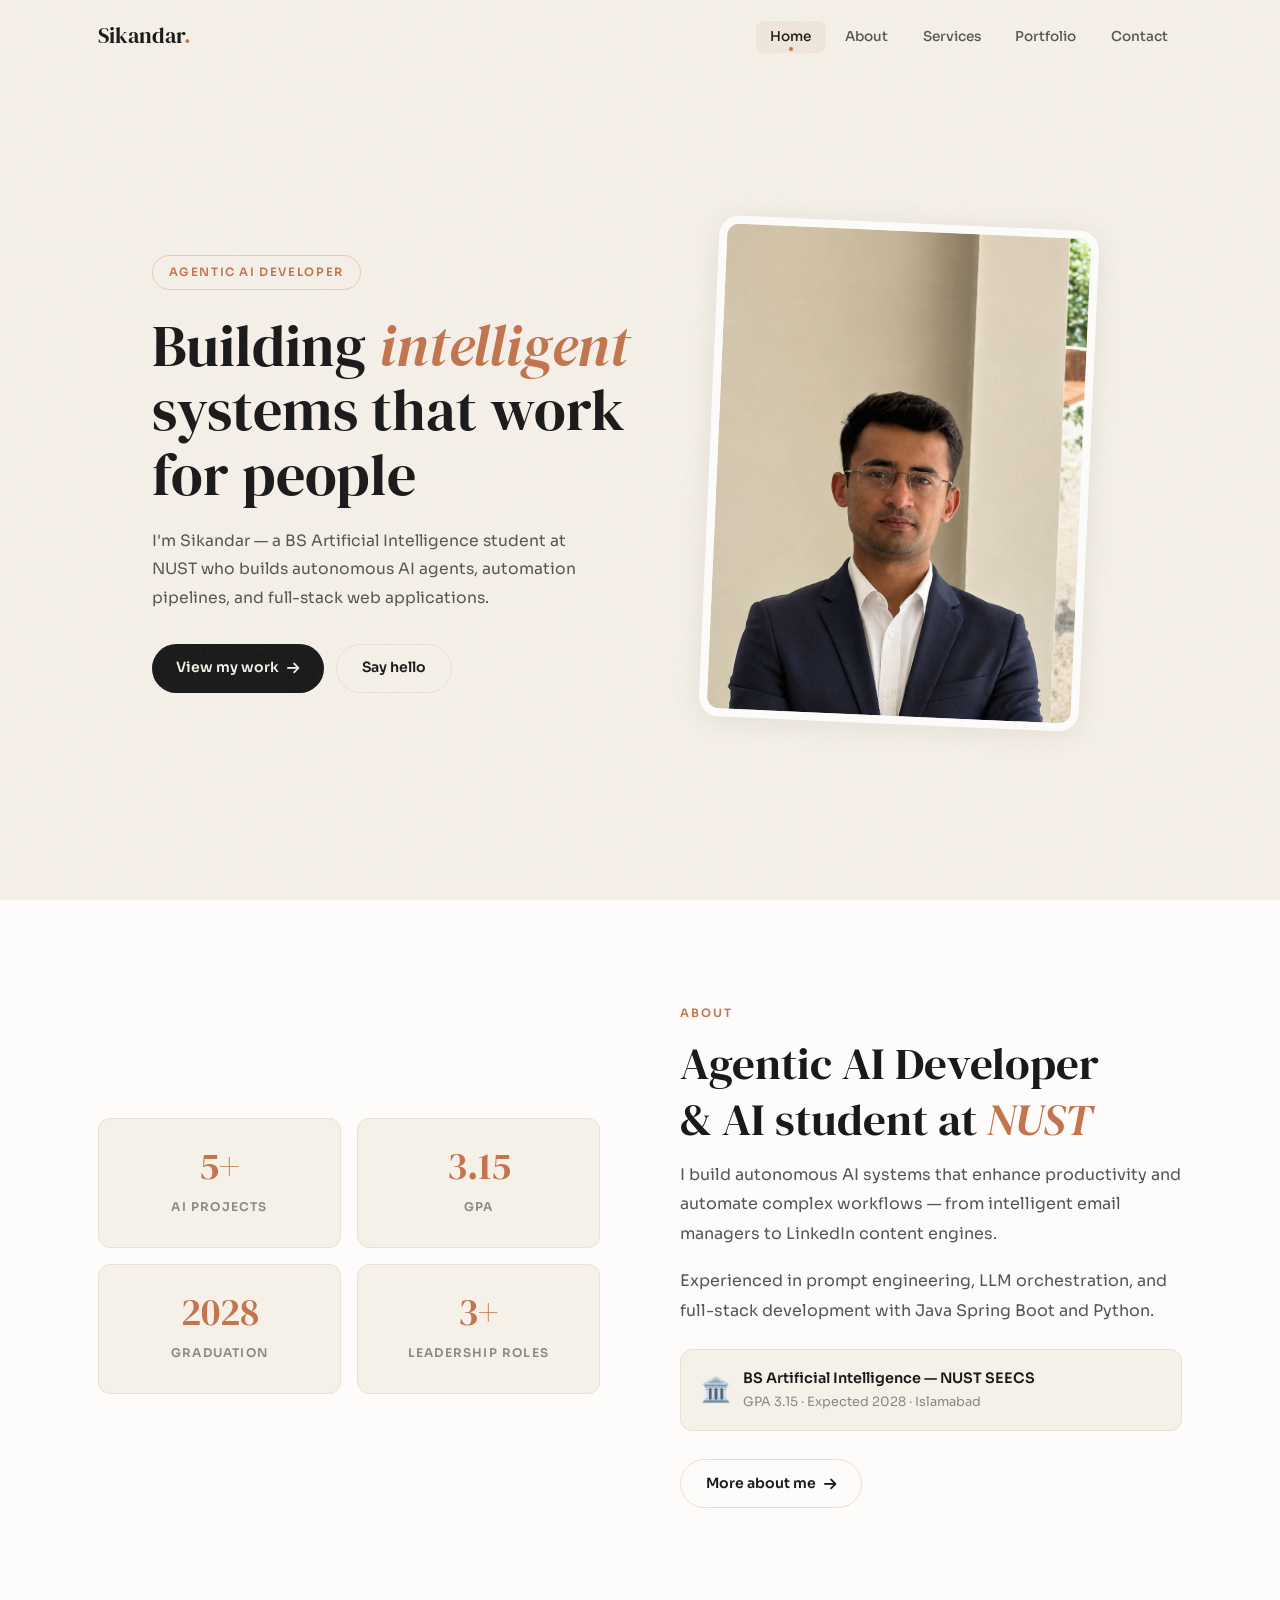
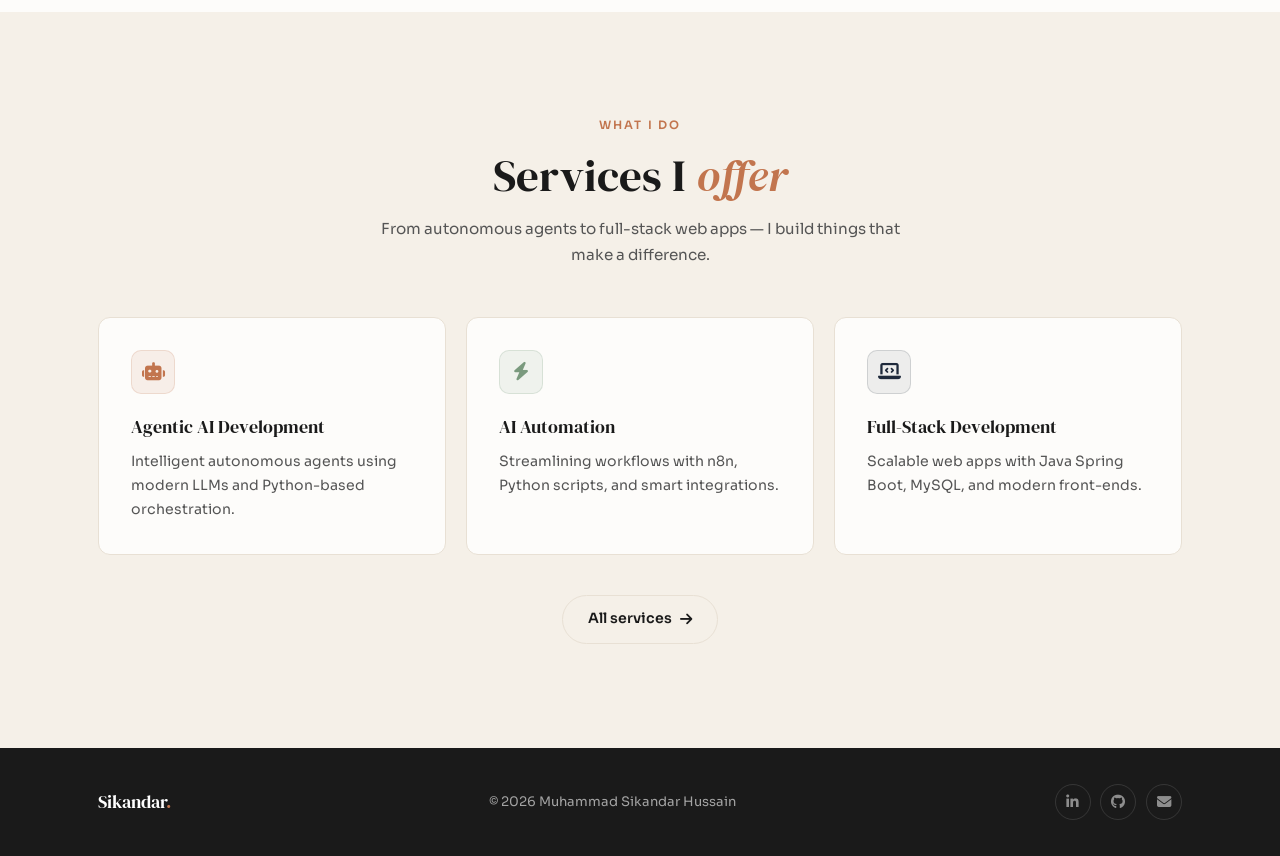
==== commit ecf95844: "Remove hero float card and add subtle tilt to profile picture" ====
--- a/index.html
+++ b/index.html
@@ -45,13 +45,6 @@
         <div class="hero-photo reveal d2">
           <div class="hero-photo-frame">
             <img src="profile.png" alt="Muhammad Sikandar Hussain">
-          </div>
-          <div class="hero-float-card">
-            <span class="emoji">🎓</span>
-            <div class="text">
-              <strong>NUST — SEECS</strong>
-              BS Artificial Intelligence
-            </div>
           </div>
         </div>
 
--- a/style.css
+++ b/style.css
@@ -271,8 +271,14 @@
   border-radius: var(--radius-lg);
   overflow:hidden;
   box-shadow: var(--shadow-card);
-  border: 6px solid var(--warm-white);
+  border: 8px solid var(--warm-white);
   max-width:380px;
+  transform: rotate(2.5deg);
+  transition: transform .4s var(--ease), box-shadow .4s var(--ease);
+}
+.hero-photo-frame:hover {
+  transform: rotate(0deg) translateY(-5px);
+  box-shadow: 0 12px 40px rgba(30,30,30,.12);
 }
 
 .hero-photo-frame img {
@@ -281,27 +287,6 @@
   object-fit:cover;
   object-position:top;
   filter: saturate(.92) contrast(1.02);
-}
-
-.hero-float-card {
-  position:absolute;
-  bottom:-16px; left:-32px;
-  background:var(--warm-white);
-  border: 1px solid var(--sand);
-  border-radius:var(--radius);
-  padding: .85rem 1.2rem;
-  display:flex; align-items:center; gap:10px;
-  box-shadow:var(--shadow-card);
-  animation: gentleFloat 5s ease-in-out infinite alternate;
-}
-
-.hero-float-card .emoji { font-size:1.3rem; }
-.hero-float-card .text { font-size:.78rem; color:var(--slate); line-height:1.4; }
-.hero-float-card .text strong { display:block; color:var(--charcoal); font-size:.88rem; }
-
-@keyframes gentleFloat {
-  0% { transform:translateY(0); }
-  100% { transform:translateY(-6px); }
 }
 
 /* ================================================================
@@ -907,7 +892,6 @@
   .hero-text { text-align:center; margin:0 auto; }
   .hero-desc { margin:0 auto 2rem; }
   .hero-buttons { justify-content:center; }
-  .hero-float-card { left:auto; right:-16px; }
   .about-photo-col { position:static; max-width:400px; margin:0 auto; }
   .skills-cols { grid-template-columns:1fr; }
   .process-steps { grid-template-columns:1fr 1fr; }
@@ -930,7 +914,6 @@
   .hamburger { display:flex; }
 
   .hero-grid { text-align:center; }
-  .hero-float-card { position:static; margin:1.5rem auto 0; width:fit-content; }
 
   .services-grid, .proj-grid, .lead-grid { grid-template-columns:1fr; }
   .process-steps { grid-template-columns:1fr; }
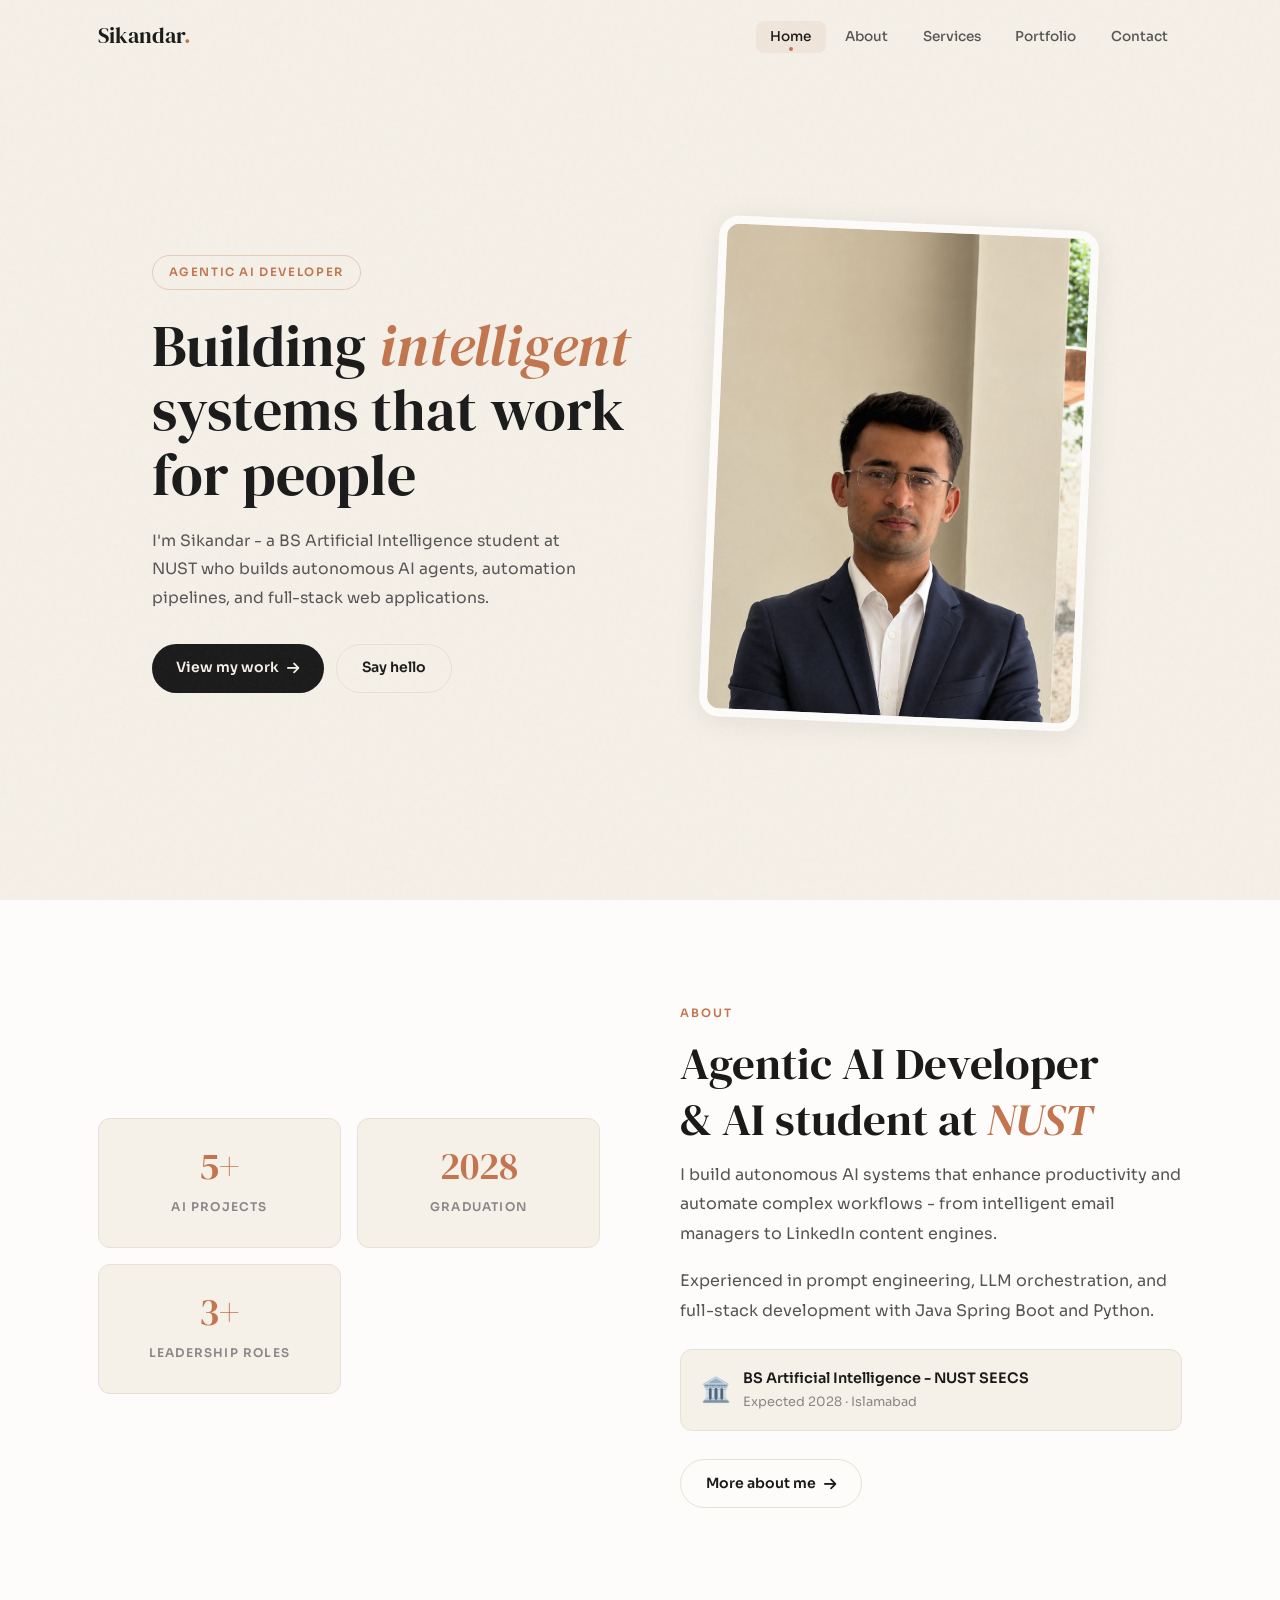
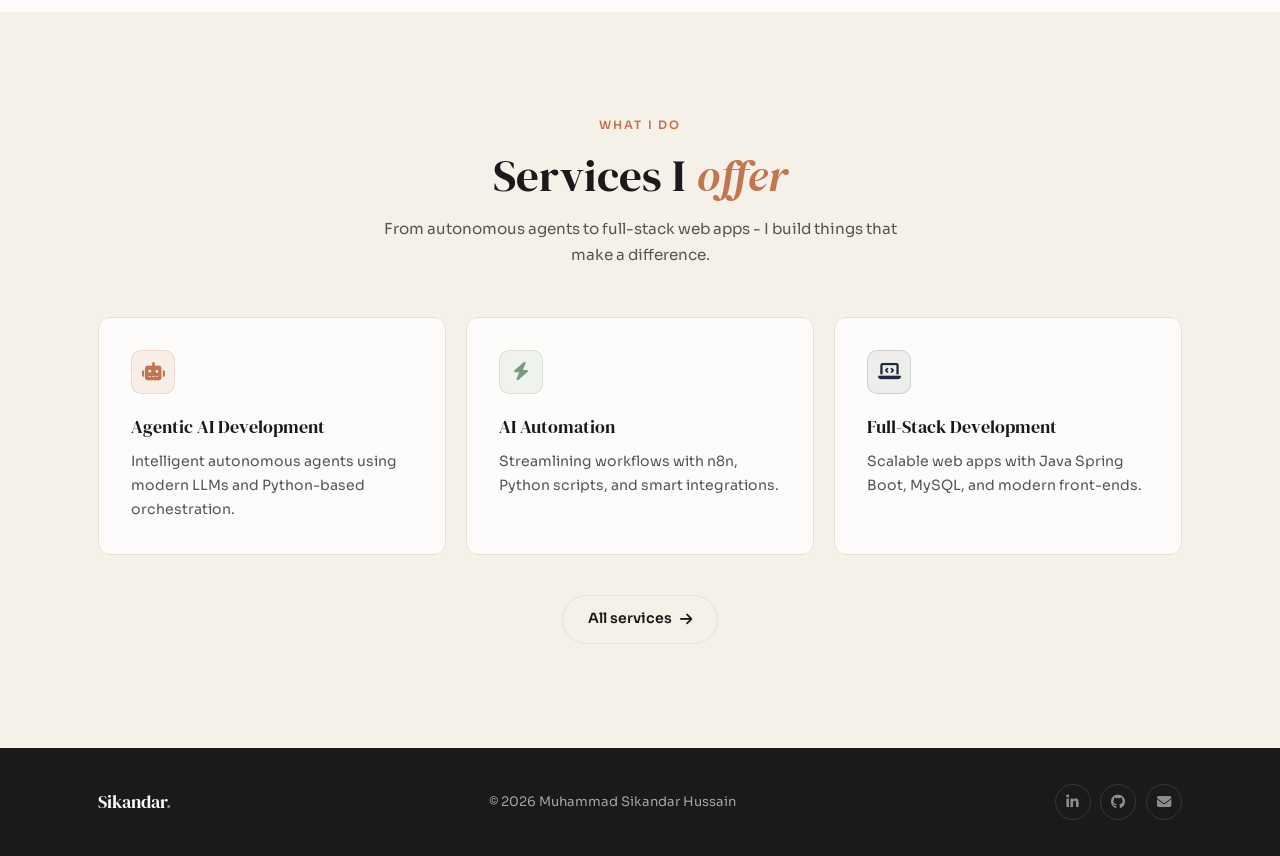
==== commit e53f33c0: "removed m dashes" ====
--- a/index.html
+++ b/index.html
@@ -3,8 +3,8 @@
 <head>
   <meta charset="UTF-8">
   <meta name="viewport" content="width=device-width, initial-scale=1.0">
-  <meta name="description" content="Muhammad Sikandar Hussain — Agentic AI Developer and BS AI student at NUST-SEECS, Islamabad.">
-  <title>Sikandar Hussain — Agentic AI Developer</title>
+  <meta name="description" content="Muhammad Sikandar Hussain - Agentic AI Developer and BS AI student at NUST-SEECS, Islamabad.">
+  <title>Sikandar Hussain - Agentic AI Developer</title>
   <link rel="stylesheet" href="style.css">
   <link rel="stylesheet" href="https://cdnjs.cloudflare.com/ajax/libs/font-awesome/6.4.0/css/all.min.css">
 </head>
@@ -35,7 +35,7 @@
         <div class="hero-text reveal">
           <span class="hero-tag">Agentic AI Developer</span>
           <h1 class="hero-heading">Building <em>intelligent</em><br>systems that work<br>for people</h1>
-          <p class="hero-desc">I'm Sikandar — a BS Artificial Intelligence student at NUST who builds autonomous AI agents, automation pipelines, and full-stack web applications.</p>
+          <p class="hero-desc">I'm Sikandar - a BS Artificial Intelligence student at NUST who builds autonomous AI agents, automation pipelines, and full-stack web applications.</p>
           <div class="hero-buttons">
             <a href="projects.html" class="btn btn-fill">View my work <i class="fas fa-arrow-right"></i></a>
             <a href="contact.html" class="btn btn-outline">Say hello</a>
@@ -62,10 +62,7 @@
             <span class="number">5+</span>
             <span class="label">AI Projects</span>
           </div>
-          <div class="num-card">
-            <span class="number">3.15</span>
-            <span class="label">GPA</span>
-          </div>
+
           <div class="num-card">
             <span class="number">2028</span>
             <span class="label">Graduation</span>
@@ -79,14 +76,14 @@
         <div class="about-text reveal d2">
           <span class="section-label">About</span>
           <h2 class="section-heading">Agentic AI Developer<br>& AI student at <em>NUST</em></h2>
-          <p>I build autonomous AI systems that enhance productivity and automate complex workflows — from intelligent email managers to LinkedIn content engines.</p>
+          <p>I build autonomous AI systems that enhance productivity and automate complex workflows - from intelligent email managers to LinkedIn content engines.</p>
           <p>Experienced in prompt engineering, LLM orchestration, and full-stack development with Java Spring Boot and Python.</p>
 
           <div class="edu-pill">
             <span class="icon">🏛️</span>
             <div class="info">
-              <h4>BS Artificial Intelligence — NUST SEECS</h4>
-              <p>GPA 3.15 · Expected 2028 · Islamabad</p>
+              <h4>BS Artificial Intelligence - NUST SEECS</h4>
+              <p>Expected 2028 · Islamabad</p>
             </div>
           </div>
 
@@ -105,7 +102,7 @@
       <div class="services-head reveal">
         <span class="section-label">What I do</span>
         <h2 class="section-heading">Services I <em>offer</em></h2>
-        <p class="section-sub">From autonomous agents to full-stack web apps — I build things that make a difference.</p>
+        <p class="section-sub">From autonomous agents to full-stack web apps - I build things that make a difference.</p>
       </div>
 
       <div class="services-grid">
--- a/style.css
+++ b/style.css
@@ -1,5 +1,5 @@
 /* ================================================================
-   SIKANDAR HUSSAIN — PORTFOLIO
+   SIKANDAR HUSSAIN - PORTFOLIO
    Warm Editorial Design · 2026
    ================================================================ */
 
@@ -7,34 +7,43 @@
 
 /* ── Tokens ── */
 :root {
-  --cream:       #f5f0e8;
+  --cream: #f5f0e8;
   --cream-light: #faf7f2;
-  --warm-white:  #fdfcfa;
-  --sand:        #e8e0d4;
-  --stone:       #d4cbbf;
-  --charcoal:    #1a1a1a;
-  --ink:         #2c2c2c;
-  --slate:       #555;
-  --muted:       #888;
-  --terracotta:  #c2754e;
-  --terra-light: rgba(194,117,78,.1);
-  --sage:        #7a9a7e;
-  --sage-light:  rgba(122,154,126,.1);
-  --navy:        #1e293b;
-
-  --font-sans:   'Sora', system-ui, sans-serif;
-  --font-serif:  'DM Serif Display', Georgia, serif;
-
-  --radius:      12px;
-  --radius-lg:   20px;
-  --shadow-soft: 0 2px 20px rgba(30,30,30,.06);
-  --shadow-card: 0 4px 30px rgba(30,30,30,.08);
-  --ease:        cubic-bezier(.4,0,.2,1);
+  --warm-white: #fdfcfa;
+  --sand: #e8e0d4;
+  --stone: #d4cbbf;
+  --charcoal: #1a1a1a;
+  --ink: #2c2c2c;
+  --slate: #555;
+  --muted: #888;
+  --terracotta: #c2754e;
+  --terra-light: rgba(194, 117, 78, .1);
+  --sage: #7a9a7e;
+  --sage-light: rgba(122, 154, 126, .1);
+  --navy: #1e293b;
+
+  --font-sans: 'Sora', system-ui, sans-serif;
+  --font-serif: 'DM Serif Display', Georgia, serif;
+
+  --radius: 12px;
+  --radius-lg: 20px;
+  --shadow-soft: 0 2px 20px rgba(30, 30, 30, .06);
+  --shadow-card: 0 4px 30px rgba(30, 30, 30, .08);
+  --ease: cubic-bezier(.4, 0, .2, 1);
 }
 
 /* ── Reset ── */
-*,*::before,*::after { margin:0; padding:0; box-sizing:border-box; }
-html { scroll-behavior:smooth; }
+*,
+*::before,
+*::after {
+  margin: 0;
+  padding: 0;
+  box-sizing: border-box;
+}
+
+html {
+  scroll-behavior: smooth;
+}
 
 body {
   font-family: var(--font-sans);
@@ -48,23 +57,48 @@
 /* Subtle noise texture */
 body::before {
   content: '';
-  position: fixed; inset:0; z-index: 9999;
+  position: fixed;
+  inset: 0;
+  z-index: 9999;
   pointer-events: none;
   opacity: .035;
   background-image: url("data:image/svg+xml,%3Csvg viewBox='0 0 256 256' xmlns='http://www.w3.org/2000/svg'%3E%3Cfilter id='n'%3E%3CfeTurbulence type='fractalNoise' baseFrequency='0.85' numOctaves='4' stitchTiles='stitch'/%3E%3C/filter%3E%3Crect width='100%25' height='100%25' filter='url(%23n)'/%3E%3C/svg%3E");
   background-repeat: repeat;
 }
 
-img { display:block; max-width:100%; }
-a   { text-decoration:none; color:inherit; }
-ul  { list-style:none; }
-
-.container { max-width:1140px; margin:0 auto; padding:0 28px; }
+img {
+  display: block;
+  max-width: 100%;
+}
+
+a {
+  text-decoration: none;
+  color: inherit;
+}
+
+ul {
+  list-style: none;
+}
+
+.container {
+  max-width: 1140px;
+  margin: 0 auto;
+  padding: 0 28px;
+}
 
 /* ── Scrollbar ── */
-::-webkit-scrollbar       { width:5px; }
-::-webkit-scrollbar-track { background:var(--cream); }
-::-webkit-scrollbar-thumb { background:var(--stone); border-radius:3px; }
+::-webkit-scrollbar {
+  width: 5px;
+}
+
+::-webkit-scrollbar-track {
+  background: var(--cream);
+}
+
+::-webkit-scrollbar-thumb {
+  background: var(--stone);
+  border-radius: 3px;
+}
 
 /* ================================================================
    TYPOGRAPHY
@@ -81,7 +115,7 @@
 
 .section-heading {
   font-family: var(--font-serif);
-  font-size: clamp(1.9rem,4vw,2.8rem);
+  font-size: clamp(1.9rem, 4vw, 2.8rem);
   font-weight: 400;
   color: var(--charcoal);
   line-height: 1.25;
@@ -104,28 +138,42 @@
    NAVIGATION
    ================================================================ */
 nav {
-  position: fixed; top:0; left:0; right:0; z-index:1000;
+  position: fixed;
+  top: 0;
+  left: 0;
+  right: 0;
+  z-index: 1000;
   padding: 1.1rem 0;
   transition: background .35s var(--ease), box-shadow .35s;
 }
 
 nav.scrolled {
-  background: rgba(245,240,232,.92);
+  background: rgba(245, 240, 232, .92);
   backdrop-filter: blur(16px);
   -webkit-backdrop-filter: blur(16px);
   box-shadow: 0 1px 0 var(--sand);
 }
 
-nav .container { display:flex; align-items:center; justify-content:space-between; }
+nav .container {
+  display: flex;
+  align-items: center;
+  justify-content: space-between;
+}
 
 .logo {
   font-family: var(--font-serif);
   font-size: 1.35rem;
   color: var(--charcoal);
 }
-.logo span { color: var(--terracotta); }
-
-.nav-links { display:flex; gap:.35rem; }
+
+.logo span {
+  color: var(--terracotta);
+}
+
+.nav-links {
+  display: flex;
+  gap: .35rem;
+}
 
 .nav-links a {
   font-size: .85rem;
@@ -140,38 +188,67 @@
 .nav-links a:hover,
 .nav-links a.active {
   color: var(--charcoal);
-  background: rgba(194,117,78,.08);
+  background: rgba(194, 117, 78, .08);
 }
 
 .nav-links a.active::after {
   content: '';
-  position: absolute; bottom:2px; left:50%; transform:translateX(-50%);
-  width: 4px; height: 4px;
+  position: absolute;
+  bottom: 2px;
+  left: 50%;
+  transform: translateX(-50%);
+  width: 4px;
+  height: 4px;
   background: var(--terracotta);
   border-radius: 50%;
 }
 
 /* Hamburger */
 .hamburger {
-  display:none; flex-direction:column; gap:5px; cursor:pointer;
-  border:none; background:transparent; padding:4px;
-}
+  display: none;
+  flex-direction: column;
+  gap: 5px;
+  cursor: pointer;
+  border: none;
+  background: transparent;
+  padding: 4px;
+}
+
 .hamburger span {
-  display:block; width:22px; height:2px;
-  background:var(--charcoal); border-radius:2px;
+  display: block;
+  width: 22px;
+  height: 2px;
+  background: var(--charcoal);
+  border-radius: 2px;
   transition: transform .3s, opacity .3s;
 }
-.hamburger.open span:nth-child(1) { transform:translateY(7px) rotate(45deg); }
-.hamburger.open span:nth-child(2) { opacity:0; }
-.hamburger.open span:nth-child(3) { transform:translateY(-7px) rotate(-45deg); }
+
+.hamburger.open span:nth-child(1) {
+  transform: translateY(7px) rotate(45deg);
+}
+
+.hamburger.open span:nth-child(2) {
+  opacity: 0;
+}
+
+.hamburger.open span:nth-child(3) {
+  transform: translateY(-7px) rotate(-45deg);
+}
 
 /* ================================================================
    BUTTONS
    ================================================================ */
 .btn {
-  display:inline-flex; align-items:center; gap:8px;
-  font-family:var(--font-sans); font-size:.88rem; font-weight:600;
-  padding:.72rem 1.55rem; border-radius:50px; border:none; cursor:pointer;
+  display: inline-flex;
+  align-items: center;
+  gap: 8px;
+  font-family: var(--font-sans);
+  font-size: .88rem;
+  font-weight: 600;
+  padding: .72rem 1.55rem;
+  border-radius: 50px;
+  border: none;
+  cursor: pointer;
   transition: transform .3s var(--ease), box-shadow .3s, background .3s;
 }
 
@@ -179,10 +256,11 @@
   background: var(--charcoal);
   color: var(--cream);
 }
+
 .btn-fill:hover {
   background: var(--terracotta);
   transform: translateY(-2px);
-  box-shadow: 0 8px 24px rgba(194,117,78,.25);
+  box-shadow: 0 8px 24px rgba(194, 117, 78, .25);
 }
 
 .btn-outline {
@@ -190,6 +268,7 @@
   color: var(--charcoal);
   border: 1.5px solid var(--sand);
 }
+
 .btn-outline:hover {
   border-color: var(--terracotta);
   color: var(--terracotta);
@@ -200,92 +279,119 @@
    SCROLL REVEAL
    ================================================================ */
 .reveal {
-  opacity:0; transform:translateY(24px);
+  opacity: 0;
+  transform: translateY(24px);
   transition: opacity .65s var(--ease), transform .65s var(--ease);
 }
-.reveal.vis { opacity:1; transform:translateY(0); }
-.d1 { transition-delay:.1s; }
-.d2 { transition-delay:.2s; }
-.d3 { transition-delay:.3s; }
-.d4 { transition-delay:.4s; }
+
+.reveal.vis {
+  opacity: 1;
+  transform: translateY(0);
+}
+
+.d1 {
+  transition-delay: .1s;
+}
+
+.d2 {
+  transition-delay: .2s;
+}
+
+.d3 {
+  transition-delay: .3s;
+}
+
+.d4 {
+  transition-delay: .4s;
+}
 
 /* ================================================================
    HERO
    ================================================================ */
 .hero {
-  min-height:100vh;
-  display:flex; align-items:center;
+  min-height: 100vh;
+  display: flex;
+  align-items: center;
   padding: 7rem 0 4rem;
 }
 
 .hero-grid {
-  display:grid;
+  display: grid;
   grid-template-columns: 1fr 420px;
   gap: 5rem;
-  align-items:center;
-}
-
-.hero-text { max-width:540px; }
+  align-items: center;
+}
+
+.hero-text {
+  max-width: 540px;
+}
 
 .hero-tag {
-  display:inline-block;
-  font-size:.72rem; font-weight:600;
-  letter-spacing:.14em; text-transform:uppercase;
-  color:var(--terracotta);
-  padding:.4rem 1rem;
-  border:1px solid rgba(194,117,78,.3);
-  border-radius:50px;
-  margin-bottom:1.5rem;
+  display: inline-block;
+  font-size: .72rem;
+  font-weight: 600;
+  letter-spacing: .14em;
+  text-transform: uppercase;
+  color: var(--terracotta);
+  padding: .4rem 1rem;
+  border: 1px solid rgba(194, 117, 78, .3);
+  border-radius: 50px;
+  margin-bottom: 1.5rem;
 }
 
 .hero-heading {
-  font-family:var(--font-serif);
-  font-size:clamp(2.4rem,5.5vw,3.6rem);
-  font-weight:400;
-  line-height:1.12;
-  color:var(--charcoal);
-  margin-bottom:1.25rem;
+  font-family: var(--font-serif);
+  font-size: clamp(2.4rem, 5.5vw, 3.6rem);
+  font-weight: 400;
+  line-height: 1.12;
+  color: var(--charcoal);
+  margin-bottom: 1.25rem;
 }
 
 .hero-heading em {
-  font-style:italic;
-  color:var(--terracotta);
+  font-style: italic;
+  color: var(--terracotta);
 }
 
 .hero-desc {
-  font-size:.98rem;
-  color:var(--slate);
-  line-height:1.8;
-  margin-bottom:2rem;
-  max-width:440px;
-}
-
-.hero-buttons { display:flex; gap:.75rem; flex-wrap:wrap; }
+  font-size: .98rem;
+  color: var(--slate);
+  line-height: 1.8;
+  margin-bottom: 2rem;
+  max-width: 440px;
+}
+
+.hero-buttons {
+  display: flex;
+  gap: .75rem;
+  flex-wrap: wrap;
+}
 
 /* Photo column */
 .hero-photo {
-  position:relative;
+  position: relative;
 }
 
 .hero-photo-frame {
   border-radius: var(--radius-lg);
-  overflow:hidden;
+  overflow: hidden;
   box-shadow: var(--shadow-card);
   border: 8px solid var(--warm-white);
-  max-width:380px;
+  max-width: 380px;
   transform: rotate(2.5deg);
   transition: transform .4s var(--ease), box-shadow .4s var(--ease);
 }
+
 .hero-photo-frame:hover {
   transform: rotate(0deg) translateY(-5px);
-  box-shadow: 0 12px 40px rgba(30,30,30,.12);
+  box-shadow: 0 12px 40px rgba(30, 30, 30, .12);
 }
 
 .hero-photo-frame img {
-  width:100%;
+  width: 100%;
   aspect-ratio: 3/4;
-  object-fit:cover;
-  object-position:top;
+  object-fit: cover;
+  object-position: top;
   filter: saturate(.92) contrast(1.02);
 }
 
@@ -298,65 +404,82 @@
 }
 
 .about-inner {
-  display:grid;
+  display: grid;
   grid-template-columns: 1fr 1fr;
   gap: 5rem;
-  align-items:center;
+  align-items: center;
 }
 
 .about-numbers {
-  display:grid;
+  display: grid;
   grid-template-columns: 1fr 1fr;
   gap: 1rem;
 }
 
 .num-card {
   background: var(--cream);
-  border:1px solid var(--sand);
-  border-radius:var(--radius);
-  padding:1.75rem;
-  text-align:center;
+  border: 1px solid var(--sand);
+  border-radius: var(--radius);
+  padding: 1.75rem;
+  text-align: center;
   transition: transform .3s var(--ease), box-shadow .3s;
 }
+
 .num-card:hover {
-  transform:translateY(-4px);
-  box-shadow:var(--shadow-card);
+  transform: translateY(-4px);
+  box-shadow: var(--shadow-card);
 }
 
 .num-card .number {
-  font-family:var(--font-serif);
-  font-size:2.4rem;
-  color:var(--terracotta);
-  display:block;
-  line-height:1;
-  margin-bottom:.4rem;
+  font-family: var(--font-serif);
+  font-size: 2.4rem;
+  color: var(--terracotta);
+  display: block;
+  line-height: 1;
+  margin-bottom: .4rem;
 }
 
 .num-card .label {
-  font-size:.75rem;
-  color:var(--muted);
-  text-transform:uppercase;
-  letter-spacing:.1em;
-  font-weight:600;
+  font-size: .75rem;
+  color: var(--muted);
+  text-transform: uppercase;
+  letter-spacing: .1em;
+  font-weight: 600;
 }
 
 .about-text p {
-  color:var(--slate);
-  line-height:1.85;
-  margin-bottom:1rem;
+  color: var(--slate);
+  line-height: 1.85;
+  margin-bottom: 1rem;
 }
 
 .edu-pill {
-  display:flex; align-items:center; gap:12px;
-  background:var(--cream);
-  border:1px solid var(--sand);
-  border-radius:var(--radius);
-  padding:1rem 1.25rem;
-  margin-top:1.5rem;
-}
-.edu-pill .icon { font-size:1.5rem; flex-shrink:0; }
-.edu-pill .info h4 { font-size:.9rem; font-weight:600; color:var(--charcoal); }
-.edu-pill .info p { font-size:.8rem; color:var(--muted); margin:0; }
+  display: flex;
+  align-items: center;
+  gap: 12px;
+  background: var(--cream);
+  border: 1px solid var(--sand);
+  border-radius: var(--radius);
+  padding: 1rem 1.25rem;
+  margin-top: 1.5rem;
+}
+
+.edu-pill .icon {
+  font-size: 1.5rem;
+  flex-shrink: 0;
+}
+
+.edu-pill .info h4 {
+  font-size: .9rem;
+  font-weight: 600;
+  color: var(--charcoal);
+}
+
+.edu-pill .info p {
+  font-size: .8rem;
+  color: var(--muted);
+  margin: 0;
+}
 
 /* ================================================================
    SERVICES
@@ -365,61 +488,73 @@
   padding: 6.5rem 0;
 }
 
-.services-head { text-align:center; margin-bottom:3rem; }
-.services-head .section-sub { margin:0 auto; }
+.services-head {
+  text-align: center;
+  margin-bottom: 3rem;
+}
+
+.services-head .section-sub {
+  margin: 0 auto;
+}
 
 .services-grid {
-  display:grid;
-  grid-template-columns: repeat(auto-fill,minmax(300px,1fr));
-  gap:1.25rem;
+  display: grid;
+  grid-template-columns: repeat(auto-fill, minmax(300px, 1fr));
+  gap: 1.25rem;
 }
 
 .svc-card {
-  background:var(--warm-white);
-  border:1px solid var(--sand);
-  border-radius:var(--radius);
-  padding:2rem;
+  background: var(--warm-white);
+  border: 1px solid var(--sand);
+  border-radius: var(--radius);
+  padding: 2rem;
   transition: transform .3s var(--ease), box-shadow .3s, border-color .3s;
 }
+
 .svc-card:hover {
-  transform:translateY(-6px);
-  box-shadow:var(--shadow-card);
-  border-color:var(--terracotta);
+  transform: translateY(-6px);
+  box-shadow: var(--shadow-card);
+  border-color: var(--terracotta);
 }
 
 .svc-icon {
-  width:44px; height:44px;
-  border-radius:10px;
-  display:flex; align-items:center; justify-content:center;
-  font-size:1.15rem;
-  margin-bottom:1.1rem;
-  color:var(--terracotta);
-  background:var(--terra-light);
-  border:1px solid rgba(194,117,78,.18);
-}
+  width: 44px;
+  height: 44px;
+  border-radius: 10px;
+  display: flex;
+  align-items: center;
+  justify-content: center;
+  font-size: 1.15rem;
+  margin-bottom: 1.1rem;
+  color: var(--terracotta);
+  background: var(--terra-light);
+  border: 1px solid rgba(194, 117, 78, .18);
+}
+
 .svc-card.sage .svc-icon {
-  color:var(--sage);
-  background:var(--sage-light);
-  border-color:rgba(122,154,126,.2);
-}
+  color: var(--sage);
+  background: var(--sage-light);
+  border-color: rgba(122, 154, 126, .2);
+}
+
 .svc-card.navy .svc-icon {
-  color:var(--navy);
-  background:rgba(30,41,59,.07);
-  border-color:rgba(30,41,59,.15);
+  color: var(--navy);
+  background: rgba(30, 41, 59, .07);
+  border-color: rgba(30, 41, 59, .15);
 }
 
 .svc-card h3 {
-  font-family:var(--font-serif);
-  font-size:1.12rem;
-  font-weight:400;
-  color:var(--charcoal);
-  margin-bottom:.5rem;
+  font-family: var(--font-serif);
+  font-size: 1.12rem;
+  font-weight: 400;
+  color: var(--charcoal);
+  margin-bottom: .5rem;
 }
 
 .svc-card p {
-  font-size:.88rem;
-  color:var(--slate);
-  line-height:1.7;
+  font-size: .88rem;
+  color: var(--slate);
+  line-height: 1.7;
 }
 
 /* ================================================================
@@ -427,503 +562,854 @@
    ================================================================ */
 .page-hero {
   padding: 9rem 0 4.5rem;
-  background:var(--warm-white);
-  text-align:center;
-  border-bottom:1px solid var(--sand);
-}
-
-.page-hero .section-heading { margin-bottom:.5rem; }
-.page-hero .section-sub { margin:0 auto; }
+  background: var(--warm-white);
+  text-align: center;
+  border-bottom: 1px solid var(--sand);
+}
+
+.page-hero .section-heading {
+  margin-bottom: .5rem;
+}
+
+.page-hero .section-sub {
+  margin: 0 auto;
+}
 
 /* ================================================================
    ABOUT PAGE
    ================================================================ */
-.about-main { padding:6rem 0; }
+.about-main {
+  padding: 6rem 0;
+}
 
 .about-layout {
-  display:grid;
-  grid-template-columns:1fr 1.3fr;
-  gap:5rem;
-  align-items:start;
-}
-
-.about-photo-col { position:sticky; top:100px; }
+  display: grid;
+  grid-template-columns: 1fr 1.3fr;
+  gap: 5rem;
+  align-items: start;
+}
+
+.about-photo-col {
+  position: sticky;
+  top: 100px;
+}
 
 .about-photo-wrap {
-  border-radius:var(--radius-lg);
-  overflow:hidden;
-  box-shadow:var(--shadow-card);
-  border:6px solid var(--warm-white);
-}
+  border-radius: var(--radius-lg);
+  overflow: hidden;
+  box-shadow: var(--shadow-card);
+  border: 6px solid var(--warm-white);
+}
+
 .about-photo-wrap img {
-  width:100%;
-  aspect-ratio:3/4;
-  object-fit:cover;
-  object-position:top;
+  width: 100%;
+  aspect-ratio: 3/4;
+  object-fit: cover;
+  object-position: top;
 }
 
 .about-text p {
-  color:var(--slate);
-  line-height:1.85;
-  margin-bottom:1.1rem;
-}
-
-.about-text .section-label { margin-top:0; }
+  color: var(--slate);
+  line-height: 1.85;
+  margin-bottom: 1.1rem;
+}
+
+.about-text .section-label {
+  margin-top: 0;
+}
 
 /* Skills */
-.skills-band { padding:6rem 0; background:var(--warm-white); }
+.skills-band {
+  padding: 6rem 0;
+  background: var(--warm-white);
+}
 
 .skills-cols {
-  display:grid;
-  grid-template-columns:1fr 1fr;
-  gap:2.5rem;
-  margin-top:3rem;
+  display: grid;
+  grid-template-columns: 1fr 1fr;
+  gap: 2.5rem;
+  margin-top: 3rem;
 }
 
 .skill-group h3 {
-  font-family:var(--font-serif);
-  font-size:1.05rem; font-weight:400;
-  color:var(--charcoal);
-  margin-bottom:1.25rem;
-  padding-bottom:.65rem;
-  border-bottom:1px solid var(--sand);
-}
-
-.skill-row { margin-bottom:1.1rem; }
-.skill-row .top { display:flex; justify-content:space-between; margin-bottom:.4rem; }
-.skill-row .top span { font-size:.85rem; color:var(--slate); font-weight:500; }
-.skill-row .top .pct { color:var(--terracotta); font-weight:600; }
+  font-family: var(--font-serif);
+  font-size: 1.05rem;
+  font-weight: 400;
+  color: var(--charcoal);
+  margin-bottom: 1.25rem;
+  padding-bottom: .65rem;
+  border-bottom: 1px solid var(--sand);
+}
+
+.skill-row {
+  margin-bottom: 1.1rem;
+}
+
+.skill-row .top {
+  display: flex;
+  justify-content: space-between;
+  margin-bottom: .4rem;
+}
+
+.skill-row .top span {
+  font-size: .85rem;
+  color: var(--slate);
+  font-weight: 500;
+}
+
+.skill-row .top .pct {
+  color: var(--terracotta);
+  font-weight: 600;
+}
 
 .bar-track {
-  height:5px; background:var(--sand); border-radius:3px; overflow:hidden;
-}
+  height: 5px;
+  background: var(--sand);
+  border-radius: 3px;
+  overflow: hidden;
+}
+
 .bar-fill {
-  height:100%; border-radius:3px;
-  background:var(--charcoal);
-  width:0;
-  transition:width 1.1s var(--ease);
-}
-.bar-fill.terra { background:var(--terracotta); }
-.bar-fill.sage  { background:var(--sage); }
+  height: 100%;
+  border-radius: 3px;
+  background: var(--charcoal);
+  width: 0;
+  transition: width 1.1s var(--ease);
+}
+
+.bar-fill.terra {
+  background: var(--terracotta);
+}
+
+.bar-fill.sage {
+  background: var(--sage);
+}
 
 .tool-tags {
-  display:flex; flex-wrap:wrap; gap:.5rem;
-  margin-top:2.5rem;
-  justify-content:center;
-}
+  display: flex;
+  flex-wrap: wrap;
+  gap: .5rem;
+  margin-top: 2.5rem;
+  justify-content: center;
+}
+
 .tool-tag {
-  padding:.35rem .85rem;
-  font-size:.78rem; font-weight:500;
-  color:var(--slate);
-  background:var(--cream);
-  border:1px solid var(--sand);
-  border-radius:50px;
+  padding: .35rem .85rem;
+  font-size: .78rem;
+  font-weight: 500;
+  color: var(--slate);
+  background: var(--cream);
+  border: 1px solid var(--sand);
+  border-radius: 50px;
 }
 
 /* Leadership */
-.leadership-band { padding:6rem 0; }
+.leadership-band {
+  padding: 6rem 0;
+}
 
 .lead-grid {
-  display:grid;
-  grid-template-columns:repeat(auto-fill,minmax(300px,1fr));
-  gap:1.25rem;
-  margin-top:3rem;
+  display: grid;
+  grid-template-columns: repeat(auto-fill, minmax(300px, 1fr));
+  gap: 1.25rem;
+  margin-top: 3rem;
 }
 
 .lead-card {
-  background:var(--warm-white);
-  border:1px solid var(--sand);
-  border-radius:var(--radius);
-  padding:1.75rem;
+  background: var(--warm-white);
+  border: 1px solid var(--sand);
+  border-radius: var(--radius);
+  padding: 1.75rem;
   transition: transform .3s var(--ease), box-shadow .3s;
 }
-.lead-card:hover { transform:translateY(-4px); box-shadow:var(--shadow-card); }
+
+.lead-card:hover {
+  transform: translateY(-4px);
+  box-shadow: var(--shadow-card);
+}
 
 .role-tag {
-  display:inline-block;
-  padding:.25rem .75rem;
-  font-size:.7rem; font-weight:600;
-  text-transform:uppercase; letter-spacing:.1em;
-  border-radius:50px;
-  margin-bottom:.85rem;
-}
-.role-tag.terra { color:var(--terracotta); background:var(--terra-light); border:1px solid rgba(194,117,78,.2); }
-.role-tag.sage  { color:var(--sage);       background:var(--sage-light);  border:1px solid rgba(122,154,126,.2); }
-.role-tag.navy  { color:var(--navy);       background:rgba(30,41,59,.07); border:1px solid rgba(30,41,59,.12); }
-
-.lead-card h3 { font-family:var(--font-serif); font-size:1.08rem; font-weight:400; color:var(--charcoal); margin-bottom:.3rem; }
-.lead-card .org { font-size:.82rem; color:var(--terracotta); font-weight:500; margin-bottom:.7rem; }
-.lead-card p   { font-size:.85rem; color:var(--slate); line-height:1.7; }
+  display: inline-block;
+  padding: .25rem .75rem;
+  font-size: .7rem;
+  font-weight: 600;
+  text-transform: uppercase;
+  letter-spacing: .1em;
+  border-radius: 50px;
+  margin-bottom: .85rem;
+}
+
+.role-tag.terra {
+  color: var(--terracotta);
+  background: var(--terra-light);
+  border: 1px solid rgba(194, 117, 78, .2);
+}
+
+.role-tag.sage {
+  color: var(--sage);
+  background: var(--sage-light);
+  border: 1px solid rgba(122, 154, 126, .2);
+}
+
+.role-tag.navy {
+  color: var(--navy);
+  background: rgba(30, 41, 59, .07);
+  border: 1px solid rgba(30, 41, 59, .12);
+}
+
+.lead-card h3 {
+  font-family: var(--font-serif);
+  font-size: 1.08rem;
+  font-weight: 400;
+  color: var(--charcoal);
+  margin-bottom: .3rem;
+}
+
+.lead-card .org {
+  font-size: .82rem;
+  color: var(--terracotta);
+  font-weight: 500;
+  margin-bottom: .7rem;
+}
+
+.lead-card p {
+  font-size: .85rem;
+  color: var(--slate);
+  line-height: 1.7;
+}
 
 /* ================================================================
    PROJECTS
    ================================================================ */
-.projects-band { padding:6rem 0; }
+.projects-band {
+  padding: 6rem 0;
+}
 
 .filter-row {
-  display:flex; justify-content:center; gap:.4rem;
-  margin-top:1.5rem; flex-wrap:wrap;
-}
+  display: flex;
+  justify-content: center;
+  gap: .4rem;
+  margin-top: 1.5rem;
+  flex-wrap: wrap;
+}
+
 .filter-btn {
-  padding:.45rem 1.15rem;
-  font-size:.82rem; font-weight:500;
-  color:var(--slate);
-  background:var(--cream);
-  border:1px solid var(--sand);
-  border-radius:50px;
-  cursor:pointer;
-  transition:all .25s;
-}
+  padding: .45rem 1.15rem;
+  font-size: .82rem;
+  font-weight: 500;
+  color: var(--slate);
+  background: var(--cream);
+  border: 1px solid var(--sand);
+  border-radius: 50px;
+  cursor: pointer;
+  transition: all .25s;
+}
+
 .filter-btn:hover,
 .filter-btn.active {
-  color:var(--charcoal);
-  background:var(--terra-light);
-  border-color:rgba(194,117,78,.3);
+  color: var(--charcoal);
+  background: var(--terra-light);
+  border-color: rgba(194, 117, 78, .3);
 }
 
 .proj-grid {
-  display:grid;
-  grid-template-columns:repeat(auto-fill,minmax(330px,1fr));
-  gap:1.25rem;
-  margin-top:2.5rem;
+  display: grid;
+  grid-template-columns: repeat(auto-fill, minmax(330px, 1fr));
+  gap: 1.25rem;
+  margin-top: 2.5rem;
 }
 
 .proj-card {
-  background:var(--warm-white);
-  border:1px solid var(--sand);
-  border-radius:var(--radius);
-  overflow:hidden;
-  transition:transform .3s var(--ease), box-shadow .3s;
-}
-.proj-card:hover { transform:translateY(-6px); box-shadow:var(--shadow-card); }
-.proj-card.hidden { display:none; }
+  background: var(--warm-white);
+  border: 1px solid var(--sand);
+  border-radius: var(--radius);
+  overflow: hidden;
+  transition: transform .3s var(--ease), box-shadow .3s;
+}
+
+.proj-card:hover {
+  transform: translateY(-6px);
+  box-shadow: var(--shadow-card);
+}
+
+.proj-card.hidden {
+  display: none;
+}
 
 .proj-thumb {
-  position:relative; height:200px; overflow:hidden;
-}
+  position: relative;
+  height: 200px;
+  overflow: hidden;
+}
+
 .proj-thumb img {
-  width:100%; height:100%; object-fit:cover;
-  transition:transform .45s var(--ease);
-}
-.proj-card:hover .proj-thumb img { transform:scale(1.04); }
+  width: 100%;
+  height: 100%;
+  object-fit: cover;
+  transition: transform .45s var(--ease);
+}
+
+.proj-card:hover .proj-thumb img {
+  transform: scale(1.04);
+}
 
 .proj-thumb-overlay {
-  position:absolute; inset:0;
-  background:linear-gradient(transparent 40%,rgba(26,26,26,.75));
-  display:flex; align-items:flex-end; padding:1.1rem;
-  opacity:0; transition:opacity .3s;
-}
-.proj-card:hover .proj-thumb-overlay { opacity:1; }
+  position: absolute;
+  inset: 0;
+  background: linear-gradient(transparent 40%, rgba(26, 26, 26, .75));
+  display: flex;
+  align-items: flex-end;
+  padding: 1.1rem;
+  opacity: 0;
+  transition: opacity .3s;
+}
+
+.proj-card:hover .proj-thumb-overlay {
+  opacity: 1;
+}
 
 .proj-thumb-overlay a {
-  display:inline-flex; align-items:center; gap:5px;
-  padding:.35rem .8rem;
-  font-size:.78rem; font-weight:600;
-  background:rgba(255,255,255,.2);
-  backdrop-filter:blur(6px);
-  border:1px solid rgba(255,255,255,.3);
-  border-radius:50px;
-  color:#fff;
-  margin-right:.45rem;
-  transition:background .2s;
-}
-.proj-thumb-overlay a:hover { background:var(--terracotta); }
-
-.proj-body { padding:1.4rem; }
+  display: inline-flex;
+  align-items: center;
+  gap: 5px;
+  padding: .35rem .8rem;
+  font-size: .78rem;
+  font-weight: 600;
+  background: rgba(255, 255, 255, .2);
+  backdrop-filter: blur(6px);
+  border: 1px solid rgba(255, 255, 255, .3);
+  border-radius: 50px;
+  color: #fff;
+  margin-right: .45rem;
+  transition: background .2s;
+}
+
+.proj-thumb-overlay a:hover {
+  background: var(--terracotta);
+}
+
+.proj-body {
+  padding: 1.4rem;
+}
 
 .proj-meta {
-  display:flex; justify-content:space-between; align-items:center;
-  margin-bottom:.4rem;
-}
+  display: flex;
+  justify-content: space-between;
+  align-items: center;
+  margin-bottom: .4rem;
+}
+
 .proj-cat {
-  font-size:.7rem; font-weight:600;
-  text-transform:uppercase; letter-spacing:.1em;
-  color:var(--terracotta);
-}
+  font-size: .7rem;
+  font-weight: 600;
+  text-transform: uppercase;
+  letter-spacing: .1em;
+  color: var(--terracotta);
+}
+
 .feat-badge {
-  display:flex; align-items:center; gap:4px;
-  font-size:.68rem; font-weight:600;
-  color:var(--sage);
-  background:var(--sage-light);
-  border:1px solid rgba(122,154,126,.2);
-  padding:.18rem .6rem; border-radius:50px;
+  display: flex;
+  align-items: center;
+  gap: 4px;
+  font-size: .68rem;
+  font-weight: 600;
+  color: var(--sage);
+  background: var(--sage-light);
+  border: 1px solid rgba(122, 154, 126, .2);
+  padding: .18rem .6rem;
+  border-radius: 50px;
 }
 
 .proj-body h3 {
-  font-family:var(--font-serif);
-  font-size:1.08rem; font-weight:400;
-  color:var(--charcoal); margin-bottom:.4rem;
-}
+  font-family: var(--font-serif);
+  font-size: 1.08rem;
+  font-weight: 400;
+  color: var(--charcoal);
+  margin-bottom: .4rem;
+}
+
 .proj-body p {
-  font-size:.85rem; color:var(--slate);
-  line-height:1.65; margin-bottom:1rem;
-}
-
-.proj-tags { display:flex; flex-wrap:wrap; gap:.35rem; }
+  font-size: .85rem;
+  color: var(--slate);
+  line-height: 1.65;
+  margin-bottom: 1rem;
+}
+
+.proj-tags {
+  display: flex;
+  flex-wrap: wrap;
+  gap: .35rem;
+}
+
 .ptag {
-  padding:.22rem .65rem;
-  font-size:.72rem; font-weight:500;
-  color:var(--slate);
-  background:var(--cream);
-  border:1px solid var(--sand);
-  border-radius:50px;
+  padding: .22rem .65rem;
+  font-size: .72rem;
+  font-weight: 500;
+  color: var(--slate);
+  background: var(--cream);
+  border: 1px solid var(--sand);
+  border-radius: 50px;
 }
 
 /* CTA */
 .cta-band {
-  padding:5rem 0;
-  background:var(--warm-white);
-  text-align:center;
-  border-top:1px solid var(--sand);
-}
-.cta-band .section-heading { margin-bottom:.5rem; }
-.cta-band .section-sub { margin:0 auto 2rem; }
+  padding: 5rem 0;
+  background: var(--warm-white);
+  text-align: center;
+  border-top: 1px solid var(--sand);
+}
+
+.cta-band .section-heading {
+  margin-bottom: .5rem;
+}
+
+.cta-band .section-sub {
+  margin: 0 auto 2rem;
+}
 
 /* ================================================================
-   SERVICES PAGE — PROCESS
+   SERVICES PAGE - PROCESS
    ================================================================ */
 .process-band {
-  padding:6rem 0;
-  background:var(--warm-white);
-  text-align:center;
+  padding: 6rem 0;
+  background: var(--warm-white);
+  text-align: center;
 }
 
 .process-steps {
-  display:grid;
-  grid-template-columns:repeat(4,1fr);
-  gap:1.25rem;
-  margin-top:3rem;
-  position:relative;
-}
+  display: grid;
+  grid-template-columns: repeat(4, 1fr);
+  gap: 1.25rem;
+  margin-top: 3rem;
+  position: relative;
+}
+
 .process-steps::before {
-  content:'';
-  position:absolute; top:24px;
-  left:calc(12.5% + 24px); right:calc(12.5% + 24px);
-  height:1px;
-  background:var(--sand);
-}
-
-.step { text-align:center; padding:1rem .75rem; }
+  content: '';
+  position: absolute;
+  top: 24px;
+  left: calc(12.5% + 24px);
+  right: calc(12.5% + 24px);
+  height: 1px;
+  background: var(--sand);
+}
+
+.step {
+  text-align: center;
+  padding: 1rem .75rem;
+}
+
 .step-num {
-  width:48px; height:48px;
-  border-radius:50%;
-  background:var(--charcoal);
-  color:var(--cream);
-  font-family:var(--font-serif);
-  font-size:1.1rem;
-  display:flex; align-items:center; justify-content:center;
-  margin:0 auto 1rem;
-  position:relative;
-  z-index:1;
-}
-.step h3 { font-family:var(--font-serif); font-size:.98rem; font-weight:400; color:var(--charcoal); margin-bottom:.35rem; }
-.step p  { font-size:.82rem; color:var(--slate); line-height:1.65; }
+  width: 48px;
+  height: 48px;
+  border-radius: 50%;
+  background: var(--charcoal);
+  color: var(--cream);
+  font-family: var(--font-serif);
+  font-size: 1.1rem;
+  display: flex;
+  align-items: center;
+  justify-content: center;
+  margin: 0 auto 1rem;
+  position: relative;
+  z-index: 1;
+}
+
+.step h3 {
+  font-family: var(--font-serif);
+  font-size: .98rem;
+  font-weight: 400;
+  color: var(--charcoal);
+  margin-bottom: .35rem;
+}
+
+.step p {
+  font-size: .82rem;
+  color: var(--slate);
+  line-height: 1.65;
+}
 
 /* ================================================================
    CONTACT
    ================================================================ */
-.contact-band { padding:6rem 0; }
+.contact-band {
+  padding: 6rem 0;
+}
 
 .contact-grid {
-  display:grid;
-  grid-template-columns:1fr 1.5fr;
-  gap:4rem;
-  align-items:start;
-  margin-top:3rem;
+  display: grid;
+  grid-template-columns: 1fr 1.5fr;
+  gap: 4rem;
+  align-items: start;
+  margin-top: 3rem;
 }
 
 .contact-info h3 {
-  font-family:var(--font-serif);
-  font-size:1.4rem; font-weight:400;
-  color:var(--charcoal);
-  margin-bottom:.85rem;
-}
-.contact-info > p { color:var(--slate); line-height:1.8; margin-bottom:1.75rem; }
+  font-family: var(--font-serif);
+  font-size: 1.4rem;
+  font-weight: 400;
+  color: var(--charcoal);
+  margin-bottom: .85rem;
+}
+
+.contact-info>p {
+  color: var(--slate);
+  line-height: 1.8;
+  margin-bottom: 1.75rem;
+}
 
 .ci-item {
-  display:flex; align-items:center; gap:1rem;
-  padding:.85rem 1.1rem;
-  background:var(--warm-white);
-  border:1px solid var(--sand);
-  border-radius:var(--radius);
-  margin-bottom:.75rem;
-  transition:transform .25s var(--ease);
-}
-.ci-item:hover { transform:translateX(4px); }
+  display: flex;
+  align-items: center;
+  gap: 1rem;
+  padding: .85rem 1.1rem;
+  background: var(--warm-white);
+  border: 1px solid var(--sand);
+  border-radius: var(--radius);
+  margin-bottom: .75rem;
+  transition: transform .25s var(--ease);
+}
+
+.ci-item:hover {
+  transform: translateX(4px);
+}
 
 .ci-icon {
-  width:40px; height:40px; border-radius:10px;
-  display:flex; align-items:center; justify-content:center;
-  font-size:.95rem; flex-shrink:0;
-  color:#fff;
-  background:var(--charcoal);
-}
-.ci-icon.terra { background:var(--terracotta); }
-.ci-icon.sage  { background:var(--sage); }
-.ci-icon.navy  { background:var(--navy); }
-
-.ci-text .lbl { font-size:.7rem; color:var(--muted); text-transform:uppercase; letter-spacing:.08em; }
-.ci-text .val { font-size:.88rem; color:var(--charcoal); font-weight:500; }
-
-.socials-row { display:flex; gap:.6rem; margin-top:1.5rem; flex-wrap:wrap; }
+  width: 40px;
+  height: 40px;
+  border-radius: 10px;
+  display: flex;
+  align-items: center;
+  justify-content: center;
+  font-size: .95rem;
+  flex-shrink: 0;
+  color: #fff;
+  background: var(--charcoal);
+}
+
+.ci-icon.terra {
+  background: var(--terracotta);
+}
+
+.ci-icon.sage {
+  background: var(--sage);
+}
+
+.ci-icon.navy {
+  background: var(--navy);
+}
+
+.ci-text .lbl {
+  font-size: .7rem;
+  color: var(--muted);
+  text-transform: uppercase;
+  letter-spacing: .08em;
+}
+
+.ci-text .val {
+  font-size: .88rem;
+  color: var(--charcoal);
+  font-weight: 500;
+}
+
+.socials-row {
+  display: flex;
+  gap: .6rem;
+  margin-top: 1.5rem;
+  flex-wrap: wrap;
+}
+
 .soc-pill {
-  display:inline-flex; align-items:center; gap:6px;
-  padding:.4rem 1rem;
-  font-size:.82rem; font-weight:600;
-  color:var(--slate);
-  background:var(--cream);
-  border:1px solid var(--sand);
-  border-radius:50px;
-  transition:all .25s;
-}
+  display: inline-flex;
+  align-items: center;
+  gap: 6px;
+  padding: .4rem 1rem;
+  font-size: .82rem;
+  font-weight: 600;
+  color: var(--slate);
+  background: var(--cream);
+  border: 1px solid var(--sand);
+  border-radius: 50px;
+  transition: all .25s;
+}
+
 .soc-pill:hover {
-  color:var(--terracotta);
-  border-color:rgba(194,117,78,.3);
-  transform:translateY(-2px);
+  color: var(--terracotta);
+  border-color: rgba(194, 117, 78, .3);
+  transform: translateY(-2px);
 }
 
 .avail-notice {
-  margin-top:1.5rem;
-  padding:.9rem 1.1rem;
-  background:var(--sage-light);
-  border:1px solid rgba(122,154,126,.2);
-  border-radius:var(--radius);
-  font-size:.84rem;
-  color:var(--sage);
-  display:flex; align-items:center; gap:8px;
-}
-.avail-notice strong { color:#5a845e; }
+  margin-top: 1.5rem;
+  padding: .9rem 1.1rem;
+  background: var(--sage-light);
+  border: 1px solid rgba(122, 154, 126, .2);
+  border-radius: var(--radius);
+  font-size: .84rem;
+  color: var(--sage);
+  display: flex;
+  align-items: center;
+  gap: 8px;
+}
+
+.avail-notice strong {
+  color: #5a845e;
+}
 
 /* Contact form */
 .form-card {
-  background:var(--warm-white);
-  border:1px solid var(--sand);
-  border-radius:var(--radius-lg);
-  padding:2.5rem;
-}
+  background: var(--warm-white);
+  border: 1px solid var(--sand);
+  border-radius: var(--radius-lg);
+  padding: 2.5rem;
+}
+
 .form-card h3 {
-  font-family:var(--font-serif);
-  font-size:1.2rem; font-weight:400;
-  color:var(--charcoal);
-  margin-bottom:1.75rem;
-}
-
-.form-row { display:grid; grid-template-columns:1fr 1fr; gap:1rem; }
-.form-group { margin-bottom:1.1rem; }
+  font-family: var(--font-serif);
+  font-size: 1.2rem;
+  font-weight: 400;
+  color: var(--charcoal);
+  margin-bottom: 1.75rem;
+}
+
+.form-row {
+  display: grid;
+  grid-template-columns: 1fr 1fr;
+  gap: 1rem;
+}
+
+.form-group {
+  margin-bottom: 1.1rem;
+}
+
 .form-group label {
-  display:block;
-  font-size:.75rem; font-weight:600;
-  color:var(--slate);
-  text-transform:uppercase;
-  letter-spacing:.08em;
-  margin-bottom:.4rem;
-}
+  display: block;
+  font-size: .75rem;
+  font-weight: 600;
+  color: var(--slate);
+  text-transform: uppercase;
+  letter-spacing: .08em;
+  margin-bottom: .4rem;
+}
+
 .form-group input,
 .form-group textarea,
 .form-group select {
-  width:100%;
-  padding:.8rem 1rem;
-  background:var(--cream);
-  border:1px solid var(--sand);
-  border-radius:8px;
-  font-family:var(--font-sans);
-  font-size:.9rem;
-  color:var(--charcoal);
+  width: 100%;
+  padding: .8rem 1rem;
+  background: var(--cream);
+  border: 1px solid var(--sand);
+  border-radius: 8px;
+  font-family: var(--font-sans);
+  font-size: .9rem;
+  color: var(--charcoal);
   transition: border-color .25s, box-shadow .25s;
-  outline:none;
-}
+  outline: none;
+}
+
 .form-group input::placeholder,
-.form-group textarea::placeholder { color:var(--stone); }
+.form-group textarea::placeholder {
+  color: var(--stone);
+}
+
 .form-group input:focus,
 .form-group textarea:focus,
 .form-group select:focus {
-  border-color:var(--terracotta);
-  box-shadow:0 0 0 3px rgba(194,117,78,.1);
-}
-.form-group textarea { resize:vertical; min-height:120px; }
-.form-group select { -webkit-appearance:none; appearance:none; cursor:pointer; }
-
-.btn-submit { width:100%; justify-content:center; padding:.85rem; }
+  border-color: var(--terracotta);
+  box-shadow: 0 0 0 3px rgba(194, 117, 78, .1);
+}
+
+.form-group textarea {
+  resize: vertical;
+  min-height: 120px;
+}
+
+.form-group select {
+  -webkit-appearance: none;
+  appearance: none;
+  cursor: pointer;
+}
+
+.btn-submit {
+  width: 100%;
+  justify-content: center;
+  padding: .85rem;
+}
 
 /* ================================================================
    FOOTER
    ================================================================ */
 footer {
-  background:var(--charcoal);
-  color:rgba(255,255,255,.6);
-  padding:2.25rem 0;
-}
+  background: var(--charcoal);
+  color: rgba(255, 255, 255, .6);
+  padding: 2.25rem 0;
+}
+
 .footer-inner {
-  display:flex; align-items:center; justify-content:space-between;
-  flex-wrap:wrap; gap:1rem;
-}
+  display: flex;
+  align-items: center;
+  justify-content: space-between;
+  flex-wrap: wrap;
+  gap: 1rem;
+}
+
 .footer-logo {
-  font-family:var(--font-serif);
-  font-size:1.15rem;
-  color:#fff;
-}
-.footer-logo span { color:var(--terracotta); }
-.footer-copy { font-size:.82rem; }
-
-.footer-socials { display:flex; gap:.6rem; }
+  font-family: var(--font-serif);
+  font-size: 1.15rem;
+  color: #fff;
+}
+
+.footer-logo span {
+  color: var(--terracotta);
+}
+
+.footer-copy {
+  font-size: .82rem;
+}
+
+.footer-socials {
+  display: flex;
+  gap: .6rem;
+}
+
 .footer-socials a {
-  width:36px; height:36px; border-radius:50%;
-  display:flex; align-items:center; justify-content:center;
-  font-size:.9rem;
-  color:rgba(255,255,255,.5);
-  border:1px solid rgba(255,255,255,.12);
-  transition:all .25s;
-}
+  width: 36px;
+  height: 36px;
+  border-radius: 50%;
+  display: flex;
+  align-items: center;
+  justify-content: center;
+  font-size: .9rem;
+  color: rgba(255, 255, 255, .5);
+  border: 1px solid rgba(255, 255, 255, .12);
+  transition: all .25s;
+}
+
 .footer-socials a:hover {
-  color:var(--terracotta);
-  border-color:var(--terracotta);
-  transform:translateY(-2px);
+  color: var(--terracotta);
+  border-color: var(--terracotta);
+  transform: translateY(-2px);
 }
 
 /* ================================================================
    RESPONSIVE
    ================================================================ */
 @media(max-width:1024px) {
-  .hero-grid, .about-inner, .about-layout, .contact-grid {
-    grid-template-columns:1fr; gap:3rem;
-  }
-  .hero-photo { order:-1; display:flex; justify-content:center; }
-  .hero-photo-frame { max-width:320px; }
-  .hero-text { text-align:center; margin:0 auto; }
-  .hero-desc { margin:0 auto 2rem; }
-  .hero-buttons { justify-content:center; }
-  .about-photo-col { position:static; max-width:400px; margin:0 auto; }
-  .skills-cols { grid-template-columns:1fr; }
-  .process-steps { grid-template-columns:1fr 1fr; }
-  .process-steps::before { display:none; }
+
+  .hero-grid,
+  .about-inner,
+  .about-layout,
+  .contact-grid {
+    grid-template-columns: 1fr;
+    gap: 3rem;
+  }
+
+  .hero-photo {
+    order: -1;
+    display: flex;
+    justify-content: center;
+  }
+
+  .hero-photo-frame {
+    max-width: 320px;
+  }
+
+  .hero-text {
+    text-align: center;
+    margin: 0 auto;
+  }
+
+  .hero-desc {
+    margin: 0 auto 2rem;
+  }
+
+  .hero-buttons {
+    justify-content: center;
+  }
+
+  .about-photo-col {
+    position: static;
+    max-width: 400px;
+    margin: 0 auto;
+  }
+
+  .skills-cols {
+    grid-template-columns: 1fr;
+  }
+
+  .process-steps {
+    grid-template-columns: 1fr 1fr;
+  }
+
+  .process-steps::before {
+    display: none;
+  }
 }
 
 @media(max-width:768px) {
   .nav-links {
-    position:fixed; top:0; right:-100%;
-    height:100vh; width:75%; max-width:280px;
-    background:var(--cream);
-    border-left:1px solid var(--sand);
-    flex-direction:column;
-    padding:5.5rem 1.75rem 2rem;
-    gap:.25rem;
-    transition:right .35s var(--ease);
-  }
-  .nav-links.open { right:0; }
-  .nav-links a { width:100%; padding:.7rem 1rem; font-size:1rem; }
-  .hamburger { display:flex; }
-
-  .hero-grid { text-align:center; }
-
-  .services-grid, .proj-grid, .lead-grid { grid-template-columns:1fr; }
-  .process-steps { grid-template-columns:1fr; }
-  .form-row { grid-template-columns:1fr; }
-  .about-numbers { grid-template-columns:1fr 1fr; }
-
-  .footer-inner { flex-direction:column; text-align:center; }
+    position: fixed;
+    top: 0;
+    right: -100%;
+    height: 100vh;
+    width: 75%;
+    max-width: 280px;
+    background: var(--cream);
+    border-left: 1px solid var(--sand);
+    flex-direction: column;
+    padding: 5.5rem 1.75rem 2rem;
+    gap: .25rem;
+    transition: right .35s var(--ease);
+  }
+
+  .nav-links.open {
+    right: 0;
+  }
+
+  .nav-links a {
+    width: 100%;
+    padding: .7rem 1rem;
+    font-size: 1rem;
+  }
+
+  .hamburger {
+    display: flex;
+  }
+
+  .hero-grid {
+    text-align: center;
+  }
+
+  .services-grid,
+  .proj-grid,
+  .lead-grid {
+    grid-template-columns: 1fr;
+  }
+
+  .process-steps {
+    grid-template-columns: 1fr;
+  }
+
+  .form-row {
+    grid-template-columns: 1fr;
+  }
+
+  .about-numbers {
+    grid-template-columns: 1fr 1fr;
+  }
+
+  .footer-inner {
+    flex-direction: column;
+    text-align: center;
+  }
 }
 
 @media(max-width:480px) {
-  .hero-heading { font-size:2rem; }
-  .hero-photo-frame { max-width:260px; }
-}
+  .hero-heading {
+    font-size: 2rem;
+  }
+
+  .hero-photo-frame {
+    max-width: 260px;
+  }
+}
